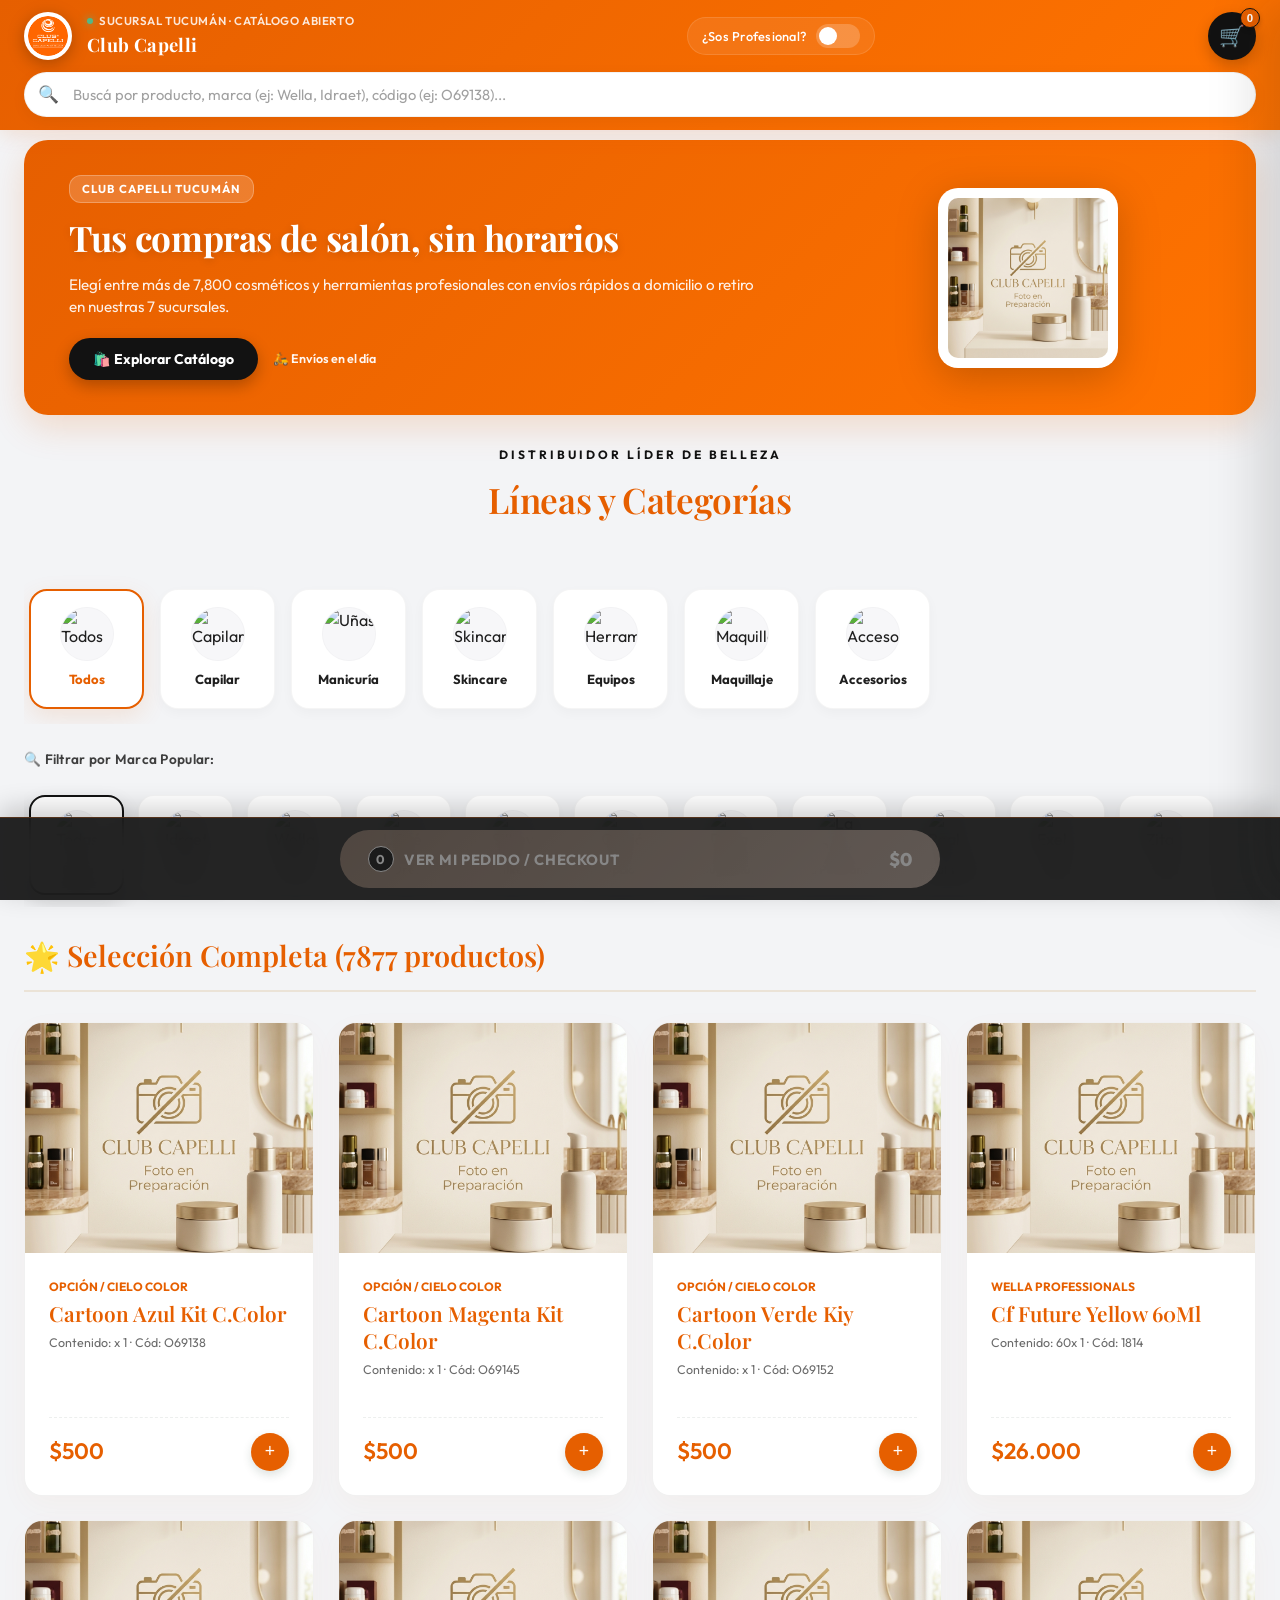
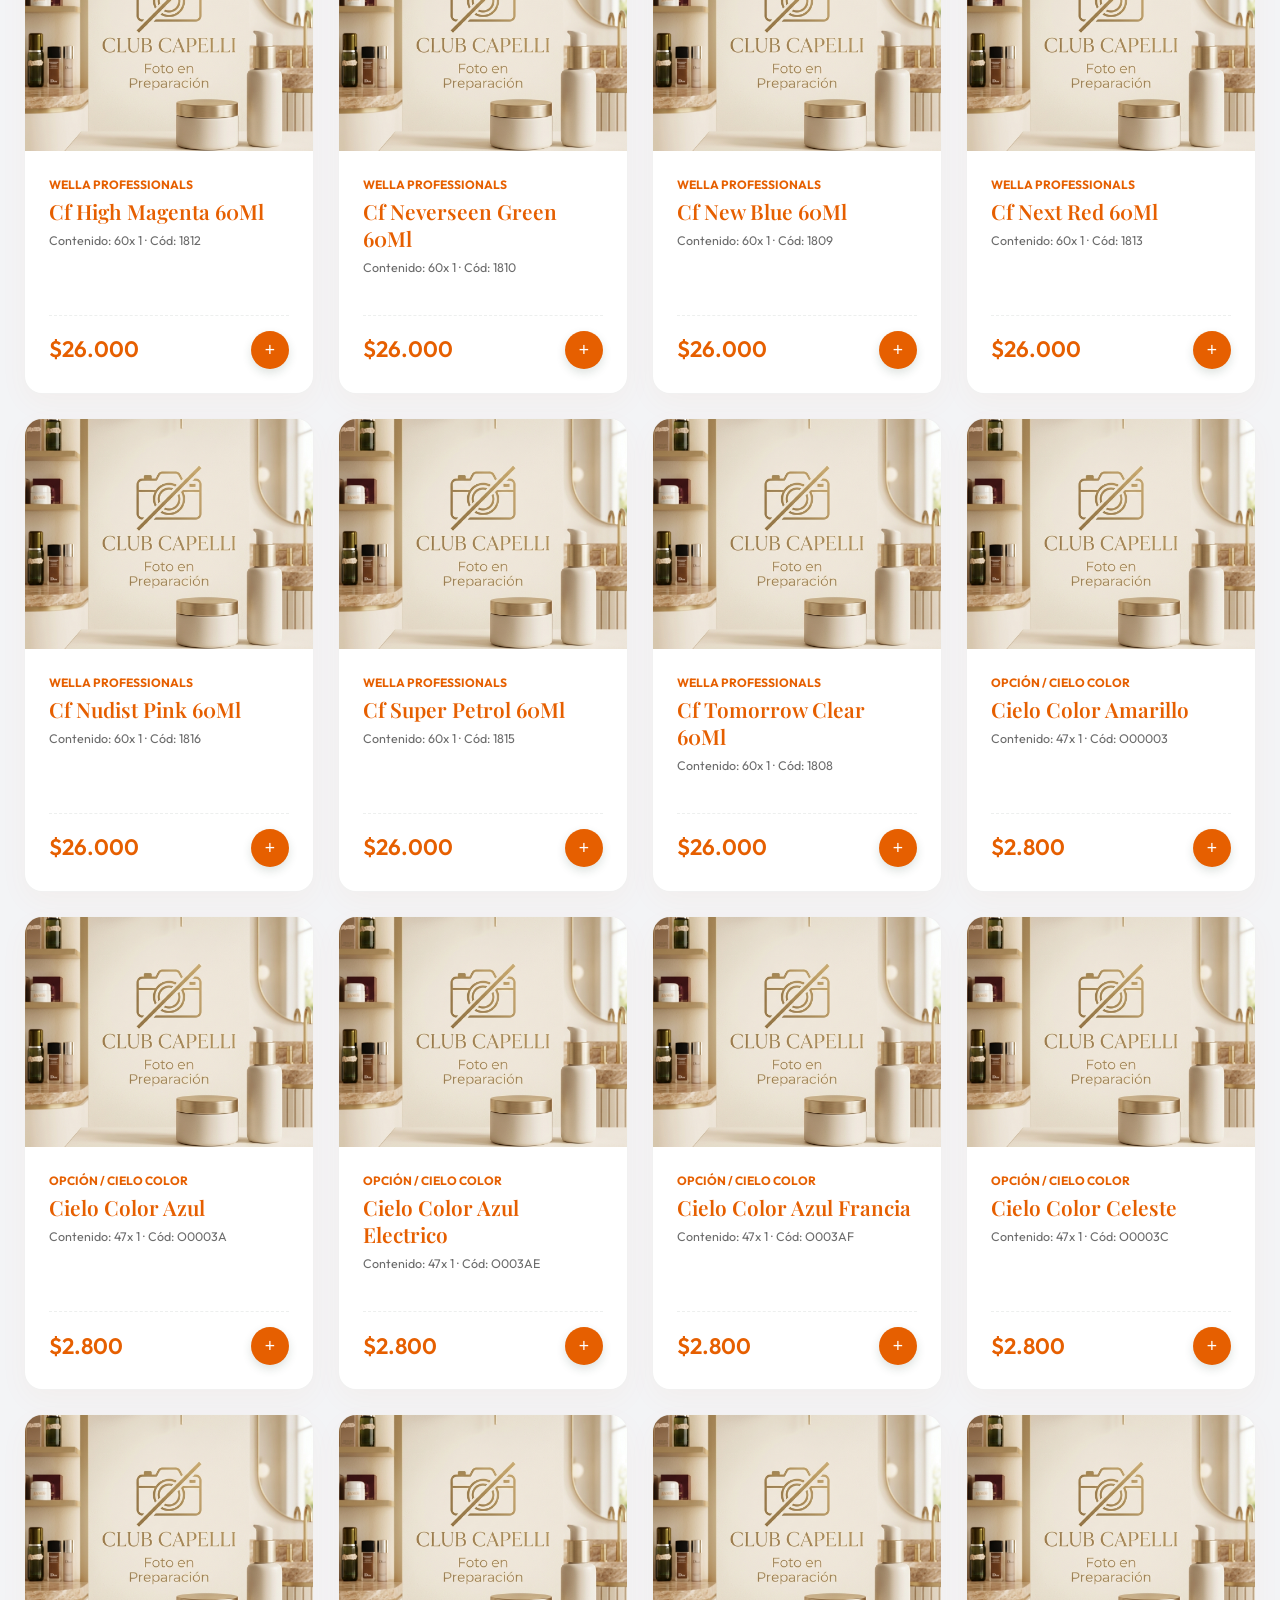
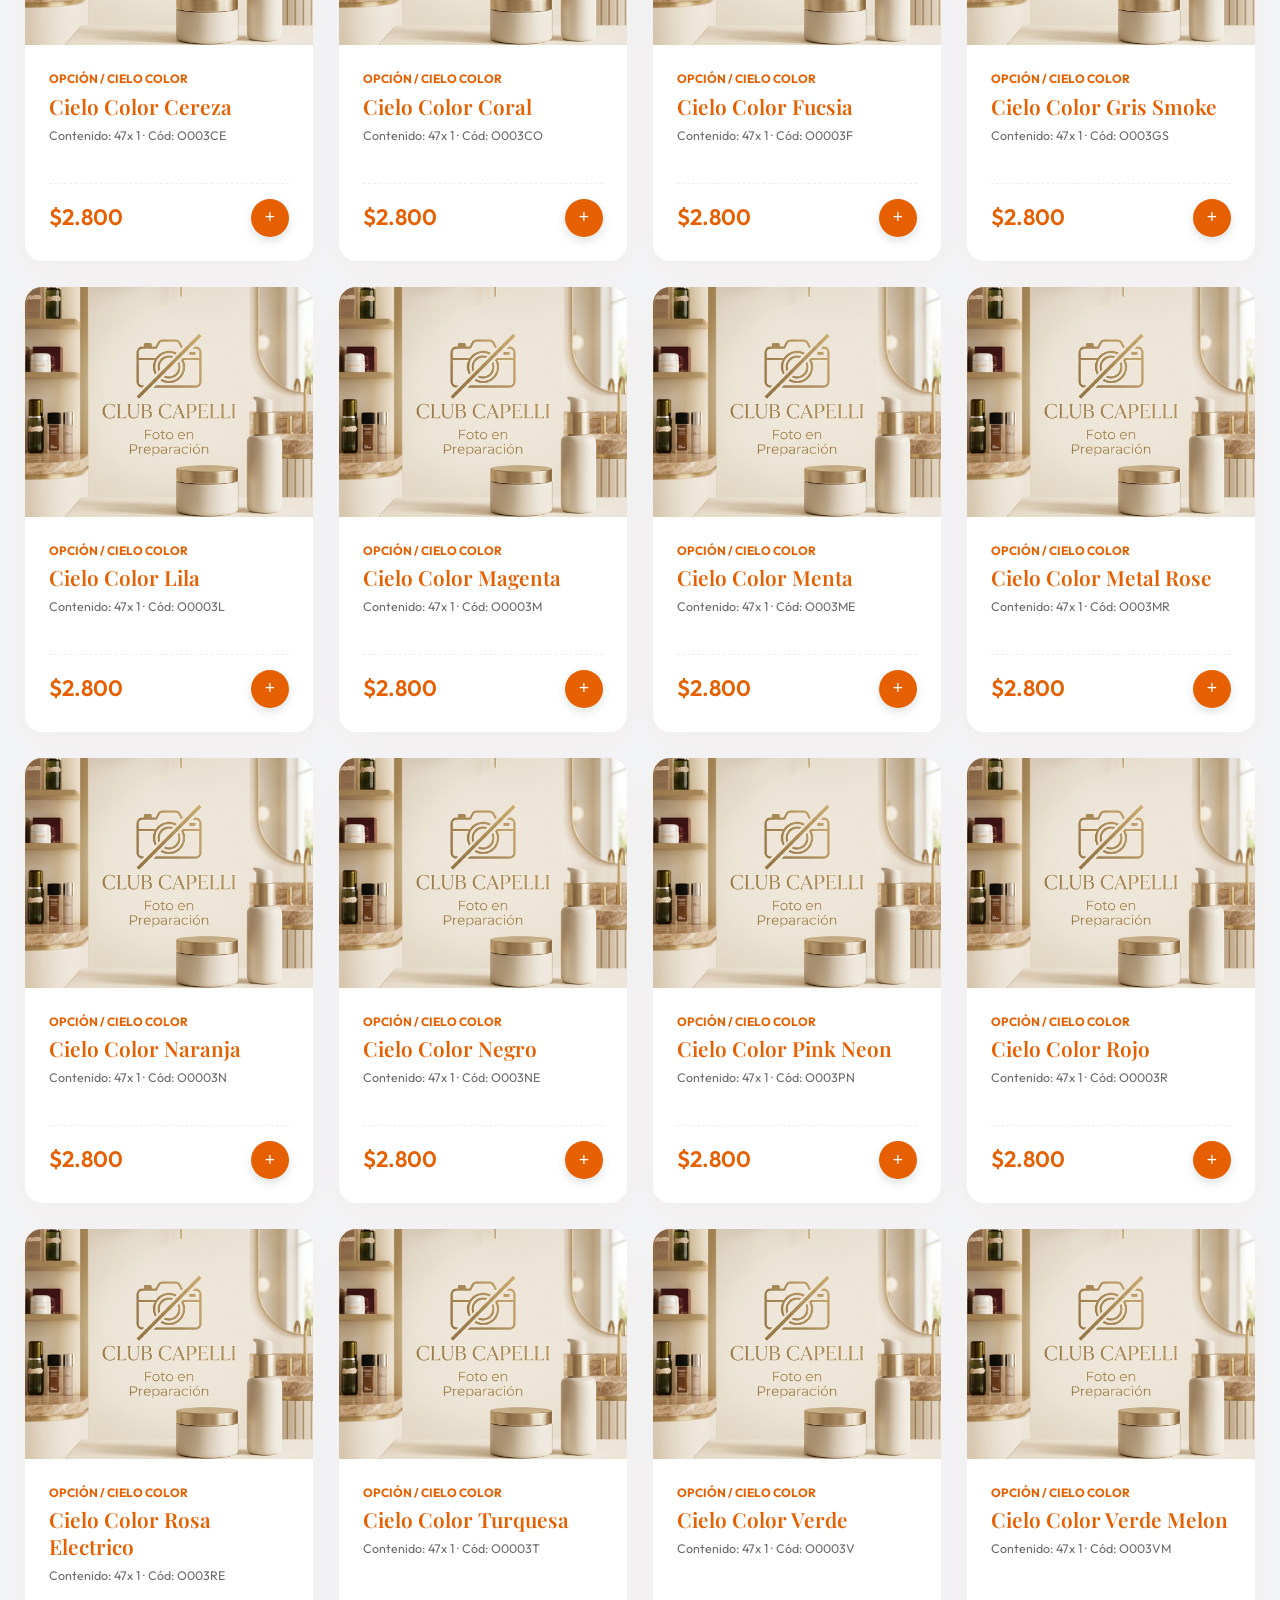
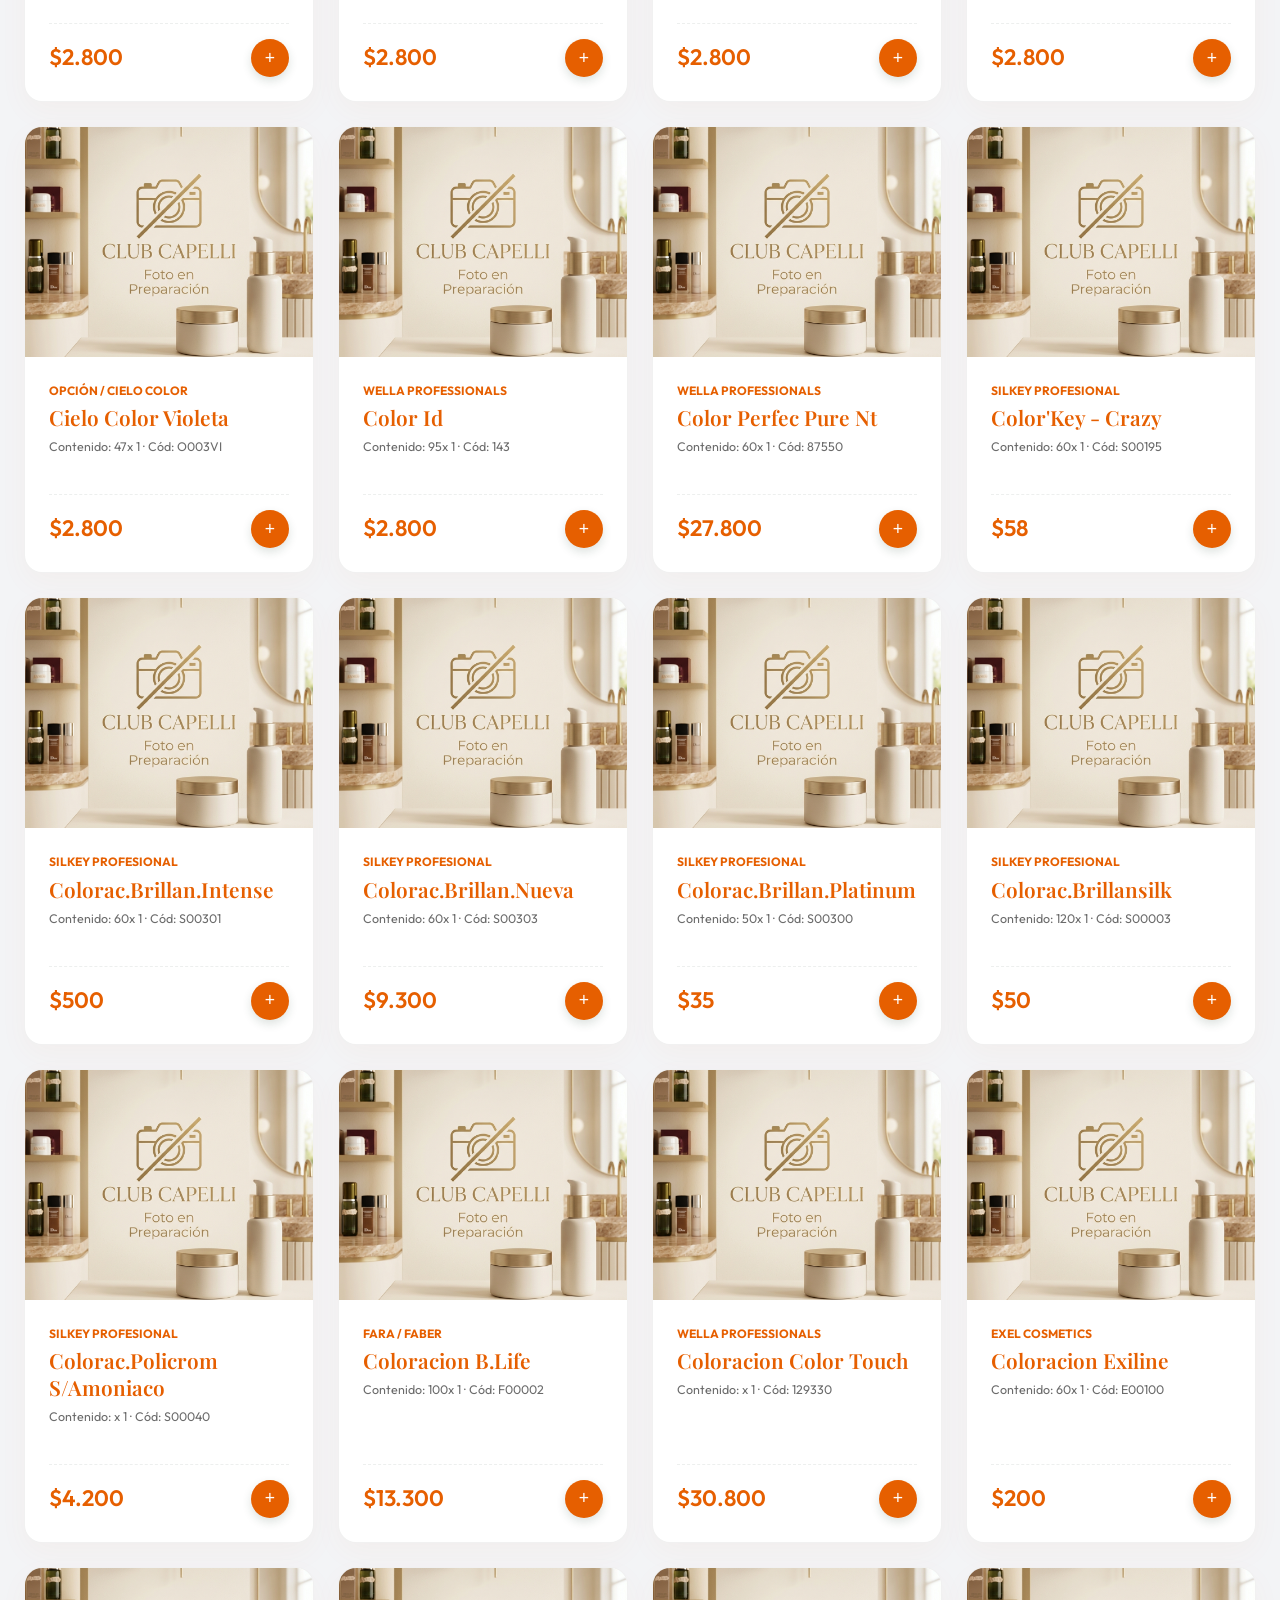
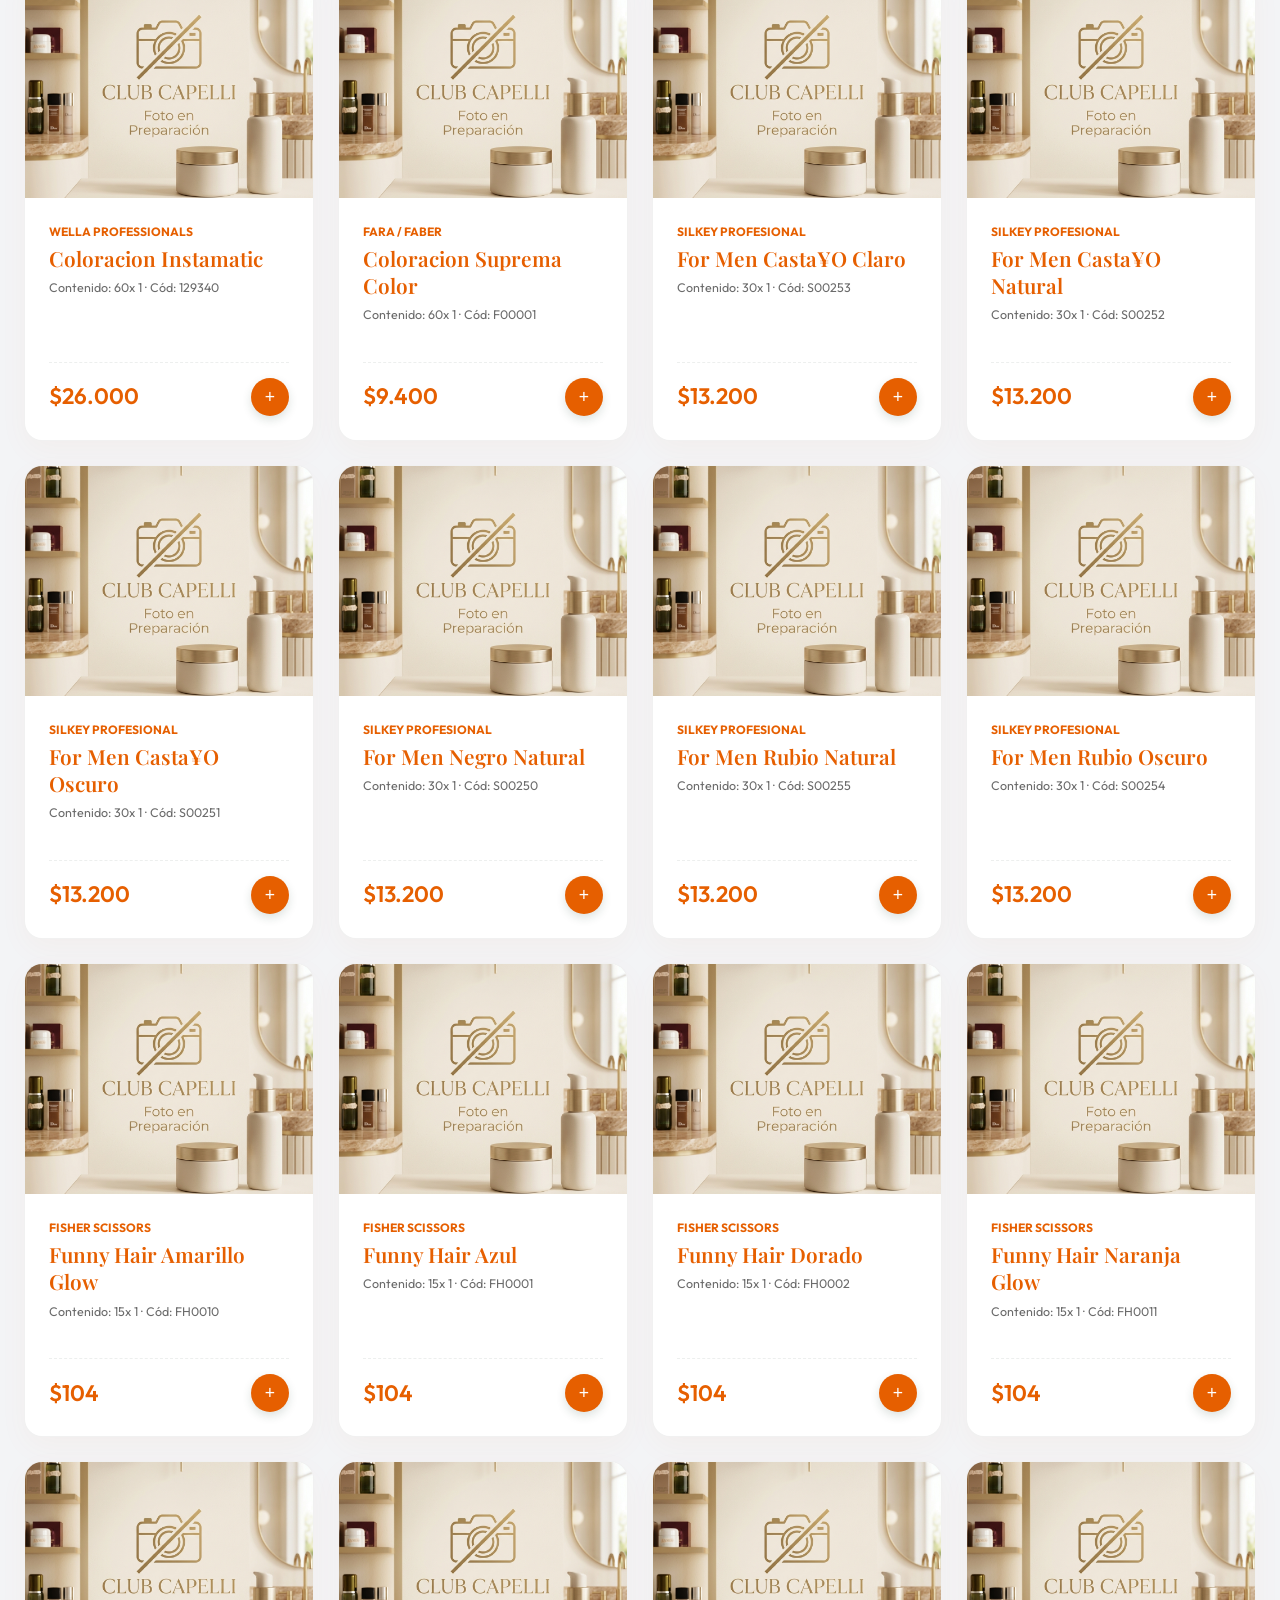
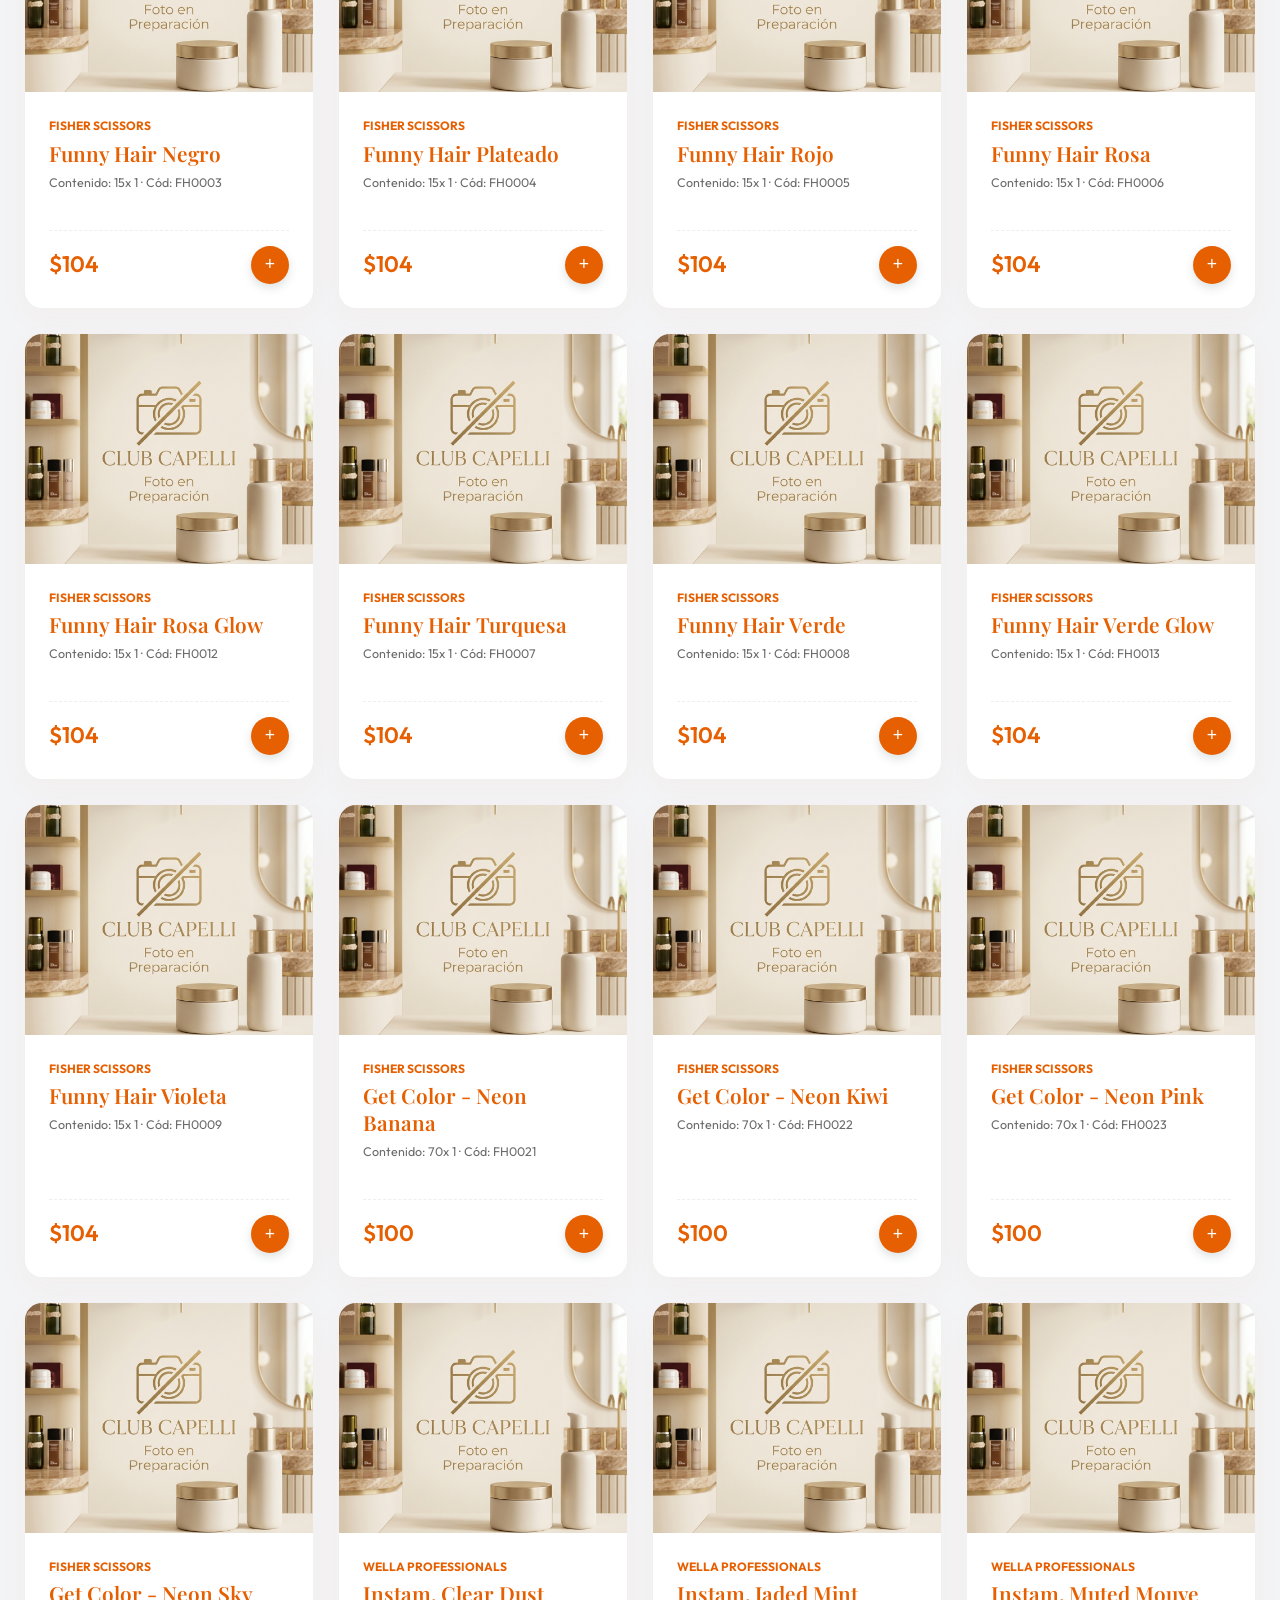
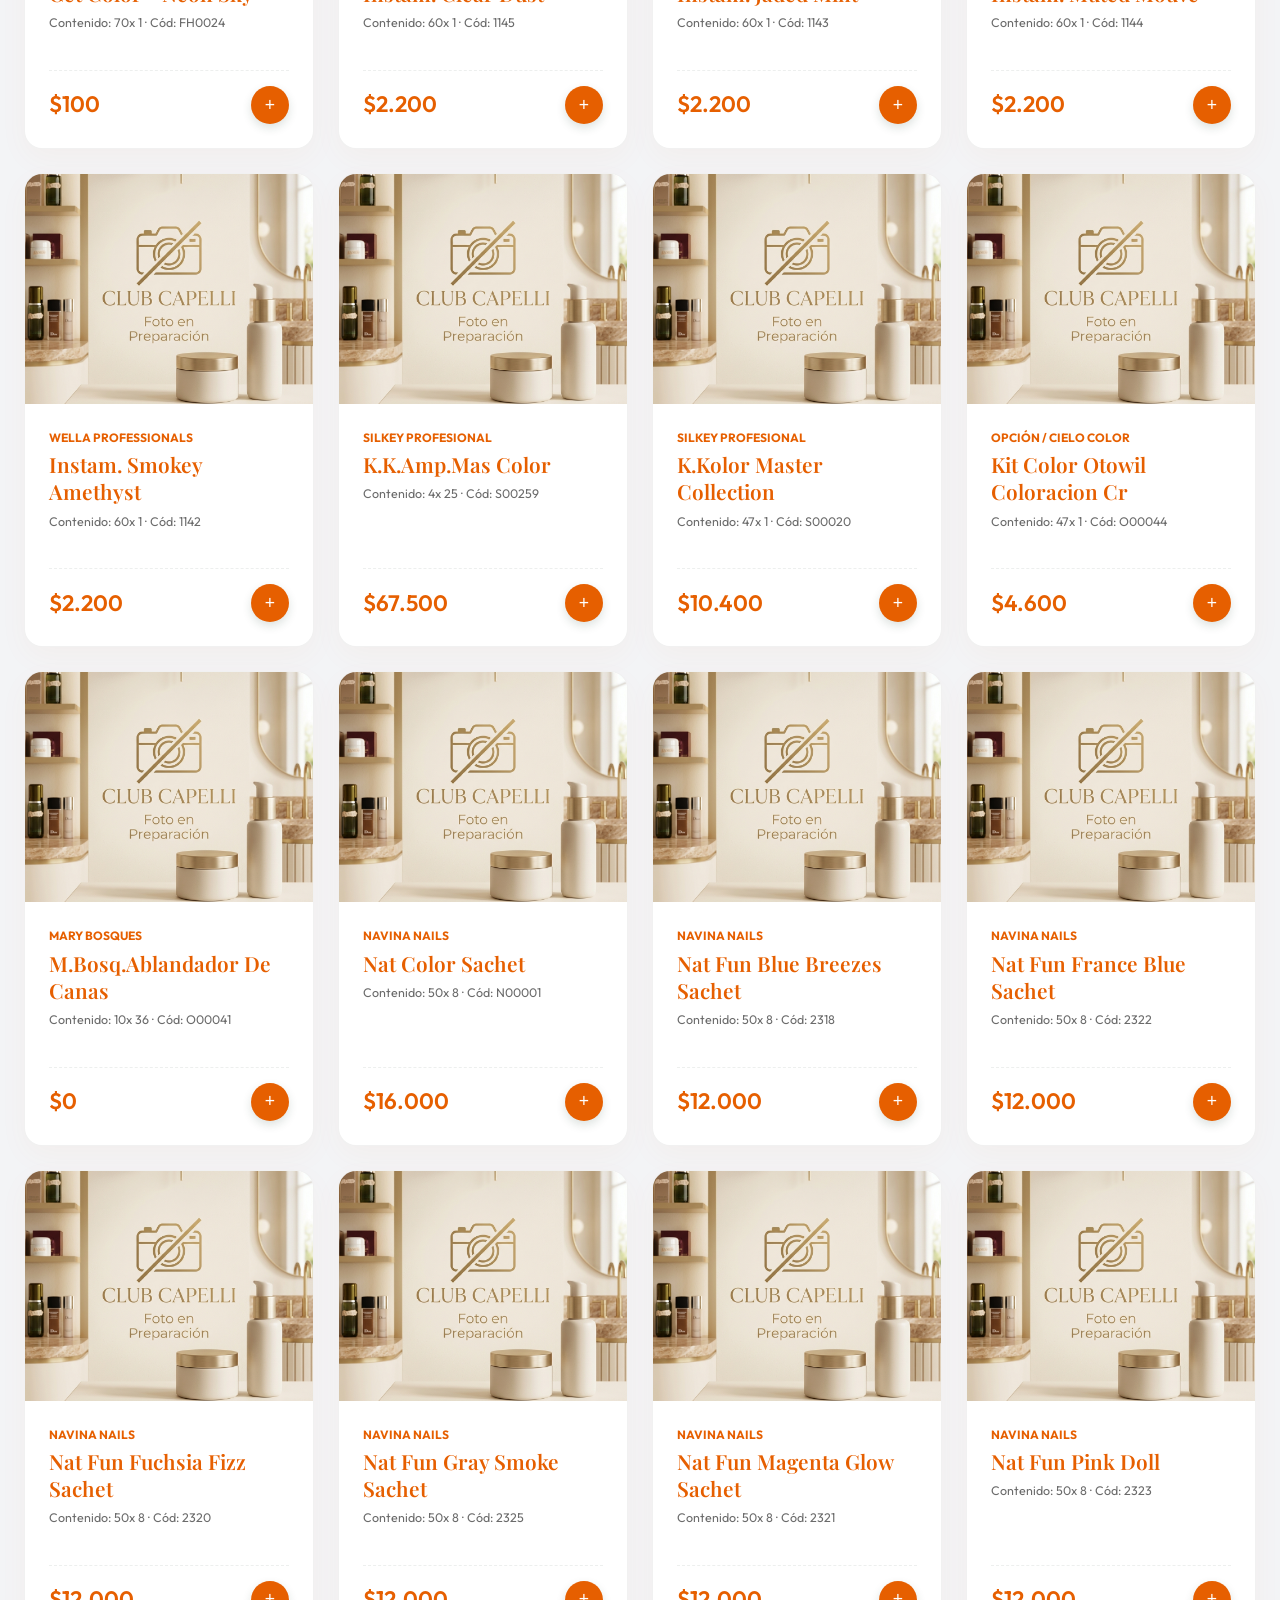
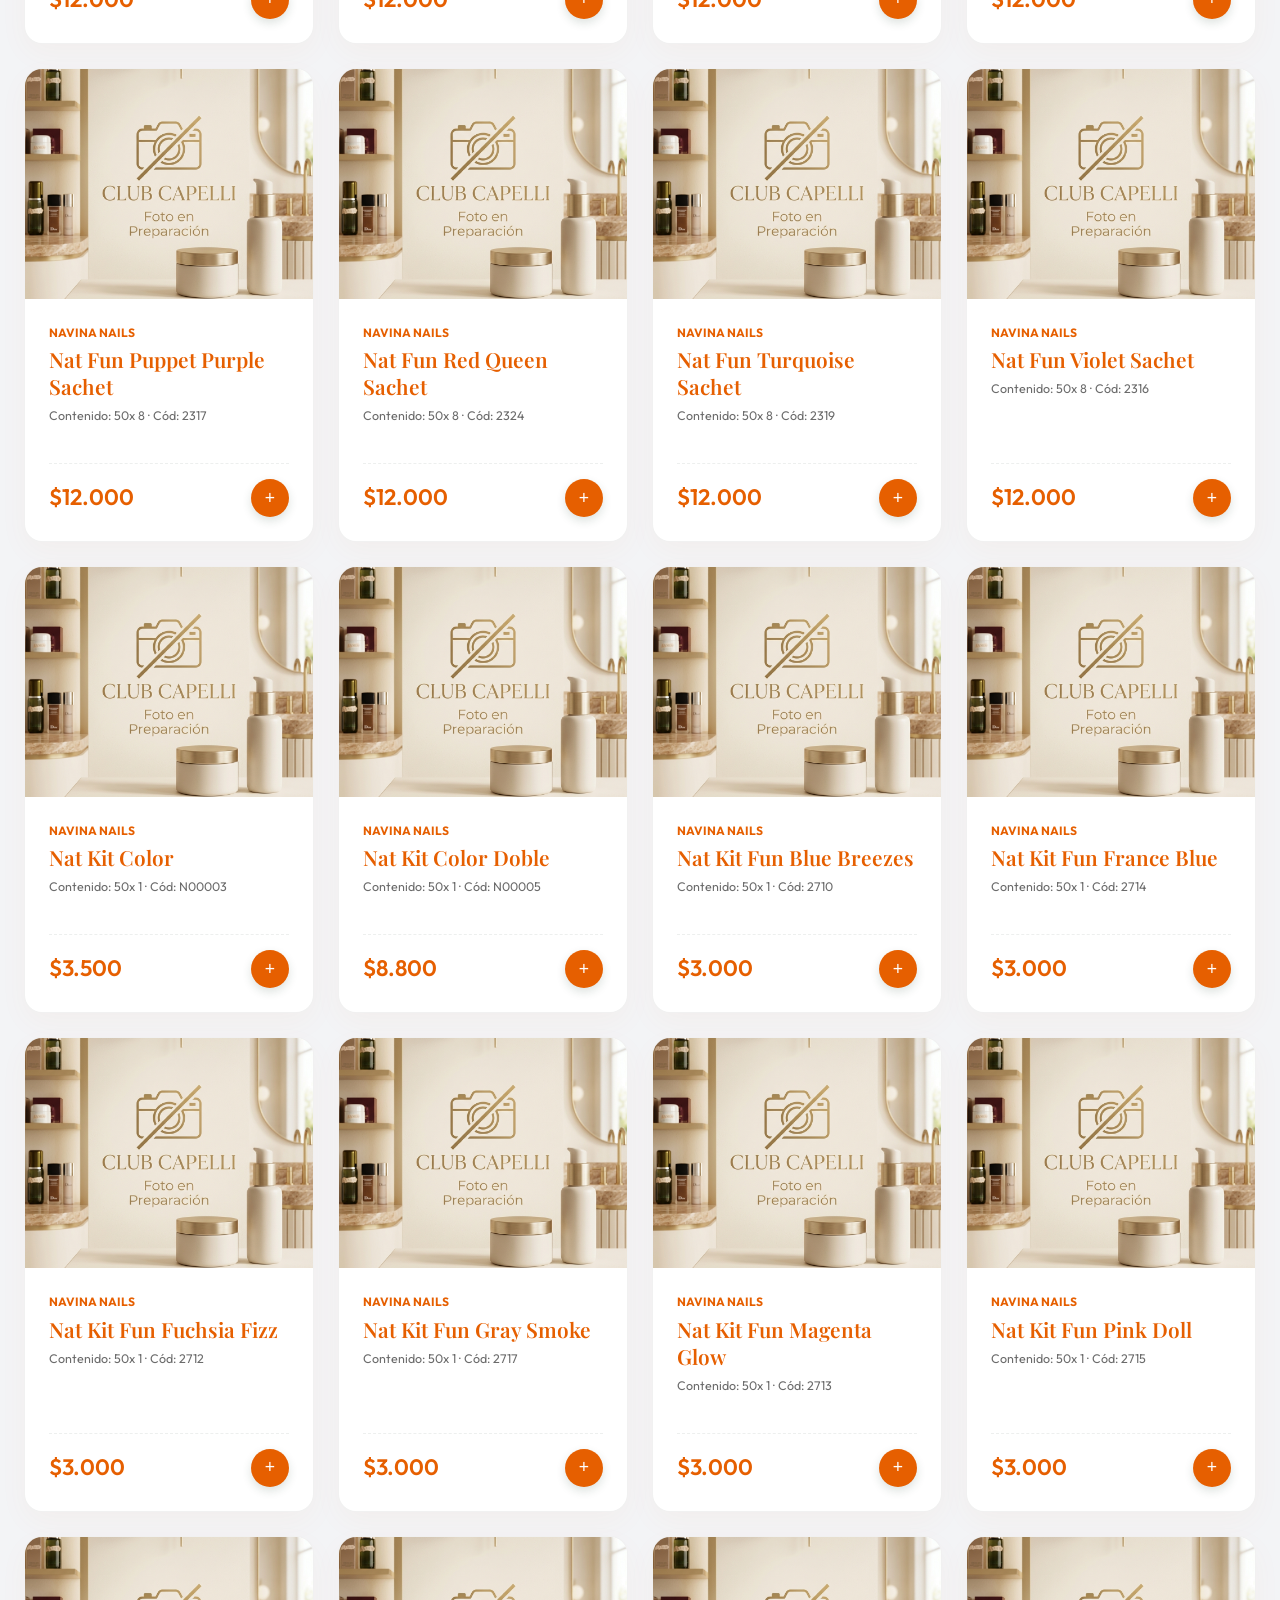
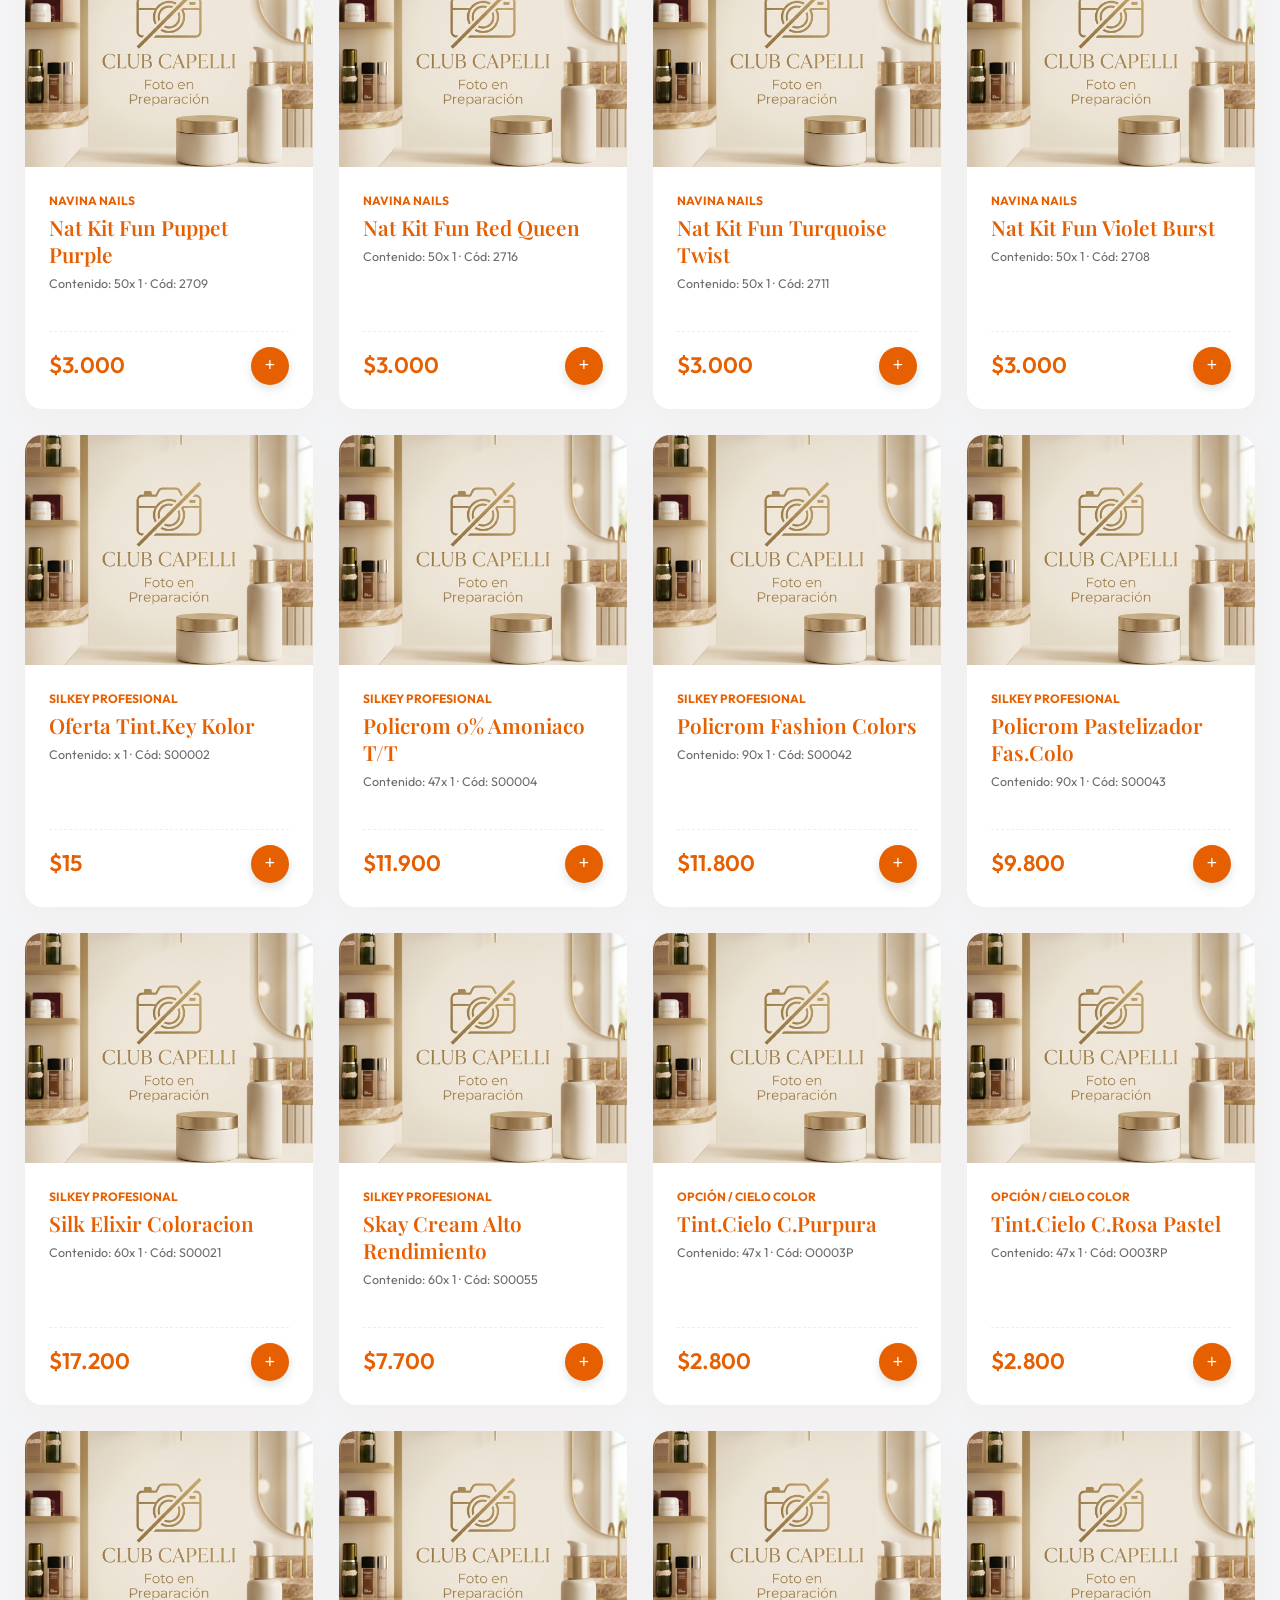
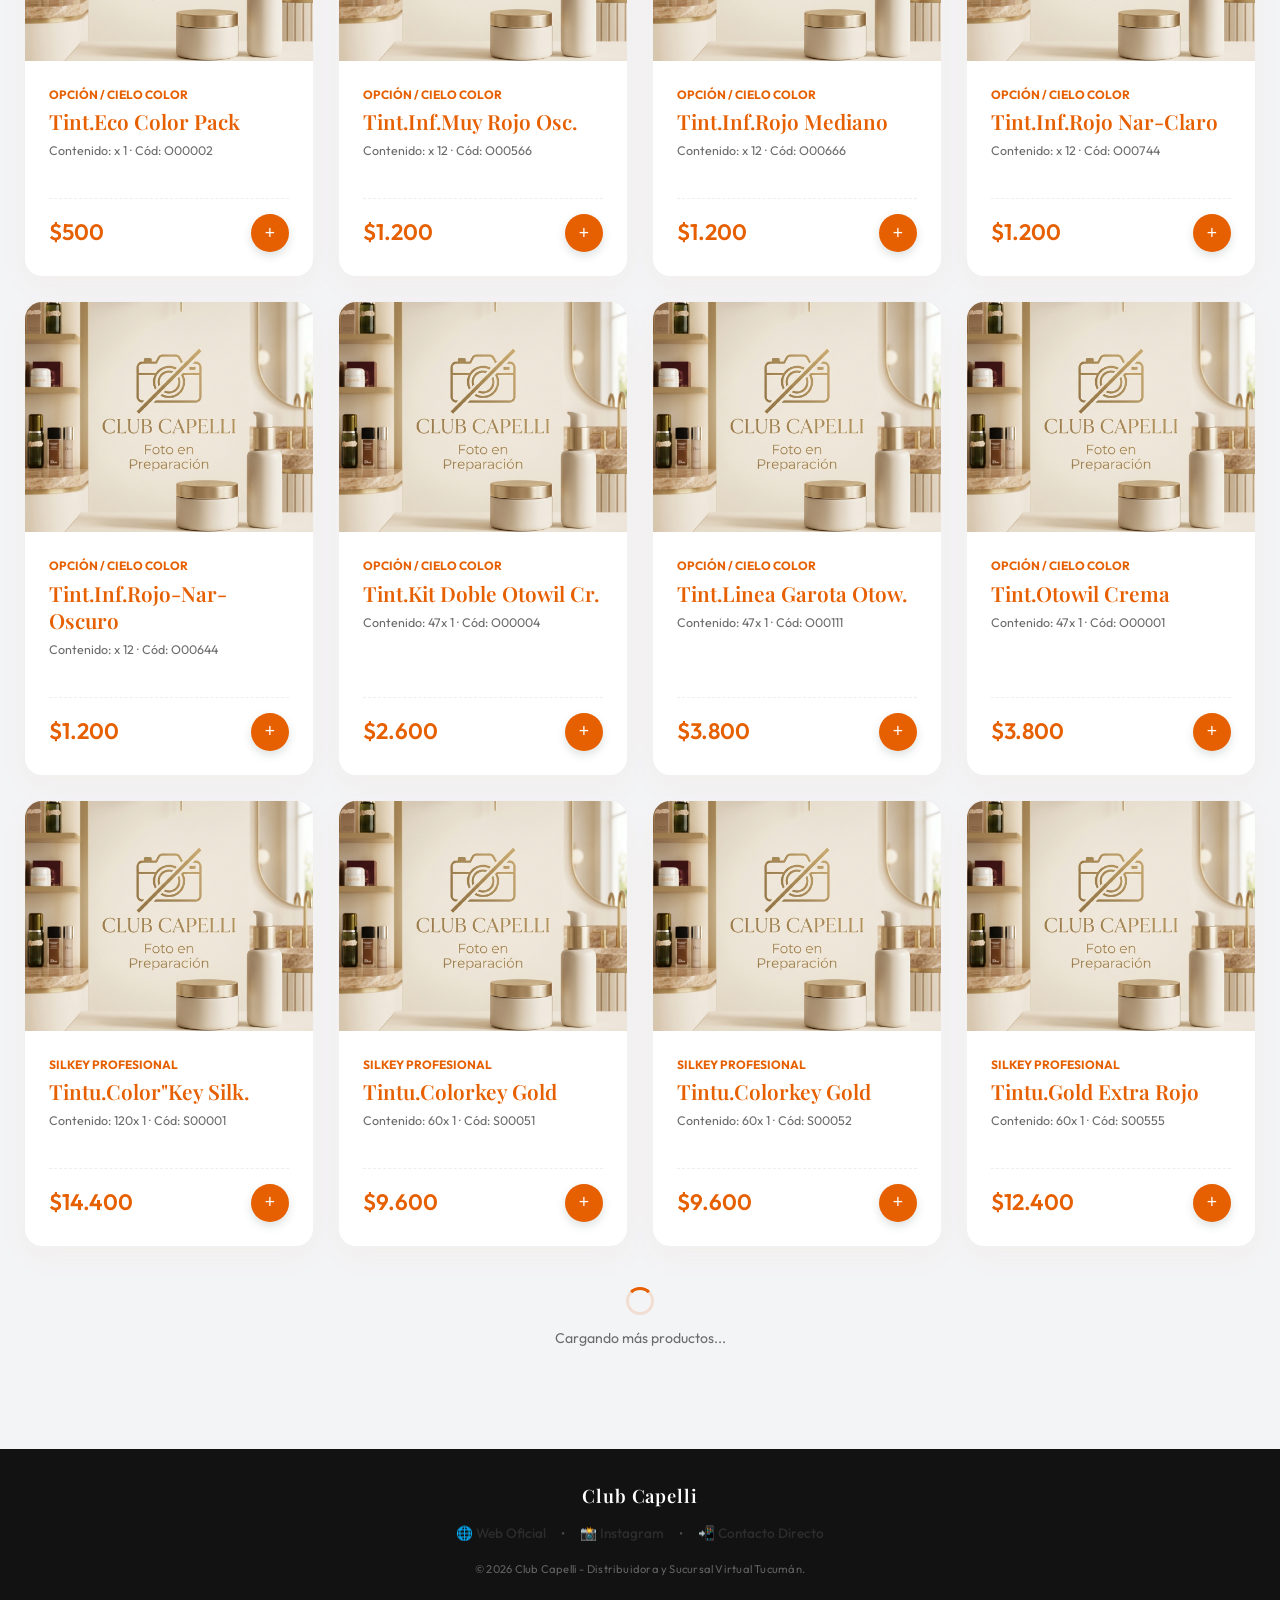
==== index.html @ 7036b73b "Redisenar estetica estilo PedidosYa: categorias y marcas en tarjetas cuadradas redondeadas, fondo gr" ====
<!DOCTYPE html>
<html lang="es">

<head>
  <meta charset="UTF-8">
  <meta name="viewport" content="width=device-width, initial-scale=1.0, maximum-scale=1.0">
  <title>Club Capelli - Sucursal Virtual Premium</title>

  <!-- FUENTES DE LUXE: Playfair Display para títulos, Outfit para cuerpo -->
  <link
    href="https://fonts.googleapis.com/css2?family=Playfair+Display:ital,wght@0,400..900;1,400..900&family=Outfit:wght@300;400;500;600;700;800&display=swap"
    rel="stylesheet">
  <link rel="stylesheet" href="styles.css">
</head>

<body>

  <!-- PANTALLA DE CARGA / SPLASH SCREEN CINEMATOGRÁFICO MEJORADO -->
  <div id="splash">
    <div class="sp-content">
      <div class="sp-logo-container">
        <img src="img/logo/capellilogo.png" alt="Club Capelli" class="sp-logo">
        <div class="sp-light-flare"></div>
      </div>
      
      <!-- Secuencia de textos coreografiados -->
      <div class="sp-text-sequence">
        <div class="sp-seq-line1">BIENVENIDO A TU ESPACIO DE BELLEZA</div>
        <h1 class="sp-seq-line2">Club Capelli</h1>
        <div class="sp-seq-line3">Elegí tus productos en nuestra tienda virtual y hacé tu pedido por WhatsApp</div>
      </div>

      <div class="sp-loader">
        <div class="sp-loader-inner"></div>
      </div>
    </div>
  </div>

  <!-- CONTENEDOR PRINCIPAL DE LA APLICACIÓN -->
  <div id="app">

    <!-- NAVBAR SUPERIOR GLASSMORPHIC -->
    <header class="header">
      <div class="header-inner">
        <div class="brand-block">
          <img src="img/logo/capellilogo.png" alt="Club Capelli" class="header-mini-logo">
          <div class="brand-info">
            <div class="brand-greeting">
              <span class="status-indicator-dot open"></span>
              <span id="storeStatusText">Sucursal Tucumán · Catálogo Abierto</span>
            </div>
            <div class="brand-title">Club Capelli</div>
          </div>
        </div>

        <!-- TOGGLE PROFESIONAL EXCLUSIVO -->
        <div class="toggle-prof-wrap">
          <span class="toggle-prof-label">¿Sos Profesional?</span>
          <label class="switch-premium">
            <input type="checkbox" id="profToggle" onchange="toggleProfessionalMode(this.checked)">
            <span class="slider-premium"></span>
          </label>
        </div>

        <button class="cart-fab" onclick="openCart()" id="cartFab">
          <span class="cart-fab-icon">🛒</span>
          <div class="cart-count" id="cartCount">0</div>
        </button>
      </div>

      <!-- BARRA DE BÚSQUEDA EXCLUSIVA -->
      <div class="search-bar">
        <span class="search-icon">🔍</span>
        <input type="text" placeholder="Buscá por producto, marca (ej: Wella, Idraet), código (ej: O69138)..." id="searchInput"
          oninput="handleSearch()">
      </div>
    </header>

    <!-- BANNER PROMO HERO ESTILO PEDIDOSYA -->
    <div class="hero-banner-wrap fade-section" id="fsHeroBanner">
      <div class="hero-banner-card">
        <div class="hbc-content-left">
          <span class="hbc-badge">Club Capelli Tucumán</span>
          <h1 class="hbc-title">Tus compras de salón, sin horarios</h1>
          <p class="hbc-desc">
            Elegí entre más de 7,800 cosméticos y herramientas profesionales con envíos rápidos a domicilio o retiro en nuestras 7 sucursales.
          </p>
          <div class="hbc-actions">
            <button class="hbc-btn" onclick="document.getElementById('fsMenu').scrollIntoView({behavior: 'smooth'})">🛍️ Explorar Catálogo</button>
            <span class="hbc-badge-delivery">🛵 Envíos en el día</span>
          </div>
        </div>
        <div class="hbc-content-right">
          <img src="img/productos/en_preparacion.png" alt="Capelli Promo Banner" class="hbc-promo-img">
        </div>
      </div>
    </div>

    <!-- SELECTOR DE CATEGORÍAS ESTILO PEDIDOSYA -->
    <div class="cats-wrap fade-section" id="fsCats">
      <div class="section-label-center">
        <span class="gold-subtitle">DISTRIBUIDOR LÍDER DE BELLEZA</span>
        <h2>Líneas y Categorías</h2>
      </div>
      <div class="cats-scroll" id="catScroll">
        <!-- Tarjeta: Todos -->
        <div class="cat-card cat-pill active" onclick="filterCat('todos')" data-cat="todos">
          <div class="cat-card-img-wrap">
            <img src="https://images.unsplash.com/photo-1522337360788-8b13dee7a37e?w=200&q=80" alt="Todos" class="cat-card-img">
          </div>
          <div class="cat-card-title">Todos</div>
        </div>
        <!-- Tarjeta: Capilar -->
        <div class="cat-card cat-pill" onclick="filterCat('capilar')" data-cat="capilar">
          <div class="cat-card-img-wrap">
            <img src="https://images.unsplash.com/photo-1562322140-8baeececf3df?w=200&q=80" alt="Capilar" class="cat-card-img">
          </div>
          <div class="cat-card-title">Capilar</div>
        </div>
        <!-- Tarjeta: Uñas -->
        <div class="cat-card cat-pill" onclick="filterCat('unas')" data-cat="unas">
          <div class="cat-card-img-wrap">
            <img src="https://images.unsplash.com/photo-1604654894610-df63bc536371?w=200&q=80" alt="Uñas" class="cat-card-img">
          </div>
          <div class="cat-card-title">Manicuría</div>
        </div>
        <!-- Tarjeta: Skincare -->
        <div class="cat-card cat-pill" onclick="filterCat('skincare')" data-cat="skincare">
          <div class="cat-card-img-wrap">
            <img src="https://images.unsplash.com/photo-1556228720-195a672e8a03?w=200&q=80" alt="Skincare" class="cat-card-img">
          </div>
          <div class="cat-card-title">Skincare</div>
        </div>
        <!-- Tarjeta: Herramientas -->
        <div class="cat-card cat-pill" onclick="filterCat('herramientas')" data-cat="herramientas">
          <div class="cat-card-img-wrap">
            <img src="https://images.unsplash.com/photo-1522338242992-e1a54906a8da?w=200&q=80" alt="Herramientas" class="cat-card-img">
          </div>
          <div class="cat-card-title">Equipos</div>
        </div>
        <!-- Tarjeta: Maquillaje -->
        <div class="cat-card cat-pill" onclick="filterCat('maquillaje')" data-cat="maquillaje">
          <div class="cat-card-img-wrap">
            <img src="https://images.unsplash.com/photo-1512496015851-a90fb38ba796?w=200&q=80" alt="Maquillaje" class="cat-card-img">
          </div>
          <div class="cat-card-title">Maquillaje</div>
        </div>
        <!-- Tarjeta: Accesorios -->
        <div class="cat-card cat-pill" onclick="filterCat('accesorios')" data-cat="accesorios">
          <div class="cat-card-img-wrap">
            <img src="https://images.unsplash.com/photo-1598440947619-2c35fc9aa908?w=200&q=80" alt="Accesorios" class="cat-card-img">
          </div>
          <div class="cat-card-title">Accesorios</div>
        </div>
      </div>
    </div>

    <!-- SECTOR DE FILTRADO POR MARCAS POPULARES -->
    <div class="brands-wrap fade-section" id="fsBrands">
      <div class="section-label-brands">🔍 Filtrar por Marca Popular:</div>
      <div class="brands-scroll" id="brandScroll">
        <!-- Se genera dinámicamente en app.js -->
      </div>
    </div>

    <!-- LISTA DE PRODUCTOS / CARTA GOURMET -->
    <div class="menu-wrap fade-section" id="fsMenu">
      <div class="section-label" id="menuTitle">🍽️ Selección Completa</div>
      <div class="menu-list" id="menuList"></div>
      
      <!-- SENTINEL LOADER PARA INFINITE SCROLL -->
      <div id="sentinelLoader" class="sentinel-loader" style="display: none;">
        <div class="loader-spinner"></div>
        <span>Cargando más productos...</span>
      </div>
    </div>

    <!-- FOOTER INSTITUCIONAL ELEGANTE Y MINIMALISTA -->
    <footer class="app-footer fade-section" id="fsFooter">
      <div class="footer-minimal-content">
        <span class="footer-mini-title">Club Capelli</span>
        <div class="footer-mini-links">
          <a href="https://clubcapelli.com.ar/" target="_blank">🌐 Web Oficial</a>
          <span>•</span>
          <a href="https://instagram.com/clubcapelli" target="_blank">📸 Instagram</a>
          <span>•</span>
          <a href="tel:3814484845">📲 Contacto Directo</a>
        </div>
        <div class="footer-copyright">
          &copy; 2026 Club Capelli - Distribuidora y Sucursal Virtual Tucumán.
        </div>
      </div>
    </footer>

    <div style="height:100px"></div>
  </div>

  <!-- BARRA FIJA INFERIOR (RESUMEN DEL PEDIDO) -->
  <div class="bottom-bar">
    <button class="order-btn disabled" id="orderBtn" onclick="openCart()">
      <div class="order-btn-left">
        <div class="order-btn-count" id="btnCount">0</div>
        <span>Ver Mi Pedido / Checkout</span>
      </div>
      <div class="order-btn-total" id="btnTotal">$0</div>
    </button>
  </div>

  <!-- PANEL DEL CARRITO Y CHECKOUT PREMIUM -->
  <div class="panel-overlay" id="panelOverlay" onclick="closeCart()"></div>
  <div class="panel" id="cartPanel">
    <div class="panel-header-wrap">
      <div class="panel-handle"></div>
      <div class="panel-title">
        <span>Resumen de Compra</span>
        <button class="panel-close" onclick="closeCart()">✕</button>
      </div>
    </div>

    <!-- Cart Content Area (dynamic) -->
    <div class="panel-scroll-area">
      <div class="room-service-exclusive-banner">
        <span class="rse-icon">🛍️</span>
        <div class="rse-text-box">
          <div class="rse-title">Club Capelli Tucumán</div>
          <div class="rse-sub">Insumos profesionales para el salón y el hogar</div>
        </div>
      </div>

      <!-- Alerta de Tipo de Precio aplicado -->
      <div id="priceTierAlert" class="price-tier-alert-box">
        <span class="price-tier-icon">🏷️</span>
        <span id="priceTierAlertText">Precios Públicos Aplicados</span>
      </div>

      <div id="cartContent"></div>

      <div id="cartForm" style="display:none" class="cart-form-container">
        <div class="form-divider">📝 DATOS PARA SU PEDIDO</div>

        <div class="form-grid">
          <!-- Tipo de Entrega -->
          <div class="form-section full-width">
            <label class="form-label highlighted">Método de Entrega *</label>
            <div class="delivery-toggle-wrap">
              <button type="button" class="delivery-btn active" id="btnRetiro" onclick="setDeliveryMethod('retiro')">🏢 Retiro en Sucursal</button>
              <button type="button" class="delivery-btn" id="btnEnvio" onclick="setDeliveryMethod('envio')">🚚 Envío a Domicilio</button>
            </div>
            <input type="hidden" id="fDeliveryMethod" value="retiro">
          </div>

          <!-- Selector de Sucursales (Retiro) -->
          <div class="form-section full-width" id="secRetiro">
            <label class="form-label">Seleccionar Sucursal de Retiro *</label>
            <select class="form-input" id="fSucursal">
              <!-- Se cargará desde data.js en init -->
            </select>
          </div>

          <!-- Campos de Dirección (Envío) -->
          <div class="form-section full-width" id="secEnvio" style="display:none;">
            <div class="form-grid-inner">
              <div style="flex:1;">
                <label class="form-label">Dirección (Calle y Altura) *</label>
                <input class="form-input" type="text" id="fDireccion" placeholder="Ej: Av. Sarmiento 123">
              </div>
              <div style="flex:1;">
                <label class="form-label">Ciudad / Localidad *</label>
                <input class="form-input" type="text" id="fLocalidad" placeholder="Ej: Yerba Buena">
              </div>
            </div>
          </div>

          <div class="form-section">
            <label class="form-label">Nombre *</label>
            <input class="form-input" type="text" id="fNombre" placeholder="Nombre" required>
          </div>

          <div class="form-section">
            <label class="form-label">Apellido *</label>
            <input class="form-input" type="text" id="fApellido" placeholder="Apellido" required>
          </div>

          <div class="form-section">
            <label class="form-label">Correo Electrónico *</label>
            <input class="form-input" type="email" id="fEmail" placeholder="ejemplo@correo.com" required>
          </div>

          <div class="form-section">
            <label class="form-label">Teléfono Celular *</label>
            <input class="form-input" type="tel" id="fTel" placeholder="Ej: 3815000774" required>
          </div>

          <!-- Campo Profesional Adicional -->
          <div class="form-section full-width" id="secProfesion" style="display:none;">
            <label class="form-label highlighted">Nombre del Salón / Profesión *</label>
            <input class="form-input" type="text" id="fProfesion" placeholder="Ej: Salón Estilo / Colorista Independiente">
          </div>

          <!-- Medio de Pago -->
          <div class="form-section full-width">
            <label class="form-label highlighted">Medio de Pago *</label>
            <div class="payment-toggle-wrap">
              <button type="button" class="payment-btn active" id="btnPagoEfectivo" onclick="setPaymentMethod('efectivo')">💵 Efectivo</button>
              <button type="button" class="payment-btn" id="btnPagoTransferencia" onclick="setPaymentMethod('transferencia')">🏦 Transferencia Bancaria</button>
            </div>
            <input type="hidden" id="fPaymentMethod" value="efectivo">
          </div>

          <!-- Detalles Pago Efectivo -->
          <div class="form-section full-width" id="secEfectivo">
            <label class="form-label">¿Con cuánto vas a pagar? (Para calcular tu vuelto) *</label>
            <div class="cash-input-wrap">
              <span class="cash-currency-symbol">$</span>
              <input class="form-input cash-input" type="number" id="fEfectivoConCuanto" placeholder="Ej: 50000 o deja vacío si pagas justo" oninput="calculateChange()">
            </div>
            <div class="cash-change-result" id="cashChangeResult" style="display:none;"></div>
          </div>

          <!-- Detalles Pago Transferencia -->
          <div class="form-section full-width" id="secTransferencia" style="display:none;">
            <div class="transfer-info-card">
              <div class="tic-header">ℹ️ Datos para la Transferencia</div>
              <div class="tic-body">
                <p><strong>Alias:</strong> <span id="transferAliasText" style="user-select: all; font-weight:700; background:rgba(230,95,0,0.1); padding:2px 6px; border-radius:4px; color:var(--primary);">CAPELLI.TUC.MP</span></p>
                <p><strong>Titular:</strong> Club Capelli S.A.S.</p>
                <p><strong>CVU:</strong> 0000003100023456789012</p>
                <p><strong>Banco:</strong> Mercado Pago</p>
              </div>
              <button type="button" class="copy-alias-btn" onclick="copyAlias()">📋 Copiar Alias</button>
            </div>
          </div>
        </div>

        <div class="form-section">
          <label class="form-label">Observaciones o Notas Especiales (opcional)</label>
          <textarea class="notes-input" id="fNota"
            placeholder="Ej: prefiero tintura Wella número 5.3, envolver para regalo, etc."></textarea>
        </div>

        <button class="wa-btn" onclick="sendWhatsApp()">
          <span class="wa-icon">🛒</span>
          Enviar Pedido por WhatsApp
        </button>
        <p class="form-secure-note">
          🔒 Los precios y stock serán confirmados de forma definitiva por un asesor de Club Capelli al recibir tu WhatsApp.
        </p>
      </div>
    </div>
  </div>

  <!-- MODAL INFORMATIVO DE DETALLE DE PLATO (GOURMET DETAIL MODAL) -->
  <div class="product-modal-overlay" id="productModalOverlay" onclick="closeProductModal()"></div>
  <div class="product-modal" id="productModal">
    <button class="pm-close-btn" onclick="closeProductModal()">✕</button>
    <div class="pm-image-wrap" id="pmImageWrap"></div>
    <div class="pm-content-wrap">
      <div class="pm-header">
        <span class="pm-category" id="pmCategory">CATEGORÍA</span>
        <h2 class="pm-title" id="pmTitle">Nombre del Producto</h2>
      </div>
      <div class="pm-rating-row">
        <span class="pm-stars">★★★★★</span>
        <span class="pm-rating-value">Código: ---</span>
      </div>
      <p class="pm-desc" id="pmDesc">Contenido del producto...</p>
      
      <div class="pm-info-section" id="pmIngredientsSection">
        <span class="pm-section-title">🏭 Marca / Distribución</span>
        <p class="pm-ingredients" id="pmIngredients">Marca...</p>
      </div>
      
      <div class="pm-price-row">
        <span class="pm-price-label">Precio Sugerido</span>
        <span class="pm-price-value" id="pmPrice">$--</span>
      </div>
      
      <button class="pm-back-btn" onclick="closeProductModal()">Volver al Catálogo 🛒</button>
    </div>
  </div>

  <!-- NOTIFICACIÓN TIPO TOAST PREMIUM -->
  <div class="toast" id="toast"></div>

  <!-- SCRIPTS DE CARGA -->
  <script src="data.js"></script>
  <script src="app.js"></script>

</body>

</html>
---- styles.css ----
/* ─── HOSTERÍA ATAHUALPA YUPANQUI - PREMIUM ROOM SERVICE CSS ─── */

/* ── variables de diseño ── */
:root {
  --primary: #e65f00;        /* Naranja Capelli Vibrante */
  --primary-light: #ff873d;  /* Naranja Brillante Soft */
  --accent: #121212;         /* Carbón Lujoso / Negro */
  --accent-light: #2c2c2c;   /* Gris Oscuro */
  --accent-glow: rgba(230, 95, 0, 0.4);
  --bg-cream: #f3f4f6;       /* Gris Suave Premium (Estilo PedidosYa) */
  --bg-card: #ffffff;
  --text-dark: #1f1f1f;      /* Negro Suave */
  --text-muted: #6b6b6b;     /* Gris Desvaído */
  --text-light: #ffffff;     /* Blanco Puro */
  --shadow-light: 0 10px 30px rgba(230, 95, 0, 0.04);
  --shadow-premium: 0 20px 40px rgba(18, 18, 18, 0.08);
  --shadow-inset: inset 0 2px 4px rgba(0, 0, 0, 0.03);
  --border-gold: 1px solid rgba(230, 95, 0, 0.15);
  --border-light: 1px solid rgba(18, 18, 18, 0.06);
  --font-serif: 'Playfair Display', Georgia, serif;
  --font-sans: 'Outfit', sans-serif;
  --transition-cinematic: all 0.6s cubic-bezier(0.16, 1, 0.3, 1);
  --transition-smooth: all 0.3s cubic-bezier(0.25, 0.46, 0.45, 0.94);
}

/* ── reseteos base ── */
* {
  box-sizing: border-box;
  margin: 0;
  padding: 0;
  -webkit-tap-highlight-color: transparent;
}

html {
  scroll-behavior: smooth;
  font-size: 16px;
  background-color: var(--bg-cream);
  color: var(--text-dark);
}

body {
  font-family: var(--font-sans);
  background-color: var(--bg-cream);
  color: var(--text-dark);
  line-height: 1.6;
  overflow-x: hidden;
}

h1, h2, h3, h4 {
  font-family: var(--font-serif);
  font-weight: 600;
  letter-spacing: -0.01em;
}

/* ── scrollbar personalizada ── */
::-webkit-scrollbar {
  width: 8px;
  height: 8px;
}
::-webkit-scrollbar-track {
  background: var(--bg-cream);
}
::-webkit-scrollbar-thumb {
  background: var(--accent-light);
  border-radius: 4px;
}
::-webkit-scrollbar-thumb:hover {
  background: var(--accent);
}

/* ── splash screen cinematográfico ── */
#splash {
  position: fixed;
  top: 0;
  left: 0;
  width: 100vw;
  height: 100vh;
  background: radial-gradient(circle, #ffffff 0%, #fffbf9 60%, #ffebe0 100%);
  display: flex;
  justify-content: center;
  align-items: center;
  z-index: 9999;
  transition: opacity 1.2s cubic-bezier(0.77, 0, 0.175, 1), visibility 1.2s;
  overflow: hidden;
}

#splash.fade-out {
  opacity: 0;
  visibility: hidden;
  pointer-events: none;
}

.sp-content {
  text-align: center;
  display: flex;
  flex-direction: column;
  align-items: center;
  justify-content: center;
  max-width: 90%;
  width: 600px;
}

.sp-logo-container {
  position: relative;
  width: 200px;
  height: 200px;
  margin-bottom: 30px;
  display: flex;
  align-items: center;
  justify-content: center;
  animation: logoZoomSlow 4s cubic-bezier(0.1, 0.8, 0.1, 1) forwards;
}

.sp-logo {
  max-width: 100%;
  max-height: 100%;
  object-fit: contain;
  filter: drop-shadow(0 8px 20px rgba(230, 95, 0, 0.12));
}

.sp-light-flare {
  position: absolute;
  top: 0;
  left: -150%;
  width: 60%;
  height: 100%;
  background: linear-gradient(to right, rgba(255,255,255,0) 0%, rgba(255,255,255,0.45) 50%, rgba(255,255,255,0) 100%);
  transform: skewX(-25deg);
  animation: shineFlare 3s ease-in-out infinite;
  animation-delay: 1.2s;
}

/* Secuencia de textos coreografiados */
.sp-text-sequence {
  margin: 15px 0 35px 0;
  display: flex;
  flex-direction: column;
  align-items: center;
  gap: 12px;
  width: 100%;
}

.sp-seq-line1 {
  font-size: 0.78rem;
  color: var(--primary);
  font-weight: 700;
  letter-spacing: 0.28em;
  text-transform: uppercase;
  opacity: 0;
  transform: translateX(-60px);
  animation: slideFromLeft 1.4s cubic-bezier(0.16, 1, 0.3, 1) forwards;
  animation-delay: 0.4s;
  font-family: var(--font-sans);
}

.sp-seq-line2 {
  font-family: var(--font-serif);
  font-size: 3.2rem;
  color: var(--accent);
  font-weight: 800;
  margin: 5px 0;
  opacity: 0;
  transform: scale(0.92);
  animation: softScaleUp 1.6s cubic-bezier(0.16, 1, 0.3, 1) forwards;
  animation-delay: 0.9s;
  text-shadow: 0 4px 15px rgba(230, 95, 0, 0.08);
}

.sp-seq-line3 {
  font-size: 0.95rem;
  color: var(--text-muted);
  font-weight: 500;
  max-width: 480px;
  line-height: 1.6;
  text-align: center;
  opacity: 0;
  transform: translateX(60px);
  animation: slideFromRight 1.4s cubic-bezier(0.16, 1, 0.3, 1) forwards;
  animation-delay: 1.4s;
  font-family: var(--font-sans);
}

.sp-loader {
  width: 180px;
  height: 3px;
  background: rgba(230, 95, 0, 0.1);
  border-radius: 2px;
  overflow: hidden;
  opacity: 0;
  animation: fadeIn 0.8s ease forwards 1.2s;
}

.sp-loader-inner {
  height: 100%;
  background: var(--primary);
  width: 0%;
  animation: fillLoader 4.2s cubic-bezier(0.1, 0.8, 0.1, 1) forwards;
}

/* ── animaciones splash cinematográficas ── */
@keyframes logoZoomSlow {
  0% {
    transform: scale(0.85);
    opacity: 0;
  }
  30% {
    opacity: 1;
  }
  100% {
    transform: scale(1.05);
    opacity: 1;
  }
}

@keyframes slideFromLeft {
  to {
    opacity: 1;
    transform: translateX(0);
  }
}

@keyframes softScaleUp {
  to {
    opacity: 1;
    transform: scale(1);
  }
}

@keyframes slideFromRight {
  to {
    opacity: 1;
    transform: translateX(0);
  }
}

@keyframes fadeIn {
  to {
    opacity: 1;
  }
}

@keyframes fillLoader {
  to {
    width: 100%;
  }
}

@keyframes shineFlare {
  0% { left: -150%; }
  50% { left: 150%; }
  100% { left: 150%; }
}

/* ── navbar superior glassmorphic ── */
.header {
  position: fixed;
  top: 0;
  left: 0;
  width: 100%;
  z-index: 1000;
  background: linear-gradient(135deg, var(--primary) 0%, #ff7300 100%); /* Naranja Vibrante Capelli */
  box-shadow: 0 4px 20px rgba(230, 95, 0, 0.15);
  transition: var(--transition-smooth);
  padding-bottom: 8px;
}

.header-inner {
  display: flex;
  justify-content: space-between;
  align-items: center;
  padding: 12px 24px;
  max-width: 1400px;
  margin: 0 auto;
}

.brand-block {
  display: flex;
  align-items: center;
  gap: 15px;
}

.header-mini-logo {
  height: 48px;
  width: auto;
  filter: drop-shadow(0 4px 8px rgba(0, 0, 0, 0.25));
  background: #ffffff;
  padding: 4px;
  border-radius: 50%;
}

.brand-info {
  display: flex;
  flex-direction: column;
}

.brand-greeting {
  display: flex;
  align-items: center;
  gap: 6px;
  font-size: 0.72rem;
  color: rgba(255, 255, 255, 0.85);
  font-weight: 600;
  letter-spacing: 0.05em;
  text-transform: uppercase;
}

.status-indicator-dot {
  width: 6px;
  height: 6px;
  border-radius: 50%;
  display: inline-block;
  box-shadow: 0 0 8px currentColor;
}

.status-indicator-dot.open {
  background-color: #52b788;
  color: #52b788;
}

.status-indicator-dot.closed {
  background-color: #d90429;
  color: #d90429;
}

.brand-title {
  font-family: var(--font-serif);
  font-size: 1.15rem;
  color: var(--text-light);
  letter-spacing: 0.02em;
  font-weight: 700;
}

/* buscador navbar */
.search-bar {
  max-width: 1400px;
  margin: 0 auto 5px auto;
  padding: 0 24px;
  position: relative;
  display: flex;
  align-items: center;
}

.search-icon {
  position: absolute;
  left: 38px;
  color: var(--primary);
  font-size: 1.05rem;
  z-index: 5;
}

.search-bar input {
  width: 100%;
  background: #ffffff; /* Fondo blanco sólido */
  border: 1px solid rgba(0, 0, 0, 0.05);
  border-radius: 30px;
  padding: 12px 20px 12px 48px;
  color: var(--text-dark);
  font-family: var(--font-sans);
  font-size: 0.92rem;
  outline: none;
  box-shadow: 0 4px 15px rgba(0, 0, 0, 0.05);
  transition: var(--transition-smooth);
}

.search-bar input::placeholder {
  color: rgba(18, 18, 18, 0.4);
}

.search-bar input:focus {
  background: #ffffff;
  border-color: var(--primary);
  box-shadow: 0 0 15px rgba(230, 95, 0, 0.2);
}

/* botón flotante del carrito en header */
.cart-fab {
  background: var(--accent); /* Carbón Lujoso */
  border: none;
  outline: none;
  width: 48px;
  height: 48px;
  border-radius: 50%;
  display: flex;
  align-items: center;
  justify-content: center;
  position: relative;
  cursor: pointer;
  box-shadow: 0 6px 15px rgba(0, 0, 0, 0.2);
  transition: var(--transition-smooth);
}

.cart-fab:hover {
  transform: scale(1.05) translateY(-2px);
  box-shadow: 0 8px 18px rgba(0, 0, 0, 0.3);
}

.cart-fab-icon {
  font-size: 1.3rem;
  color: #ffffff;
}

.cart-count {
  position: absolute;
  top: -4px;
  right: -4px;
  background-color: var(--primary);
  color: var(--text-light);
  font-size: 0.72rem;
  font-weight: 700;
  width: 20px;
  height: 20px;
  border-radius: 50%;
  display: flex;
  align-items: center;
  justify-content: center;
  border: 1.5px solid var(--accent);
  box-shadow: 0 2px 5px rgba(0, 0, 0, 0.2);
}

.cart-count.bump {
  animation: bumpAnim 0.3s ease;
}

@keyframes bumpAnim {
  0% { transform: scale(1); }
  50% { transform: scale(1.3); }
  100% { transform: scale(1); }
}

/* ── hero section fullscreen ── */
.hero-carousel {
  position: relative;
  width: 100%;
  height: 48vh;
  min-height: 380px;
  overflow: hidden;
  display: flex;
  align-items: center;
  justify-content: center;
  padding: 110px 24px 40px 24px;
}

.hero-slide {
  position: absolute;
  top: 0;
  left: 0;
  width: 100%;
  height: 100%;
  background-size: cover;
  background-position: center;
  opacity: 0;
  transition: opacity 1.8s ease-in-out;
  z-index: 1;
}

.hero-slide.active {
  opacity: 1;
}

.hero-overlay-decor {
  position: absolute;
  bottom: 0;
  left: 0;
  width: 100%;
  height: 150px;
  background: linear-gradient(to top, var(--bg-cream), transparent);
  z-index: 2;
}

.hero-content {
  position: relative;
  z-index: 3;
  text-align: center;
  max-width: 850px;
  display: flex;
  flex-direction: column;
  align-items: center;
}

.hero-logo-box {
  width: 140px;
  height: 140px;
  margin-bottom: 20px;
  animation: smoothFloat 6s ease-in-out infinite;
}

.hero-logo {
  max-width: 100%;
  max-height: 100%;
  object-fit: contain;
}

.hero-subtitle {
  font-size: 0.8rem;
  color: var(--accent);
  letter-spacing: 0.3em;
  font-weight: 700;
  text-transform: uppercase;
  margin-bottom: 12px;
  text-shadow: 0 2px 4px rgba(0, 0, 0, 0.4);
}

.hero-title {
  font-size: 3.5rem;
  color: var(--text-light);
  line-height: 1.15;
  margin-bottom: 24px;
  text-shadow: 0 4px 15px rgba(0, 0, 0, 0.5);
  font-weight: 700;
}

.hero-phrase {
  font-size: 1.1rem;
  color: rgba(248, 249, 250, 0.9);
  line-height: 1.8;
  max-width: 700px;
  margin: 0 auto 35px auto;
  font-style: italic;
  font-weight: 300;
  text-shadow: 0 2px 8px rgba(0, 0, 0, 0.4);
}

.hero-actions {
  display: flex;
  gap: 20px;
  justify-content: center;
  flex-wrap: wrap;
}

.hero-btn-primary {
  display: inline-block;
  background: linear-gradient(135deg, var(--accent) 0%, #a47f3b 100%);
  color: var(--text-light);
  padding: 16px 36px;
  font-family: var(--font-sans);
  font-size: 0.92rem;
  font-weight: 600;
  text-transform: uppercase;
  letter-spacing: 0.1em;
  text-decoration: none;
  border-radius: 30px;
  box-shadow: 0 10px 25px rgba(197, 160, 89, 0.35);
  transition: var(--transition-smooth);
  border: 1px solid transparent;
}

.hero-btn-primary:hover {
  transform: translateY(-3px);
  box-shadow: 0 15px 30px rgba(197, 160, 89, 0.45);
  background: linear-gradient(135deg, #a47f3b 0%, var(--accent) 100%);
}

.hero-btn-secondary {
  display: inline-block;
  background: rgba(255, 255, 255, 0.1);
  color: var(--text-light);
  padding: 16px 36px;
  font-family: var(--font-sans);
  font-size: 0.92rem;
  font-weight: 600;
  text-transform: uppercase;
  letter-spacing: 0.1em;
  text-decoration: none;
  border-radius: 30px;
  border: 1.5px solid rgba(255, 255, 255, 0.25);
  backdrop-filter: blur(5px);
  -webkit-backdrop-filter: blur(5px);
  transition: var(--transition-smooth);
}

.hero-btn-secondary:hover {
  transform: translateY(-3px);
  background: rgba(255, 255, 255, 0.2);
  border-color: var(--text-light);
}

.hero-scroll-indicator {
  display: none;
}

.mouse-icon {
  width: 24px;
  height: 38px;
  border: 2px solid rgba(248, 249, 250, 0.5);
  border-radius: 12px;
  position: relative;
}

.mouse-wheel {
  width: 4px;
  height: 8px;
  background: var(--accent);
  border-radius: 2px;
  position: absolute;
  top: 6px;
  left: 50%;
  transform: translateX(-50%);
  animation: wheelAnim 1.6s ease-in-out infinite;
}

.scroll-text {
  font-size: 0.68rem;
  letter-spacing: 0.15em;
  text-transform: uppercase;
}

@keyframes wheelAnim {
  0% { top: 6px; opacity: 1; }
  100% { top: 22px; opacity: 0; }
}

@keyframes smoothFloat {
  0%, 100% { transform: translateY(0); }
  50% { transform: translateY(-10px); }
}

/* responsividad hero */
@media (max-width: 768px) {
  .hero-title {
    font-size: 2.2rem;
  }
  .hero-phrase {
    font-size: 0.95rem;
    line-height: 1.6;
  }
  .hero-logo-box {
    width: 100px;
    height: 100px;
  }
  .hero-btn-primary, .hero-btn-secondary {
    padding: 12px 28px;
    font-size: 0.82rem;
  }
}

/* ── sección experiencias premium ── */
.experiences-wrap {
  max-width: 1400px;
  margin: 60px auto;
  padding: 0 24px;
}

.section-label-center {
  text-align: center;
  margin-bottom: 45px;
}

.gold-subtitle {
  font-size: 0.75rem;
  color: var(--accent);
  font-weight: 700;
  letter-spacing: 0.25em;
  text-transform: uppercase;
  display: block;
  margin-bottom: 8px;
}

.section-label-center h2 {
  font-size: 2.2rem;
  color: var(--primary);
  font-weight: 600;
}

.experiences-grid {
  display: grid;
  grid-template-columns: repeat(auto-fit, minmax(320px, 1fr));
  gap: 30px;
}

.exp-card {
  position: relative;
  height: 380px;
  border-radius: 20px;
  overflow: hidden;
  display: flex;
  align-items: flex-end;
  text-decoration: none;
  box-shadow: var(--shadow-light);
  border: var(--border-gold);
  transition: var(--transition-cinematic);
}

.exp-bg {
  position: absolute;
  top: 0;
  left: 0;
  width: 100%;
  height: 100%;
  background-size: cover;
  background-position: center;
  transition: var(--transition-cinematic);
  z-index: 1;
}

.exp-overlay {
  position: absolute;
  top: 0;
  left: 0;
  width: 100%;
  height: 100%;
  background: linear-gradient(to top, rgba(18, 18, 18, 0.9) 0%, rgba(18, 18, 18, 0.2) 70%);
  z-index: 2;
  transition: var(--transition-smooth);
}

.exp-content {
  position: relative;
  z-index: 3;
  padding: 30px;
  color: var(--text-light);
  transform: translateY(15px);
  transition: var(--transition-cinematic);
}

.exp-category {
  font-size: 0.7rem;
  color: var(--accent);
  letter-spacing: 0.2em;
  font-weight: 700;
  text-transform: uppercase;
  margin-bottom: 8px;
  display: block;
}

.exp-title {
  font-size: 1.5rem;
  color: var(--text-light);
  margin-bottom: 12px;
  font-family: var(--font-serif);
}

.exp-desc {
  font-size: 0.88rem;
  color: rgba(248, 249, 250, 0.8);
  line-height: 1.6;
  opacity: 0;
  height: 0;
  overflow: hidden;
  transition: var(--transition-cinematic);
}

.exp-link-arrow {
  display: inline-block;
  margin-top: 15px;
  font-size: 0.8rem;
  font-weight: 600;
  color: var(--accent);
  text-transform: uppercase;
  letter-spacing: 0.1em;
}

.exp-card:hover {
  transform: translateY(-8px);
  box-shadow: var(--shadow-premium);
  border-color: var(--accent);
}

.exp-card:hover .exp-bg {
  transform: scale(1.1);
}

.exp-card:hover .exp-overlay {
  background: linear-gradient(to top, rgba(18, 18, 18, 0.95) 0%, rgba(18, 18, 18, 0.4) 100%);
}

.exp-card:hover .exp-content {
  transform: translateY(0);
}

.exp-card:hover .exp-desc {
  opacity: 1;
  height: auto;
  margin-top: 5px;
}

/* ── banner historial ── */
.history-banner {
  max-width: 1400px;
  margin: 40px auto;
  padding: 24px;
  background: rgba(197, 160, 89, 0.06);
  border: var(--border-gold);
  border-radius: 16px;
  display: flex;
  justify-content: space-between;
  align-items: center;
  gap: 20px;
  backdrop-filter: blur(10px);
  -webkit-backdrop-filter: blur(10px);
  box-shadow: var(--shadow-light);
  animation: fadeIn 1s ease forwards;
}

.hb-content {
  display: flex;
  align-items: center;
  gap: 15px;
}

.hb-icon {
  font-size: 1.8rem;
  color: var(--accent);
}

.hb-info {
  display: flex;
  flex-direction: column;
  gap: 4px;
}

.hb-title {
  font-size: 0.95rem;
  font-weight: 600;
  color: var(--primary);
  font-family: var(--font-sans);
}

.hb-desc {
  font-size: 0.82rem;
  color: var(--text-muted);
}

.hb-btn {
  background-color: var(--primary);
  color: var(--text-light);
  border: none;
  outline: none;
  font-family: var(--font-sans);
  font-size: 0.85rem;
  font-weight: 600;
  padding: 12px 24px;
  border-radius: 20px;
  cursor: pointer;
  transition: var(--transition-smooth);
  box-shadow: 0 4px 10px rgba(27, 59, 43, 0.15);
}

.hb-btn:hover {
  background-color: var(--accent);
  color: var(--text-light);
  transform: translateY(-2px);
  box-shadow: 0 6px 12px rgba(197, 160, 89, 0.25);
}

@media (max-width: 768px) {
  .history-banner {
    flex-direction: column;
    text-align: center;
    padding: 20px;
  }
  .hb-content {
    flex-direction: column;
  }
  .hb-btn {
    width: 100%;
  }
}

/* ── hero banner estilo pedidosya ── */
.hero-banner-wrap {
  max-width: 1400px;
  margin: 140px auto 20px auto; /* 140px de margen para librar la navbar fija */
  padding: 0 24px;
}
.hero-banner-card {
  background: linear-gradient(135deg, var(--primary) 0%, #ff7300 100%); /* Naranja Vibrante */
  border-radius: 24px;
  padding: 35px 45px;
  display: flex;
  justify-content: space-between;
  align-items: center;
  color: var(--text-light);
  box-shadow: 0 12px 35px rgba(230, 95, 0, 0.18);
  position: relative;
  overflow: hidden;
}
.hbc-content-left {
  max-width: 60%;
  display: flex;
  flex-direction: column;
  align-items: flex-start;
  gap: 14px;
  z-index: 2;
}
.hbc-badge {
  background: rgba(255, 255, 255, 0.18);
  border: 1px solid rgba(255, 255, 255, 0.25);
  color: #ffffff;
  font-size: 0.72rem;
  font-weight: 700;
  text-transform: uppercase;
  letter-spacing: 0.1em;
  padding: 4px 12px;
  border-radius: 12px;
}
.hbc-title {
  font-family: var(--font-serif);
  font-size: 2.2rem;
  font-weight: 700;
  line-height: 1.2;
  color: #ffffff;
  text-shadow: 0 2px 8px rgba(0, 0, 0, 0.15);
}
.hbc-desc {
  font-family: var(--font-sans);
  font-size: 0.95rem;
  line-height: 1.5;
  color: rgba(255, 255, 255, 0.9);
}
.hbc-actions {
  display: flex;
  align-items: center;
  gap: 15px;
  margin-top: 5px;
  flex-wrap: wrap;
}
.hbc-btn {
  background: #121212; /* Carbón Lujoso */
  color: #ffffff;
  border: none;
  outline: none;
  font-family: var(--font-sans);
  font-size: 0.88rem;
  font-weight: 700;
  padding: 12px 24px;
  border-radius: 30px;
  cursor: pointer;
  box-shadow: 0 6px 15px rgba(0, 0, 0, 0.25);
  transition: var(--transition-smooth);
}
.hbc-btn:hover {
  transform: translateY(-2px);
  background: #222222;
  box-shadow: 0 8px 20px rgba(0, 0, 0, 0.35);
}
.hbc-badge-delivery {
  font-size: 0.78rem;
  font-weight: 600;
  color: rgba(255, 255, 255, 0.95);
  display: flex;
  align-items: center;
  gap: 4px;
}
.hbc-content-right {
  width: 32%;
  height: 100%;
  display: flex;
  align-items: center;
  justify-content: center;
  z-index: 2;
}
.hbc-promo-img {
  max-height: 180px;
  max-width: 100%;
  object-fit: contain;
  filter: drop-shadow(0 10px 20px rgba(0, 0, 0, 0.2));
  background: #ffffff;
  padding: 10px;
  border-radius: 20px;
  animation: floatPromo 4s ease-in-out infinite;
}
@keyframes floatPromo {
  0%, 100% { transform: translateY(0); }
  50% { transform: translateY(-8px); }
}

/* ── categorías estilo pedidosya ── */
.cats-wrap {
  max-width: 1400px;
  margin: 30px auto 25px auto;
  padding: 0 24px;
}

.cats-scroll {
  display: flex;
  gap: 16px;
  overflow-x: auto;
  padding: 15px 5px;
  scrollbar-width: none; /* Firefox */
}

.cats-scroll::-webkit-scrollbar {
  display: none; /* Safari & Chrome */
}

.cat-card {
  flex: 0 0 auto;
  width: 115px;
  height: 120px;
  background-color: var(--bg-card);
  border: 1px solid rgba(0, 0, 0, 0.04);
  border-radius: 18px;
  padding: 12px 8px;
  cursor: pointer;
  display: flex;
  flex-direction: column;
  align-items: center;
  justify-content: center;
  gap: 8px;
  box-shadow: 0 4px 12px rgba(0, 0, 0, 0.03);
  transition: var(--transition-smooth);
}

.cat-card:hover {
  transform: translateY(-4px);
  box-shadow: 0 8px 20px rgba(230, 95, 0, 0.08);
  border-color: rgba(230, 95, 0, 0.2);
}

.cat-card.active {
  background-color: #ffffff;
  border: 2px solid var(--primary);
  box-shadow: 0 8px 24px rgba(230, 95, 0, 0.12);
}

.cat-card-img-wrap {
  width: 54px;
  height: 54px;
  border-radius: 50%;
  overflow: hidden;
  background-color: #f7f7f9;
  border: 1px solid rgba(0, 0, 0, 0.02);
}

.cat-card-img {
  width: 100%;
  height: 100%;
  object-fit: cover;
  transition: var(--transition-smooth);
}

.cat-card:hover .cat-card-img {
  transform: scale(1.08);
}

.cat-card-title {
  font-family: var(--font-sans);
  font-size: 0.82rem;
  font-weight: 700;
  color: #1f1f1f;
  text-align: center;
}

.cat-card.active .cat-card-title {
  color: var(--primary);
}

/* ── menú de platos ── */
.menu-wrap {
  max-width: 1400px;
  margin: 0 auto 60px auto;
  padding: 0 24px;
}

.section-label {
  font-family: var(--font-serif);
  font-size: 1.8rem;
  color: var(--primary);
  margin-bottom: 30px;
  border-bottom: 2px solid rgba(197, 160, 89, 0.2);
  padding-bottom: 12px;
  font-weight: 600;
}

.menu-list {
  display: grid;
  grid-template-columns: repeat(auto-fill, minmax(280px, 1fr));
  gap: 24px;
}

@media (max-width: 1024px) {
  .menu-list {
    grid-template-columns: repeat(3, 1fr);
    gap: 16px;
  }
}

@media (max-width: 768px) {
  .menu-list {
    grid-template-columns: repeat(2, 1fr);
    gap: 12px;
  }
  .menu-wrap {
    padding: 0 12px;
  }
  .cats-wrap {
    padding: 0 12px;
  }
  .brands-wrap {
    padding: 0 12px;
  }
  
  /* Make item card compact for 2-column mobile layout */
  .item-photo {
    height: 150px !important;
  }
  .item-info {
    padding: 14px !important;
    gap: 10px !important;
  }
  .item-brand-label {
    font-size: 0.68rem !important;
    margin-bottom: 2px !important;
  }
  .item-name {
    font-size: 0.95rem !important;
    line-height: 1.3 !important;
    height: 2.6em;
    overflow: hidden;
    display: -webkit-box;
    -webkit-line-clamp: 2;
    -webkit-box-orient: vertical;
  }
  .item-desc {
    font-size: 0.72rem !important;
    margin-top: 2px !important;
    white-space: nowrap;
    overflow: hidden;
    text-overflow: ellipsis;
  }
  .item-price {
    font-size: 0.95rem !important;
  }
  .qty-add-btn {
    width: 32px !important;
    height: 32px !important;
    font-size: 1.1rem !important;
  }
  .qty-btn {
    width: 28px !important;
    height: 28px !important;
    font-size: 0.9rem !important;
  }
  .qty-num {
    font-size: 0.85rem !important;
    width: 20px !important;
  }
}

/* tarjetas de platos premium */
.menu-item {
  background-color: var(--bg-card);
  border: var(--border-light);
  border-radius: 18px;
  overflow: hidden;
  display: flex;
  flex-direction: column;
  box-shadow: var(--shadow-light);
  transition: var(--transition-cinematic);
  position: relative;
}

.menu-item::before {
  content: '';
  position: absolute;
  top: 0;
  left: 0;
  width: 100%;
  height: 3px;
  background: var(--accent);
  transform: scaleX(0);
  transform-origin: left;
  transition: var(--transition-smooth);
  z-index: 5;
}

.menu-item:hover {
  transform: translateY(-8px) scale(1.01);
  box-shadow: var(--shadow-premium);
  border-color: var(--accent);
}

.menu-item:hover::before {
  transform: scaleX(1);
}

.menu-item.in-cart {
  border-color: var(--accent);
  box-shadow: 0 10px 25px rgba(197, 160, 89, 0.15);
  background-color: rgba(252, 250, 246, 0.3);
}

/* foto del plato */
.item-photo {
  position: relative;
  width: 100%;
  height: 230px;
  background-color: rgba(27, 59, 43, 0.05);
  overflow: hidden;
}

.item-photo img {
  width: 100%;
  height: 100%;
  object-fit: cover;
  transition: var(--transition-cinematic);
}

.menu-item:hover .item-photo img {
  transform: scale(1.08);
}

.img-skeleton {
  position: absolute;
  top: 0;
  left: 0;
  width: 100%;
  height: 100%;
  background: linear-gradient(90deg, #f0f2f1 25%, #e1e5e3 50%, #f0f2f1 75%);
  background-size: 200% 100%;
  animation: loadingSkeleton 1.5s infinite;
}

@keyframes loadingSkeleton {
  0% { background-position: 200% 0; }
  100% { background-position: -200% 0; }
}

.item-photo-fallback {
  position: absolute;
  top: 0;
  left: 0;
  width: 100%;
  height: 100%;
  display: flex;
  align-items: center;
  justify-content: center;
  font-size: 4rem;
  background-color: rgba(27, 59, 43, 0.05);
  color: var(--accent);
  opacity: 0.5;
}

/* información del plato */
.item-info {
  padding: 24px;
  display: flex;
  flex-direction: column;
  justify-content: space-between;
  flex-grow: 1;
  gap: 15px;
}

.item-name {
  font-family: var(--font-serif);
  font-size: 1.3rem;
  color: var(--primary);
  font-weight: 600;
  margin-bottom: 6px;
  line-height: 1.3;
}

.item-desc {
  font-size: 0.85rem;
  color: var(--text-muted);
  line-height: 1.6;
  margin-bottom: 12px;
}

.item-tags {
  display: flex;
  gap: 6px;
  flex-wrap: wrap;
  margin-top: 5px;
}

.item-tag {
  background-color: rgba(197, 160, 89, 0.1);
  border: 1px solid rgba(197, 160, 89, 0.2);
  color: #a47f3b;
  font-size: 0.65rem;
  font-weight: 700;
  text-transform: uppercase;
  letter-spacing: 0.05em;
  padding: 4px 10px;
  border-radius: 12px;
}

/* pie de tarjeta: precios y controles */
.item-footer {
  display: flex;
  justify-content: space-between;
  align-items: center;
  margin-top: 10px;
  border-top: 1px dashed rgba(27, 59, 43, 0.08);
  padding-top: 15px;
}

.item-price {
  font-size: 1.4rem;
  font-weight: 600;
  color: var(--primary);
  font-family: var(--font-sans);
}

.price-unit {
  font-size: 0.8rem;
  color: var(--text-muted);
  font-weight: 400;
}

/* controles de cantidad */
.item-controls {
  display: flex;
  align-items: center;
}

.qty-add-btn {
  background-color: var(--primary);
  color: var(--text-light);
  border: none;
  outline: none;
  font-size: 1.1rem;
  width: 38px;
  height: 38px;
  border-radius: 50%;
  cursor: pointer;
  display: flex;
  align-items: center;
  justify-content: center;
  box-shadow: 0 4px 10px rgba(27, 59, 43, 0.15);
  transition: var(--transition-smooth);
}

.qty-add-btn:hover {
  background-color: var(--accent);
  box-shadow: 0 6px 12px rgba(197, 160, 89, 0.3);
  transform: scale(1.05);
}

.qty-btn {
  background-color: var(--bg-cream);
  border: var(--border-gold);
  color: var(--primary);
  font-size: 1.1rem;
  width: 34px;
  height: 34px;
  border-radius: 50%;
  cursor: pointer;
  display: flex;
  align-items: center;
  justify-content: center;
  transition: var(--transition-smooth);
}

.qty-btn:hover {
  background-color: var(--primary);
  color: var(--text-light);
  border-color: var(--primary);
}

.qty-num {
  font-family: var(--font-sans);
  font-size: 0.95rem;
  font-weight: 700;
  width: 32px;
  text-align: center;
  color: var(--primary);
}

/* ── footer premium ── */
/* ── footer premium minimalista ── */
.app-footer {
  background-color: #121212; /* Fondo de lujo extremo */
  border-top: 2px solid var(--accent);
  padding: 30px 24px;
  color: rgba(248, 249, 250, 0.85);
  text-align: center;
}

.footer-minimal-content {
  max-width: 600px;
  margin: 0 auto;
  display: flex;
  flex-direction: column;
  align-items: center;
  gap: 12px;
}

.footer-mini-title {
  font-family: var(--font-serif);
  font-size: 1.15rem;
  color: var(--text-light);
  font-weight: 600;
  letter-spacing: 0.05em;
}

.footer-mini-links {
  display: flex;
  justify-content: center;
  align-items: center;
  gap: 15px;
  flex-wrap: wrap;
}

.footer-mini-links a {
  color: var(--accent-light);
  text-decoration: none;
  font-size: 0.85rem;
  font-weight: 500;
  transition: var(--transition-smooth);
}

.footer-mini-links a:hover {
  color: var(--text-light);
  text-shadow: 0 0 8px rgba(255,255,255,0.4);
}

.footer-mini-links span {
  color: rgba(255, 255, 255, 0.25);
  font-size: 0.8rem;
}

.footer-copyright {
  font-size: 0.7rem;
  color: rgba(248, 249, 250, 0.35);
  letter-spacing: 0.02em;
  margin-top: 5px;
}

/* ── barra inferior fija minimalista ── */
.bottom-bar {
  position: fixed;
  bottom: 0;
  left: 0;
  width: 100%;
  background: rgba(18, 18, 18, 0.92);
  backdrop-filter: blur(15px);
  -webkit-backdrop-filter: blur(15px);
  border-top: 1px solid rgba(230, 95, 0, 0.25);
  padding: 12px 20px;
  box-shadow: 0 -8px 25px rgba(0, 0, 0, 0.2);
  z-index: 900;
  display: flex;
  justify-content: center;
  transition: var(--transition-smooth);
}

.order-btn {
  background: linear-gradient(135deg, var(--primary) 0%, var(--primary-light) 100%);
  border: none;
  outline: none;
  width: 100%;
  max-width: 600px;
  padding: 16px 28px;
  border-radius: 30px;
  color: var(--text-light);
  font-family: var(--font-sans);
  cursor: pointer;
  display: flex;
  justify-content: space-between;
  align-items: center;
  box-shadow: 0 8px 24px rgba(230, 95, 0, 0.25);
  transition: var(--transition-smooth);
}

.order-btn.disabled {
  opacity: 0.45;
  filter: grayscale(0.85);
  pointer-events: none;
  box-shadow: none;
  cursor: not-allowed;
}

.order-btn:hover {
  transform: translateY(-3px) scale(1.01);
  box-shadow: 0 12px 30px rgba(230, 95, 0, 0.4);
}

.order-btn-left {
  display: flex;
  align-items: center;
  gap: 10px;
  font-size: 0.92rem;
  font-weight: 700;
  letter-spacing: 0.04em;
  text-transform: uppercase;
}

.order-btn-count {
  background-color: var(--accent);
  color: var(--text-light);
  border-radius: 50%;
  width: 26px;
  height: 26px;
  display: flex;
  align-items: center;
  justify-content: center;
  font-size: 0.8rem;
  font-weight: 700;
  border: 1.5px solid var(--text-light);
}

.order-btn-total {
  font-size: 1.15rem;
  font-weight: 800;
}

/* ── panel de carrito y checkout premium ── */
.panel-overlay {
  position: fixed;
  top: 0;
  left: 0;
  width: 100%;
  height: 100%;
  background-color: rgba(18, 18, 18, 0.65);
  backdrop-filter: blur(8px);
  -webkit-backdrop-filter: blur(8px);
  z-index: 1005;
  opacity: 0;
  visibility: hidden;
  transition: var(--transition-smooth);
}

.panel-overlay.open {
  opacity: 1;
  visibility: visible;
}

.panel {
  position: fixed;
  bottom: 0;
  right: 0;
  width: 100%;
  max-width: 520px;
  height: 100%;
  background-color: var(--bg-cream);
  z-index: 1010;
  box-shadow: -20px 0 50px rgba(18, 18, 18, 0.15);
  transform: translateX(100%);
  transition: transform 0.5s cubic-bezier(0.16, 1, 0.3, 1);
  display: flex;
  flex-direction: column;
}

.panel.open {
  transform: translateX(0);
}

.panel-header-wrap {
  padding: 24px;
  background: rgba(18, 18, 18, 0.02);
  border-bottom: var(--border-light);
}

.panel-handle {
  width: 40px;
  height: 4px;
  background-color: var(--accent-light);
  border-radius: 2px;
  margin: -10px auto 15px auto;
  display: none; /* Solo visible en mobile, ajustado abajo */
}

.panel-title {
  display: flex;
  justify-content: space-between;
  align-items: center;
  font-family: var(--font-serif);
  font-size: 1.4rem;
  font-weight: 600;
  color: var(--primary);
}

.panel-close {
  background: transparent;
  border: none;
  outline: none;
  font-size: 1.1rem;
  color: var(--text-muted);
  cursor: pointer;
  width: 32px;
  height: 32px;
  border-radius: 50%;
  display: flex;
  align-items: center;
  justify-content: center;
  transition: var(--transition-smooth);
  border: var(--border-light);
}

.panel-close:hover {
  background-color: rgba(27, 59, 43, 0.05);
  color: var(--primary);
}

/* area scrolleable de contenidos */
.panel-scroll-area {
  flex-grow: 1;
  overflow-y: auto;
  padding: 24px;
  display: flex;
  flex-direction: column;
  gap: 20px;
}

/* banner exclusivo de servicio de habitacion */
.room-service-exclusive-banner {
  background: linear-gradient(135deg, var(--primary) 0%, var(--primary-light) 100%);
  border-radius: 14px;
  padding: 20px;
  display: flex;
  align-items: center;
  gap: 15px;
  color: var(--text-light);
  box-shadow: var(--shadow-light);
  border: var(--border-gold);
}

.rse-icon {
  font-size: 2.2rem;
  color: var(--accent);
  animation: swingRing 2.5s ease infinite alternate;
}

.rse-title {
  font-size: 1rem;
  font-weight: 600;
  letter-spacing: 0.02em;
}

.rse-sub {
  font-size: 0.78rem;
  color: var(--accent-light);
}

@keyframes swingRing {
  0% { transform: rotate(-8deg); }
  100% { transform: rotate(8deg); }
}

/* listado de carrito */
.cart-list {
  display: flex;
  flex-direction: column;
  gap: 15px;
}

.cart-row {
  background-color: var(--bg-card);
  border: var(--border-light);
  border-radius: 14px;
  padding: 15px;
  display: flex;
  align-items: center;
  gap: 12px;
  box-shadow: 0 4px 10px rgba(0, 0, 0, 0.02);
  transition: var(--transition-smooth);
}

.cart-row:hover {
  border-color: var(--accent);
}

.cart-row-photo {
  width: 60px;
  height: 60px;
  border-radius: 10px;
  overflow: hidden;
  background-color: rgba(27, 59, 43, 0.05);
  flex-shrink: 0;
}

.cart-row-photo img {
  width: 100%;
  height: 100%;
  object-fit: cover;
}

.cart-row-info {
  flex-grow: 1;
  display: flex;
  flex-direction: column;
  gap: 4px;
}

.cart-row-name {
  font-family: var(--font-serif);
  font-size: 0.98rem;
  font-weight: 600;
  color: var(--primary);
  line-height: 1.25;
}

.cart-row-price {
  font-size: 0.85rem;
  font-weight: 600;
  color: var(--accent);
}

.cart-row-controls {
  display: flex;
  align-items: center;
  gap: 4px;
}

/* totales y subtotales */
.cart-subtotal {
  display: flex;
  justify-content: space-between;
  font-size: 0.88rem;
  color: var(--text-muted);
  margin-top: 5px;
}

.cart-total {
  display: flex;
  justify-content: space-between;
  align-items: center;
  font-family: var(--font-serif);
  font-size: 1.4rem;
  font-weight: 600;
  color: var(--primary);
  border-top: 1px solid rgba(27, 59, 43, 0.1);
  margin-top: 15px;
  padding-top: 15px;
}

.cart-empty {
  text-align: center;
  padding: 60px 0;
  display: flex;
  flex-direction: column;
  align-items: center;
  gap: 15px;
}

.cart-empty-emoji {
  font-size: 4rem;
  color: var(--accent);
  opacity: 0.5;
  animation: bounceSlow 2s infinite ease-in-out;
}

@keyframes bounceSlow {
  0%, 100% { transform: translateY(0); }
  50% { transform: translateY(-8px); }
}

.cart-empty-text {
  font-size: 0.95rem;
  color: var(--text-muted);
  line-height: 1.6;
}

/* formulario de reserva de room service */
.cart-form-container {
  display: flex;
  flex-direction: column;
  gap: 20px;
}

.form-divider {
  font-size: 0.72rem;
  font-weight: 700;
  color: var(--accent);
  letter-spacing: 0.15em;
  border-bottom: 1.5px solid var(--accent);
  padding-bottom: 8px;
  margin-top: 15px;
}

.form-grid {
  display: grid;
  grid-template-columns: 1fr 1fr;
  gap: 15px;
}

@media (max-width: 480px) {
  .form-grid {
    grid-template-columns: 1fr;
  }
}

.form-section {
  display: flex;
  flex-direction: column;
  gap: 6px;
}

.form-section.full-width {
  grid-column: 1 / -1;
}

.form-label {
  font-size: 0.78rem;
  font-weight: 600;
  color: var(--primary);
  text-transform: uppercase;
  letter-spacing: 0.05em;
}

.form-label.highlighted {
  color: var(--accent);
}

.form-input {
  width: 100%;
  background-color: var(--bg-card);
  border: var(--border-light);
  padding: 12px 16px;
  border-radius: 12px;
  font-family: var(--font-sans);
  font-size: 0.88rem;
  color: var(--text-dark);
  outline: none;
  transition: var(--transition-smooth);
}

.form-input:focus {
  border-color: var(--accent);
  box-shadow: 0 0 10px rgba(197, 160, 89, 0.15);
}

.room-number-input {
  font-size: 1.2rem;
  font-weight: 700;
  text-align: center;
  border: 1.5px solid var(--accent-light);
  background-color: rgba(197, 160, 89, 0.03);
  letter-spacing: 0.05em;
  color: var(--primary);
}

.room-number-input:focus {
  border-color: var(--accent);
  background-color: rgba(197, 160, 89, 0.06);
}

.notes-input {
  width: 100%;
  background-color: var(--bg-card);
  border: var(--border-light);
  padding: 12px 16px;
  border-radius: 12px;
  font-family: var(--font-sans);
  font-size: 0.88rem;
  color: var(--text-dark);
  min-height: 80px;
  resize: vertical;
  outline: none;
  transition: var(--transition-smooth);
}

.notes-input:focus {
  border-color: var(--accent);
}

/* botón de confirmación whatsapp */
.wa-btn {
  background: linear-gradient(135deg, var(--primary) 0%, var(--primary-light) 100%);
  color: var(--text-light);
  border: 1px solid var(--accent);
  outline: none;
  font-family: var(--font-sans);
  font-size: 0.95rem;
  font-weight: 600;
  padding: 16px 24px;
  border-radius: 30px;
  cursor: pointer;
  display: flex;
  align-items: center;
  justify-content: center;
  gap: 12px;
  box-shadow: 0 6px 15px rgba(27, 59, 43, 0.2);
  transition: var(--transition-smooth);
  margin-top: 10px;
}

.wa-btn:hover {
  transform: translateY(-2px);
  box-shadow: 0 10px 20px rgba(27, 59, 43, 0.3);
  background: linear-gradient(135deg, var(--primary-light) 0%, var(--primary) 100%);
}

.wa-icon {
  font-size: 1.25rem;
}

.form-secure-note {
  font-size: 0.68rem;
  color: var(--text-muted);
  text-align: center;
  margin-top: 5px;
}

/* responsividad panel */
@media (max-width: 520px) {
  .panel {
    max-width: 100%;
    height: 94%;
    border-radius: 24px 24px 0 0;
    transform: translateY(100%);
  }
  .panel.open {
    transform: translateY(0);
  }
  .panel-handle {
    display: block;
  }
  .panel-header-wrap {
    padding: 15px 24px 20px 24px;
  }
}

/* ── micro-animaciones y partículas ── */
.particle {
  position: absolute;
  font-size: 1.5rem;
  pointer-events: none;
  z-index: 1000;
  animation: particleFly 0.8s cubic-bezier(0.25, 0.46, 0.45, 0.94) forwards;
}

@keyframes particleFly {
  0% {
    transform: scale(0.5) translateY(0) rotate(0deg);
    opacity: 1;
  }
  50% {
    opacity: 0.8;
  }
  100% {
    transform: scale(1.3) translateY(-60px) rotate(45deg);
    opacity: 0;
  }
}

/* ── toast premium notification ── */
.toast {
  position: fixed;
  bottom: 100px;
  left: 50%;
  transform: translateX(-50%) translateY(20px);
  background-color: #121212;
  color: var(--text-light);
  border: 1px solid var(--accent);
  border-radius: 30px;
  padding: 12px 30px;
  font-size: 0.88rem;
  font-weight: 500;
  box-shadow: var(--shadow-premium);
  opacity: 0;
  visibility: hidden;
  z-index: 2000;
  transition: all 0.4s cubic-bezier(0.175, 0.885, 0.32, 1.275);
}

.toast.show {
  transform: translateX(-50%) translateY(0);
  opacity: 1;
  visibility: visible;
}

/* ── skeleton loader general ── */
.fade-section {
  opacity: 1;
  transform: translateY(0);
  transition: all 0.8s cubic-bezier(0.16, 1, 0.3, 1);
}

.fade-section.visible {
  opacity: 1;
  transform: translateY(0);
}

/* ── BARRA DE ESTADO DE SUITE (INTEGRACIÓN MINIMALISTA DE LUJO) ── */
.suite-status-bar {
  max-width: 600px;
  margin: 30px auto 15px auto;
  padding: 12px 24px;
  background: rgba(255, 255, 255, 0.7);
  border: 1px solid rgba(197, 160, 89, 0.35);
  border-radius: 16px;
  display: flex;
  justify-content: space-between;
  align-items: center;
  gap: 15px;
  backdrop-filter: blur(10px);
  -webkit-backdrop-filter: blur(10px);
  box-shadow: var(--shadow-light);
  transition: var(--transition-smooth);
}

.suite-status-bar:hover {
  border-color: var(--accent);
  box-shadow: 0 8px 24px rgba(197, 160, 89, 0.08);
}

.ss-left {
  display: flex;
  align-items: center;
  gap: 10px;
}

.ss-icon {
  font-size: 1.3rem;
  color: var(--accent);
  animation: ssPulse 2s infinite alternate;
}

@keyframes ssPulse {
  0% { transform: scale(1); opacity: 0.8; }
  100% { transform: scale(1.1); opacity: 1; }
}

.ss-title {
  font-family: var(--font-sans);
  font-size: 0.88rem;
  font-weight: 700;
  color: var(--primary);
  letter-spacing: 0.02em;
}

.ss-divider {
  width: 1px;
  height: 20px;
  background-color: rgba(197, 160, 89, 0.25);
}

.ss-right {
  display: flex;
  align-items: center;
  gap: 12px;
}

.ss-guest {
  font-size: 0.85rem;
  font-weight: 500;
  color: var(--text-dark);
}

.ss-badge {
  background-color: rgba(82, 183, 136, 0.12);
  border: 1px solid #52b788;
  color: #52b788;
  font-size: 0.65rem;
  font-weight: 700;
  text-transform: uppercase;
  padding: 3px 10px;
  border-radius: 12px;
  letter-spacing: 0.02em;
}

/* ── PEDIDOS YA ERGONOMIC OVERRIDES (DISEÑO ALTA DENSIDAD MÓVIL) ── */
@media (max-width: 576px) {
  .suite-status-bar {
    margin: 20px 16px 10px 16px;
    padding: 10px 16px;
    gap: 8px;
    border-radius: 12px;
  }
  
  .ss-title {
    font-size: 0.8rem;
  }
  
  .ss-guest {
    font-size: 0.78rem;
  }
  
  .ss-badge {
    font-size: 0.58rem;
    padding: 2px 8px;
  }

  .menu-list {
    display: flex;
    flex-direction: column;
    gap: 12px;
  }

  .menu-item {
    flex-direction: row !important;
    height: auto !important; /* Altura auto adaptable */
    padding: 12px !important;
    gap: 15px !important;
    border-radius: 16px !important;
    align-items: stretch !important;
  }

  .item-photo {
    width: 90px !important;
    height: 90px !important;
    border-radius: 10px !important;
    flex-shrink: 0 !important;
    order: 2 !important; /* Imagen a la derecha */
    align-self: center !important;
  }

  .item-info {
    padding: 0 !important;
    order: 1 !important; /* Detalles a la izquierda */
    display: flex !important;
    flex-direction: column !important;
    justify-content: space-between !important;
    flex-grow: 1 !important;
    height: auto !important;
    min-height: 90px !important;
    gap: 4px !important;
  }

  .item-name {
    font-size: 0.95rem !important;
    font-weight: 700 !important;
    color: var(--primary) !important;
    line-height: 1.35 !important;
    margin-bottom: 2px !important;
    display: -webkit-box !important;
    -webkit-line-clamp: 2 !important; /* Soporta hasta 2 líneas */
    -webkit-box-orient: vertical !important;
    overflow: hidden !important;
  }

  .item-desc {
    font-size: 0.75rem !important;
    line-height: 1.3 !important;
    margin-bottom: 6px !important;
    display: -webkit-box !important;
    -webkit-line-clamp: 2 !important;
    -webkit-box-orient: vertical !important;
    overflow: hidden !important;
    color: var(--text-muted) !important;
  }

  .item-tags {
    display: none !important; /* Optimizar espacio móvil */
  }

  .item-footer {
    border-top: none !important;
    padding-top: 0 !important;
    margin-top: auto !important;
    display: flex !important;
    flex-direction: row !important; /* Precio y botón en una sola línea horizontal */
    justify-content: space-between !important;
    align-items: center !important;
    width: 100% !important;
  }

  .item-price {
    font-size: 1.15rem !important;
    font-weight: 700 !important;
    color: var(--primary) !important;
  }

  /* Botón más circular ultra moderno */
  .qty-add-btn {
    width: 32px !important;
    height: 32px !important;
    border-radius: 50% !important;
    font-size: 1.15rem !important;
    display: flex !important;
    align-items: center !important;
    justify-content: center !important;
    background-color: var(--primary) !important;
    color: var(--text-light) !important;
    box-shadow: 0 4px 10px rgba(230, 95, 0, 0.2) !important;
    transition: var(--transition-smooth) !important;
  }
  
  .qty-add-btn::after {
    content: "" !important; /* Mantiene circular en lista compacta */
  }

  .item-controls-pill {
    display: flex !important;
    align-items: center !important;
    justify-content: space-between !important;
    background: var(--bg-cream) !important;
    border: 1px solid rgba(0, 0, 0, 0.05) !important;
    border-radius: 20px !important;
    padding: 2px !important;
    width: 80px !important; /* Tamaño compacto píldora */
    box-shadow: var(--shadow-inset) !important;
  }

  .qty-btn {
    width: 24px !important;
    height: 24px !important;
    font-size: 0.85rem !important;
  }

  .qty-num {
    width: 16px !important;
    font-size: 0.85rem !important;
    text-align: center !important;
  }
}

/* ── GOURMET PRODUCT DETAIL MODAL ── */
.product-modal-overlay {
  position: fixed;
  top: 0;
  left: 0;
  width: 100%;
  height: 100%;
  background-color: rgba(18, 18, 18, 0.65);
  backdrop-filter: blur(10px);
  -webkit-backdrop-filter: blur(10px);
  z-index: 1500;
  opacity: 0;
  visibility: hidden;
  transition: var(--transition-smooth);
}

.product-modal-overlay.open {
  opacity: 1;
  visibility: visible;
}

.product-modal {
  position: fixed;
  top: 50%;
  left: 50%;
  transform: translate(-50%, -45%) scale(0.9);
  width: 90%;
  max-width: 520px;
  background-color: var(--bg-cream);
  border: 1px solid rgba(197, 160, 89, 0.35);
  border-radius: 24px;
  box-shadow: 0 25px 60px rgba(18, 18, 18, 0.25);
  z-index: 1510;
  opacity: 0;
  visibility: hidden;
  overflow: hidden;
  transition: all 0.5s cubic-bezier(0.16, 1, 0.3, 1);
  max-height: 90vh;
  display: flex;
  flex-direction: column;
}

.product-modal.open {
  transform: translate(-50%, -50%) scale(1);
  opacity: 1;
  visibility: visible;
}

.pm-close-btn {
  position: absolute;
  top: 15px;
  right: 15px;
  background: rgba(18, 18, 18, 0.5);
  border: none;
  outline: none;
  width: 34px;
  height: 34px;
  border-radius: 50%;
  color: var(--text-light);
  font-size: 0.95rem;
  cursor: pointer;
  display: flex;
  align-items: center;
  justify-content: center;
  z-index: 10;
  backdrop-filter: blur(5px);
  -webkit-backdrop-filter: blur(5px);
  border: 1px solid rgba(255, 255, 255, 0.15);
  transition: var(--transition-smooth);
}

.pm-close-btn:hover {
  background: rgba(18, 18, 18, 0.7);
  transform: scale(1.05);
}

.pm-image-wrap {
  width: 100%;
  height: 250px;
  background-color: rgba(27, 59, 43, 0.05);
  overflow: hidden;
  position: relative;
  flex-shrink: 0;
}

.pm-image-wrap img {
  width: 100%;
  height: 100%;
  object-fit: cover;
}

.pm-photo-fallback {
  width: 100%;
  height: 100%;
  display: flex;
  align-items: center;
  justify-content: center;
  font-size: 5rem;
  background: rgba(27, 59, 43, 0.05);
  color: var(--accent);
}

.pm-content-wrap {
  padding: 24px;
  overflow-y: auto;
  flex-grow: 1;
  display: flex;
  flex-direction: column;
  gap: 15px;
}

.pm-header {
  display: flex;
  flex-direction: column;
  gap: 4px;
}

.pm-category {
  font-size: 0.72rem;
  font-weight: 700;
  color: var(--accent);
  letter-spacing: 0.15em;
  text-transform: uppercase;
}

.pm-title {
  font-family: var(--font-serif);
  font-size: 1.6rem;
  color: var(--primary);
  font-weight: 600;
  line-height: 1.25;
}

.pm-rating-row {
  display: flex;
  align-items: center;
  gap: 6px;
}

.pm-stars {
  color: #ffb703;
  font-size: 0.95rem;
  letter-spacing: 2px;
}

.pm-rating-value {
  font-size: 0.82rem;
  font-weight: 700;
  color: var(--text-muted);
}

.pm-desc {
  font-size: 0.88rem;
  color: var(--text-muted);
  line-height: 1.6;
}

.pm-info-section {
  background-color: rgba(27, 59, 43, 0.02);
  border: 1px solid rgba(27, 59, 43, 0.06);
  border-radius: 12px;
  padding: 15px;
}

.pm-section-title {
  font-size: 0.75rem;
  font-weight: 700;
  color: var(--primary);
  text-transform: uppercase;
  letter-spacing: 0.05em;
  display: block;
  margin-bottom: 6px;
}

.pm-ingredients {
  font-size: 0.82rem;
  color: var(--text-muted);
  line-height: 1.5;
}

.pm-price-row {
  display: flex;
  justify-content: space-between;
  align-items: center;
  border-top: 1px dashed rgba(27, 59, 43, 0.12);
  border-bottom: 1px dashed rgba(27, 59, 43, 0.12);
  padding: 12px 0;
  margin: 5px 0;
}

.pm-price-label {
  font-size: 0.88rem;
  font-weight: 600;
  color: var(--text-muted);
}

.pm-price-value {
  font-size: 1.6rem;
  font-weight: 700;
  color: var(--primary);
}

.pm-back-btn {
  background: linear-gradient(135deg, var(--primary) 0%, var(--primary-light) 100%);
  border: 1px solid var(--accent);
  outline: none;
  width: 100%;
  padding: 14px 20px;
  border-radius: 30px;
  color: var(--text-light);
  font-family: var(--font-sans);
  font-size: 0.9rem;
  font-weight: 600;
  text-transform: uppercase;
  letter-spacing: 0.05em;
  cursor: pointer;
  box-shadow: 0 4px 12px rgba(27, 59, 43, 0.15);
  transition: var(--transition-smooth);
  margin-top: 5px;
  display: flex;
  align-items: center;
  justify-content: center;
  gap: 8px;
}

.pm-back-btn:hover {
  transform: translateY(-2px);
  box-shadow: 0 8px 16px rgba(27, 59, 43, 0.25);
  background: linear-gradient(135deg, var(--primary-light) 0%, var(--primary) 100%);
}

/* responsive modal */
@media (max-width: 576px) {
  .product-modal {
    position: fixed;
    top: auto;
    bottom: 0;
    left: 0;
    transform: translateY(100%);
    width: 100%;
    border-radius: 24px 24px 0 0;
    max-height: 85vh;
    border-left: none;
    border-right: none;
    border-bottom: none;
  }
  
  .product-modal.open {
    transform: translateY(0);
  }
  
  .pm-image-wrap {
    height: 200px;
  }
  
  .pm-content-wrap {
    padding: 20px;
    gap: 12px;
  }
  
  .pm-title {
    font-size: 1.35rem;
  }
}

/* ── NUEVOS COMPONENTES CLUB CAPELLI PREMIUM ── */

/* Switch Premium Toggle */
.toggle-prof-wrap {
  display: flex;
  align-items: center;
  gap: 10px;
  background: rgba(255, 255, 255, 0.08);
  padding: 6px 14px;
  border-radius: 20px;
  border: 1px solid rgba(255, 255, 255, 0.12);
  transition: var(--transition-smooth);
}
.toggle-prof-wrap:hover {
  background: rgba(255, 255, 255, 0.12);
  border-color: rgba(255, 255, 255, 0.2);
}
.toggle-prof-label {
  font-size: 0.8rem;
  color: var(--text-light);
  font-weight: 500;
  letter-spacing: 0.02em;
}
.switch-premium {
  position: relative;
  display: inline-block;
  width: 44px;
  height: 24px;
}
.switch-premium input {
  opacity: 0;
  width: 0;
  height: 0;
}
.slider-premium {
  position: absolute;
  cursor: pointer;
  top: 0;
  left: 0;
  right: 0;
  bottom: 0;
  background-color: rgba(255, 255, 255, 0.2);
  transition: .4s;
  border-radius: 24px;
}
.slider-premium:before {
  position: absolute;
  content: "";
  height: 18px;
  width: 18px;
  left: 3px;
  bottom: 3px;
  background-color: white;
  transition: .4s;
  border-radius: 50%;
}
input:checked + .slider-premium {
  background-color: var(--primary);
  box-shadow: 0 0 10px rgba(230, 95, 0, 0.5);
}
input:checked + .slider-premium:before {
  transform: translateX(20px);
}

/* Brands Filter horizontal list */
.brands-wrap {
  max-width: 1400px;
  margin: 15px auto 25px auto;
  padding: 0 24px;
}
.section-label-brands {
  font-size: 0.85rem;
  font-weight: 600;
  color: var(--text-dark);
  margin-bottom: 12px;
  opacity: 0.85;
  letter-spacing: 0.02em;
  font-family: var(--font-sans);
}
.brands-scroll {
  display: flex;
  gap: 14px;
  overflow-x: auto;
  padding: 12px 5px;
  scrollbar-width: none; /* Firefox */
}
.brands-scroll::-webkit-scrollbar {
  display: none; /* Safari and Chrome */
}
.brand-card {
  flex: 0 0 auto;
  width: 95px;
  height: 100px;
  background-color: var(--bg-card);
  border: 1px solid rgba(0, 0, 0, 0.04);
  border-radius: 16px;
  padding: 10px 6px;
  cursor: pointer;
  display: flex;
  flex-direction: column;
  align-items: center;
  justify-content: center;
  gap: 6px;
  box-shadow: 0 4px 10px rgba(0, 0, 0, 0.02);
  transition: var(--transition-smooth);
}
.brand-card:hover {
  transform: translateY(-3px);
  box-shadow: 0 8px 16px rgba(230, 95, 0, 0.06);
  border-color: rgba(230, 95, 0, 0.15);
}
.brand-card.active {
  background-color: #ffffff;
  border: 2px solid var(--accent);
  box-shadow: 0 8px 20px rgba(18, 18, 18, 0.12);
}
.brand-card-img-wrap {
  width: 44px;
  height: 44px;
  border-radius: 50%;
  overflow: hidden;
  background-color: #f7f7f9;
  border: 1px solid rgba(0, 0, 0, 0.02);
}
.brand-card-img {
  width: 100%;
  height: 100%;
  object-fit: cover;
  transition: var(--transition-smooth);
}
.brand-card:hover .brand-card-img {
  transform: scale(1.08);
}
.brand-card-title {
  font-family: var(--font-sans);
  font-size: 0.78rem;
  font-weight: 700;
  color: #4a4a4a;
  text-align: center;
  white-space: nowrap;
  overflow: hidden;
  text-overflow: ellipsis;
  width: 100%;
}
.brand-card.active .brand-card-title {
  color: var(--accent);
}

/* Alerta de Tipo de Precio en Carrito */
.price-tier-alert-box {
  background: rgba(230, 95, 0, 0.06);
  border: var(--border-gold);
  border-radius: 12px;
  padding: 12px 16px;
  margin: 15px 0;
  display: flex;
  align-items: center;
  gap: 10px;
  font-size: 0.88rem;
  font-weight: 500;
  color: var(--primary);
  animation: fadeIn 0.5s ease;
}
.price-tier-icon {
  font-size: 1.1rem;
}

/* Toggle Metodo de Entrega en Checkout */
.delivery-toggle-wrap {
  display: flex;
  gap: 12px;
  margin-top: 6px;
}
.delivery-btn {
  flex: 1;
  background: var(--bg-card);
  border: 1px solid rgba(0, 0, 0, 0.08);
  border-radius: 12px;
  padding: 12px;
  cursor: pointer;
  font-family: var(--font-sans);
  font-size: 0.88rem;
  font-weight: 600;
  color: var(--text-dark);
  transition: var(--transition-smooth);
}
.delivery-btn:hover {
  border-color: var(--primary-light);
}
.delivery-btn.active {
  background: var(--primary);
  border-color: var(--primary);
  color: var(--text-light);
  box-shadow: 0 6px 12px rgba(230, 95, 0, 0.2);
}

/* Sentinel Loader para Infinite Scroll */
.sentinel-loader {
  grid-column: 1 / -1;
  display: flex;
  flex-direction: column;
  align-items: center;
  justify-content: center;
  padding: 40px 20px;
  gap: 12px;
  color: var(--text-muted);
  font-size: 0.88rem;
  font-family: var(--font-sans);
}
.loader-spinner {
  width: 28px;
  height: 28px;
  border: 3px solid rgba(230, 95, 0, 0.15);
  border-top: 3px solid var(--primary);
  border-radius: 50%;
  animation: spin 1s linear infinite;
}
@keyframes spin {
  0% { transform: rotate(0deg); }
  100% { transform: rotate(360deg); }
}

/* Indicadores de precio profesional */
.price-badge-prof {
  font-size: 0.65rem;
  text-transform: uppercase;
  font-weight: 700;
  background: linear-gradient(135deg, #ffd700, #ffa500);
  color: #121212;
  padding: 2px 6px;
  border-radius: 4px;
  margin-left: 6px;
  display: inline-block;
  vertical-align: middle;
  box-shadow: 0 2px 4px rgba(0, 0, 0, 0.08);
}

/* Detalle de sub-cuadrícula en formulario */
.form-grid-inner {
  display: flex;
  gap: 15px;
  width: 100%;
}
@media (max-width: 600px) {
  .form-grid-inner {
    flex-direction: column;
  }
  .toggle-prof-wrap {
    padding: 4px 8px;
  }
  .toggle-prof-label {
    display: none; /* Ocultar texto en pantallas muy chicas para ahorrar espacio */
  }
}

/* ── ESTILOS ADICIONALES PAGO Y OVERLAPS CELULAR ── */

/* Contenedor de controles en forma de píldora */
.item-controls-pill {
  display: flex;
  align-items: center;
  justify-content: space-between;
  background: var(--bg-cream);
  border: 1px solid rgba(0, 0, 0, 0.05);
  border-radius: 24px;
  padding: 2px;
  box-shadow: var(--shadow-inset);
  gap: 4px;
}

/* Toggle del medio de pago en checkout */
.payment-toggle-wrap {
  display: flex;
  gap: 12px;
  margin-top: 6px;
  width: 100%;
}
.payment-btn {
  flex: 1;
  background: var(--bg-card);
  border: 1px solid rgba(0, 0, 0, 0.08);
  border-radius: 12px;
  padding: 12px;
  cursor: pointer;
  font-family: var(--font-sans);
  font-size: 0.88rem;
  font-weight: 600;
  color: var(--text-dark);
  transition: var(--transition-smooth);
}
.payment-btn:hover {
  border-color: var(--primary-light);
}
.payment-btn.active {
  background: var(--accent);
  border-color: var(--accent);
  color: var(--text-light);
  box-shadow: 0 6px 12px rgba(18, 18, 18, 0.2);
}

/* Input y vuelto en Efectivo */
.cash-input-wrap {
  position: relative;
  display: flex;
  align-items: center;
  width: 100%;
}
.cash-currency-symbol {
  position: absolute;
  left: 15px;
  font-family: var(--font-sans);
  font-weight: 600;
  color: var(--text-muted);
}
.cash-input {
  padding-left: 30px !important;
  width: 100%;
}
.cash-change-result {
  font-size: 0.85rem;
  font-weight: 600;
  color: #52b788;
  margin-top: 8px;
  padding: 8px 12px;
  background: rgba(82, 183, 136, 0.08);
  border-radius: 8px;
  border: 1px solid rgba(82, 183, 136, 0.2);
  width: 100%;
  box-sizing: border-box;
}

/* Datos de Transferencia */
.transfer-info-card {
  background: rgba(18, 18, 18, 0.03);
  border: 1px solid rgba(18, 18, 18, 0.08);
  border-radius: 14px;
  padding: 16px;
  display: flex;
  flex-direction: column;
  gap: 12px;
  width: 100%;
  box-sizing: border-box;
}
.tic-header {
  font-size: 0.9rem;
  font-weight: 700;
  color: var(--primary);
  border-bottom: 1px solid rgba(18, 18, 18, 0.08);
  padding-bottom: 6px;
}
.tic-body {
  font-size: 0.82rem;
  line-height: 1.5;
  color: var(--text-dark);
}
.copy-alias-btn {
  align-self: flex-start;
  background: var(--primary);
  color: var(--text-light);
  border: none;
  outline: none;
  font-family: var(--font-sans);
  font-size: 0.8rem;
  font-weight: 600;
  padding: 8px 14px;
  border-radius: 8px;
  cursor: pointer;
  transition: var(--transition-smooth);
  box-shadow: 0 4px 10px rgba(230, 95, 0, 0.15);
}
.copy-alias-btn:hover {
  background: var(--primary-light);
  transform: translateY(-1px);
}

/* Arreglos del footer de tarjeta en Celulares para evitar superposición */
@media (max-width: 768px) {
  .item-footer {
    flex-direction: column !important;
    align-items: stretch !important;
    gap: 10px !important;
    margin-top: auto !important; /* Mantiene el botón siempre abajo */
    border-top: 1px dashed rgba(18, 18, 18, 0.06) !important;
    padding-top: 10px !important;
  }
  
  .item-price {
    font-size: 1.05rem !important;
    text-align: center !important;
    font-weight: 700 !important;
  }
  
  .item-controls {
    width: 100% !important;
    display: flex !important;
    justify-content: center !important;
  }
  
  .qty-add-btn {
    width: 100% !important;
    height: 34px !important;
    border-radius: 8px !important;
    font-size: 0.78rem !important;
    font-weight: 700 !important;
    text-transform: uppercase !important;
    letter-spacing: 0.02em !important;
    display: flex !important;
    align-items: center !important;
    justify-content: center !important;
    box-shadow: 0 2px 6px rgba(230, 95, 0, 0.15) !important;
  }
  
  .qty-add-btn::after {
    content: " Agregar";
    margin-left: 4px;
  }
  
  .item-controls-pill {
    width: 100% !important;
    box-sizing: border-box !important;
    display: flex !important;
    justify-content: space-between !important;
    align-items: center !important;
  }
  
  .qty-btn {
    width: 28px !important;
    height: 28px !important;
    font-size: 0.9rem !important;
  }
  
  .qty-num {
  }
}

/* Responsividad adicional Hero y spacing estilo PedidosYa */
@media (max-width: 768px) {
  .hero-banner-wrap {
    margin-top: 170px !important; /* Más espacio por la navbar fija colapsada */
    padding: 0 12px !important;
  }
  .hero-banner-card {
    flex-direction: column !important;
    padding: 20px 24px !important;
    gap: 15px !important;
    text-align: center !important;
  }
  .hbc-content-left {
    max-width: 100% !important;
    align-items: center !important;
  }
  .hbc-title {
    font-size: 1.6rem !important;
    text-align: center !important;
  }
  .hbc-desc {
    font-size: 0.85rem !important;
    text-align: center !important;
  }
  .hbc-actions {
    justify-content: center !important;
    width: 100% !important;
  }
  .hbc-btn {
    width: 100% !important;
    padding: 14px 20px !important;
  }
  .hbc-content-right {
    width: 100% !important;
    margin-top: 10px !important;
  }
  .hbc-promo-img {
    max-height: 120px !important;
  }
  .cats-wrap {
    margin-top: 25px !important;
    padding: 0 12px !important;
  }
  .cat-card {
    width: 95px !important;
    height: 100px !important;
    padding: 10px 4px !important;
    border-radius: 14px !important;
  }
  .cat-card-img-wrap {
    width: 44px !important;
    height: 44px !important;
  }
  .cat-card-title {
    font-size: 0.72rem !important;
  }
  .brands-wrap {
    padding: 0 12px !important;
  }
  .brand-card {
    width: 80px !important;
    height: 85px !important;
    padding: 8px 4px !important;
    border-radius: 12px !important;
  }
  .brand-card-img-wrap {
    width: 36px !important;
    height: 36px !important;
  }
  .brand-card-title {
    font-size: 0.7rem !important;
  }
}
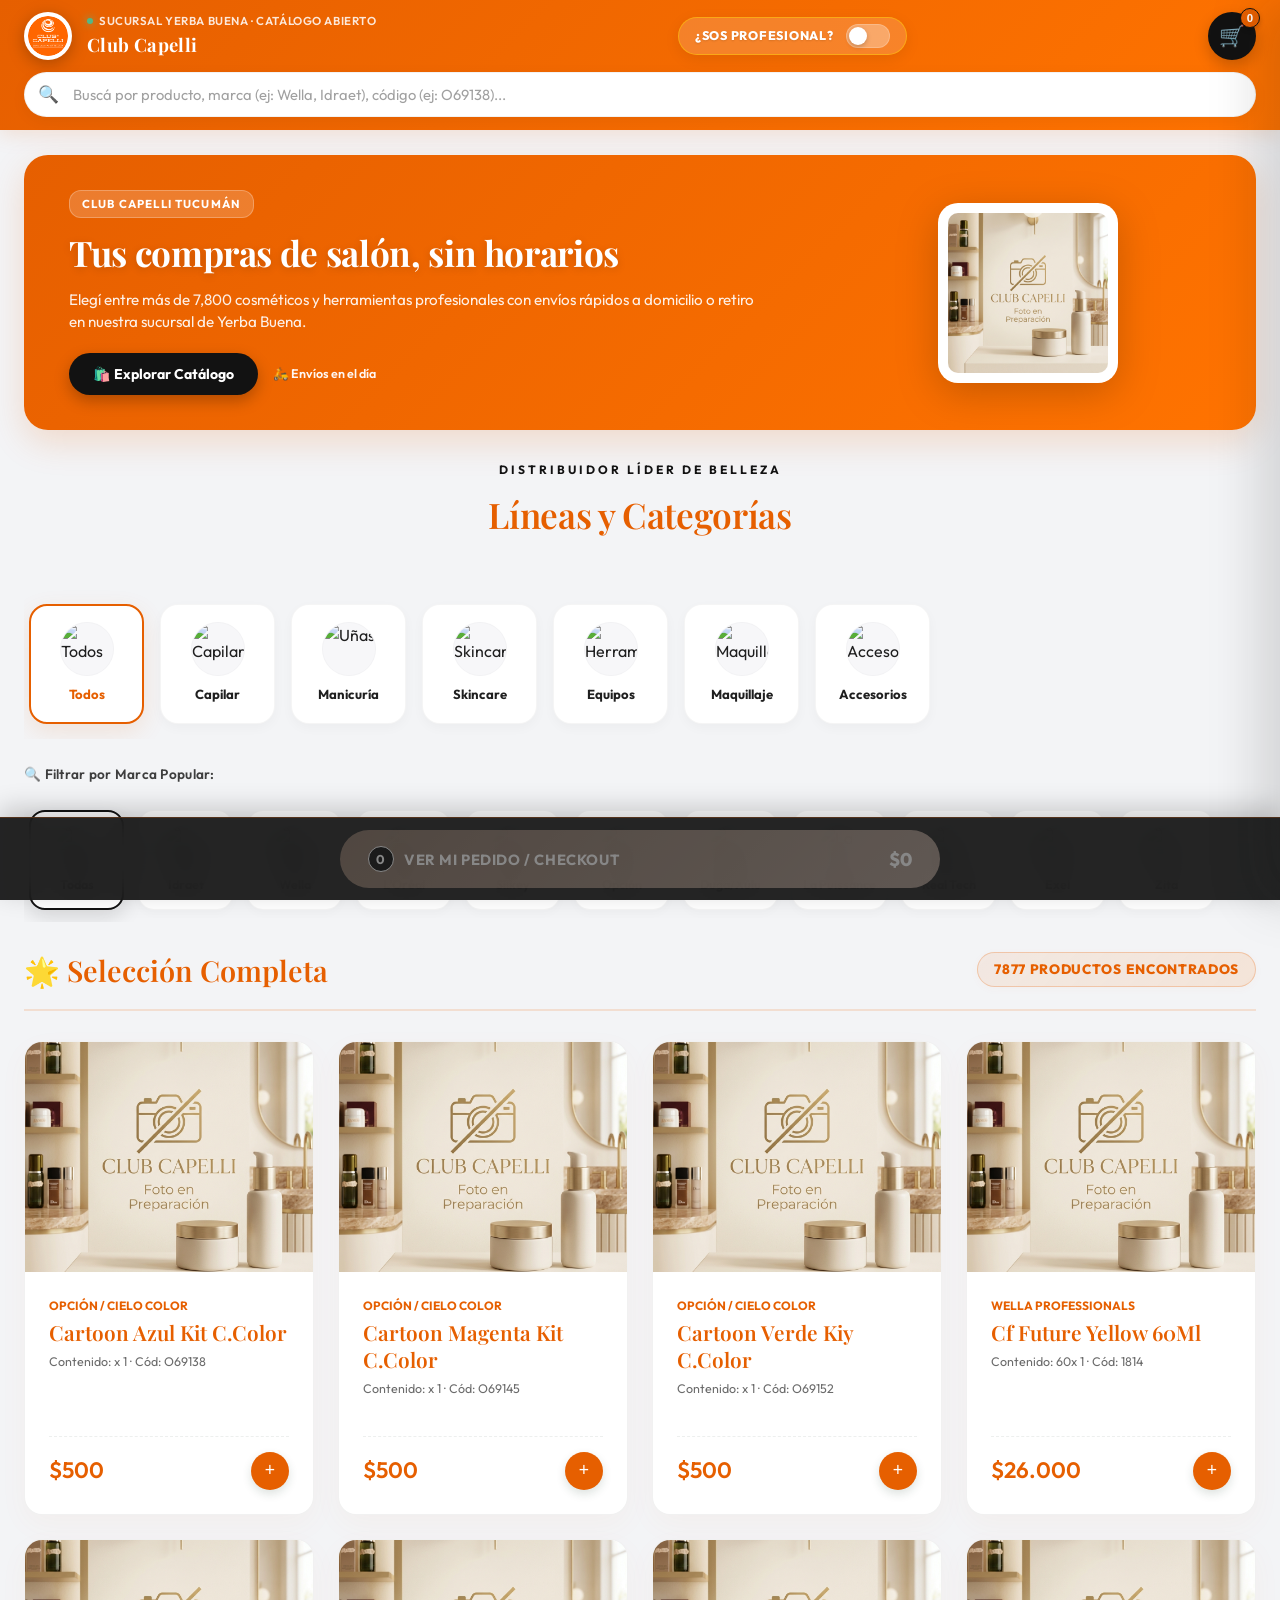
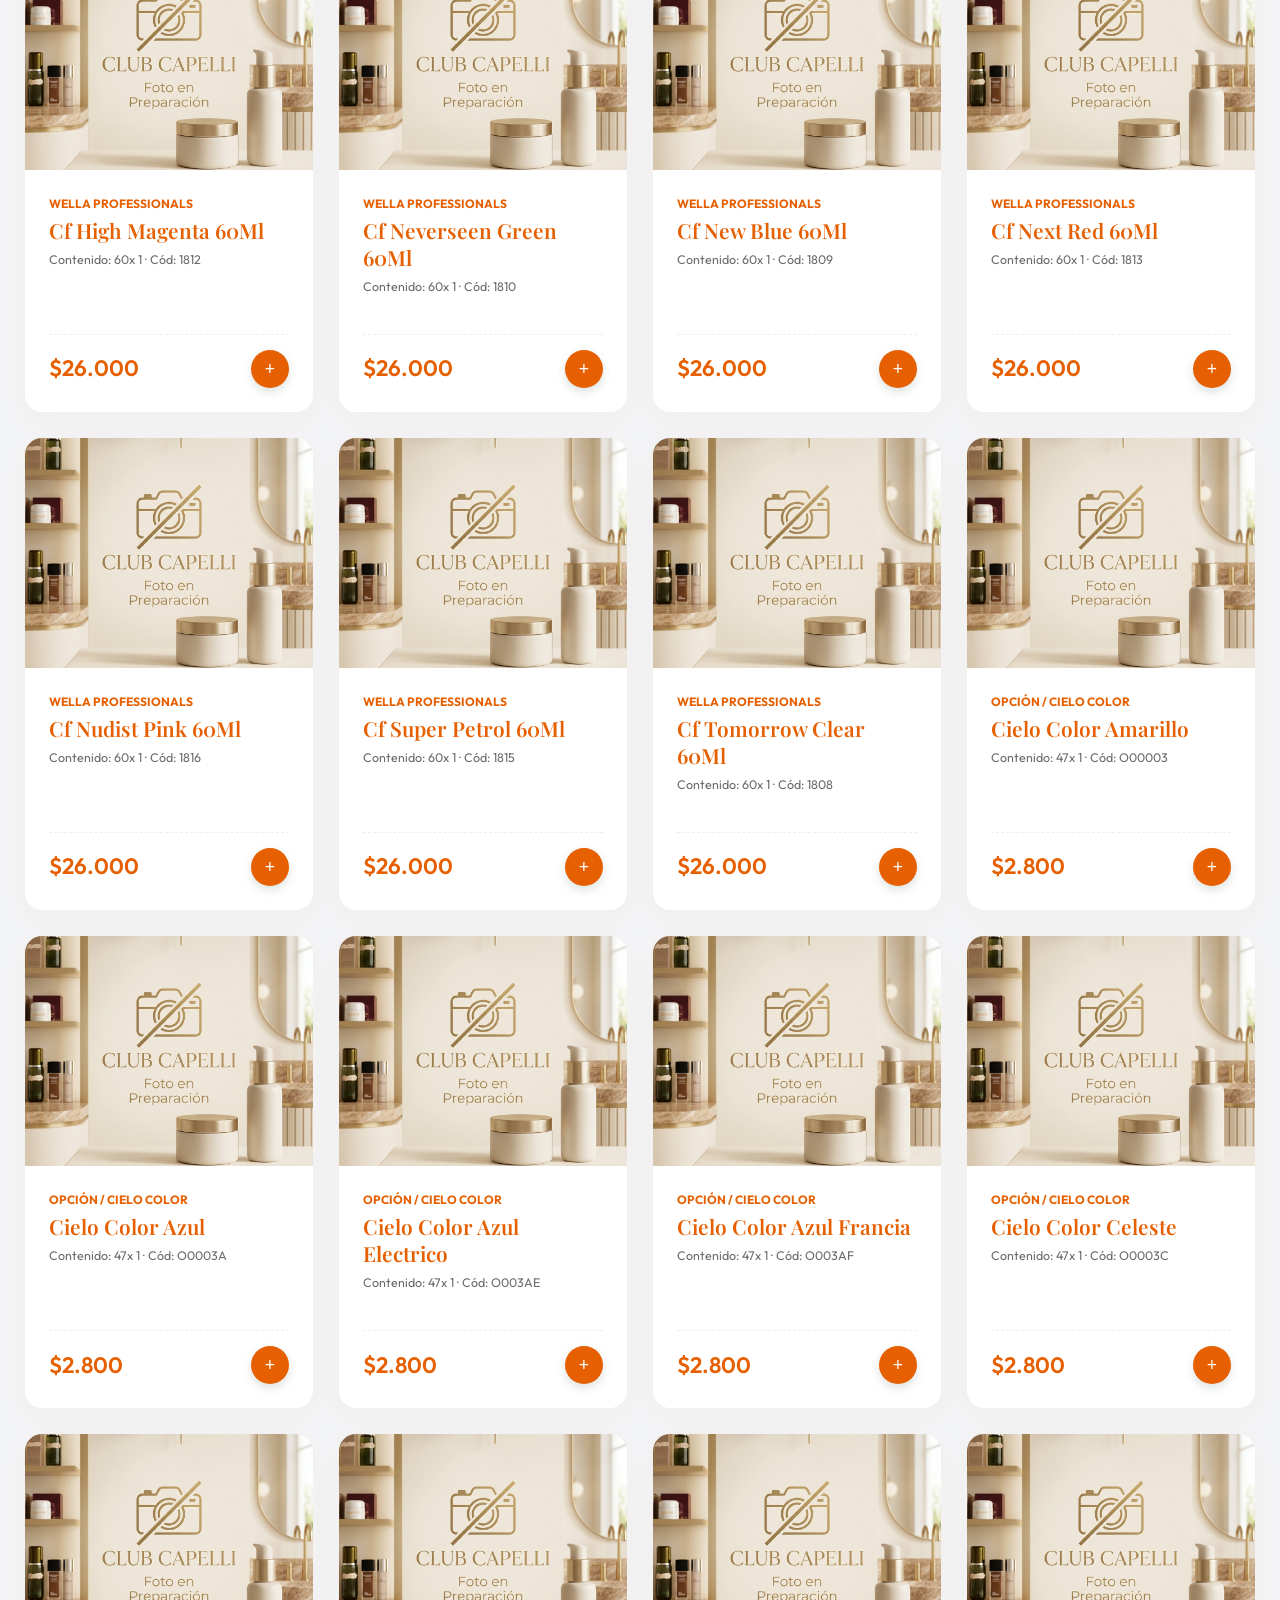
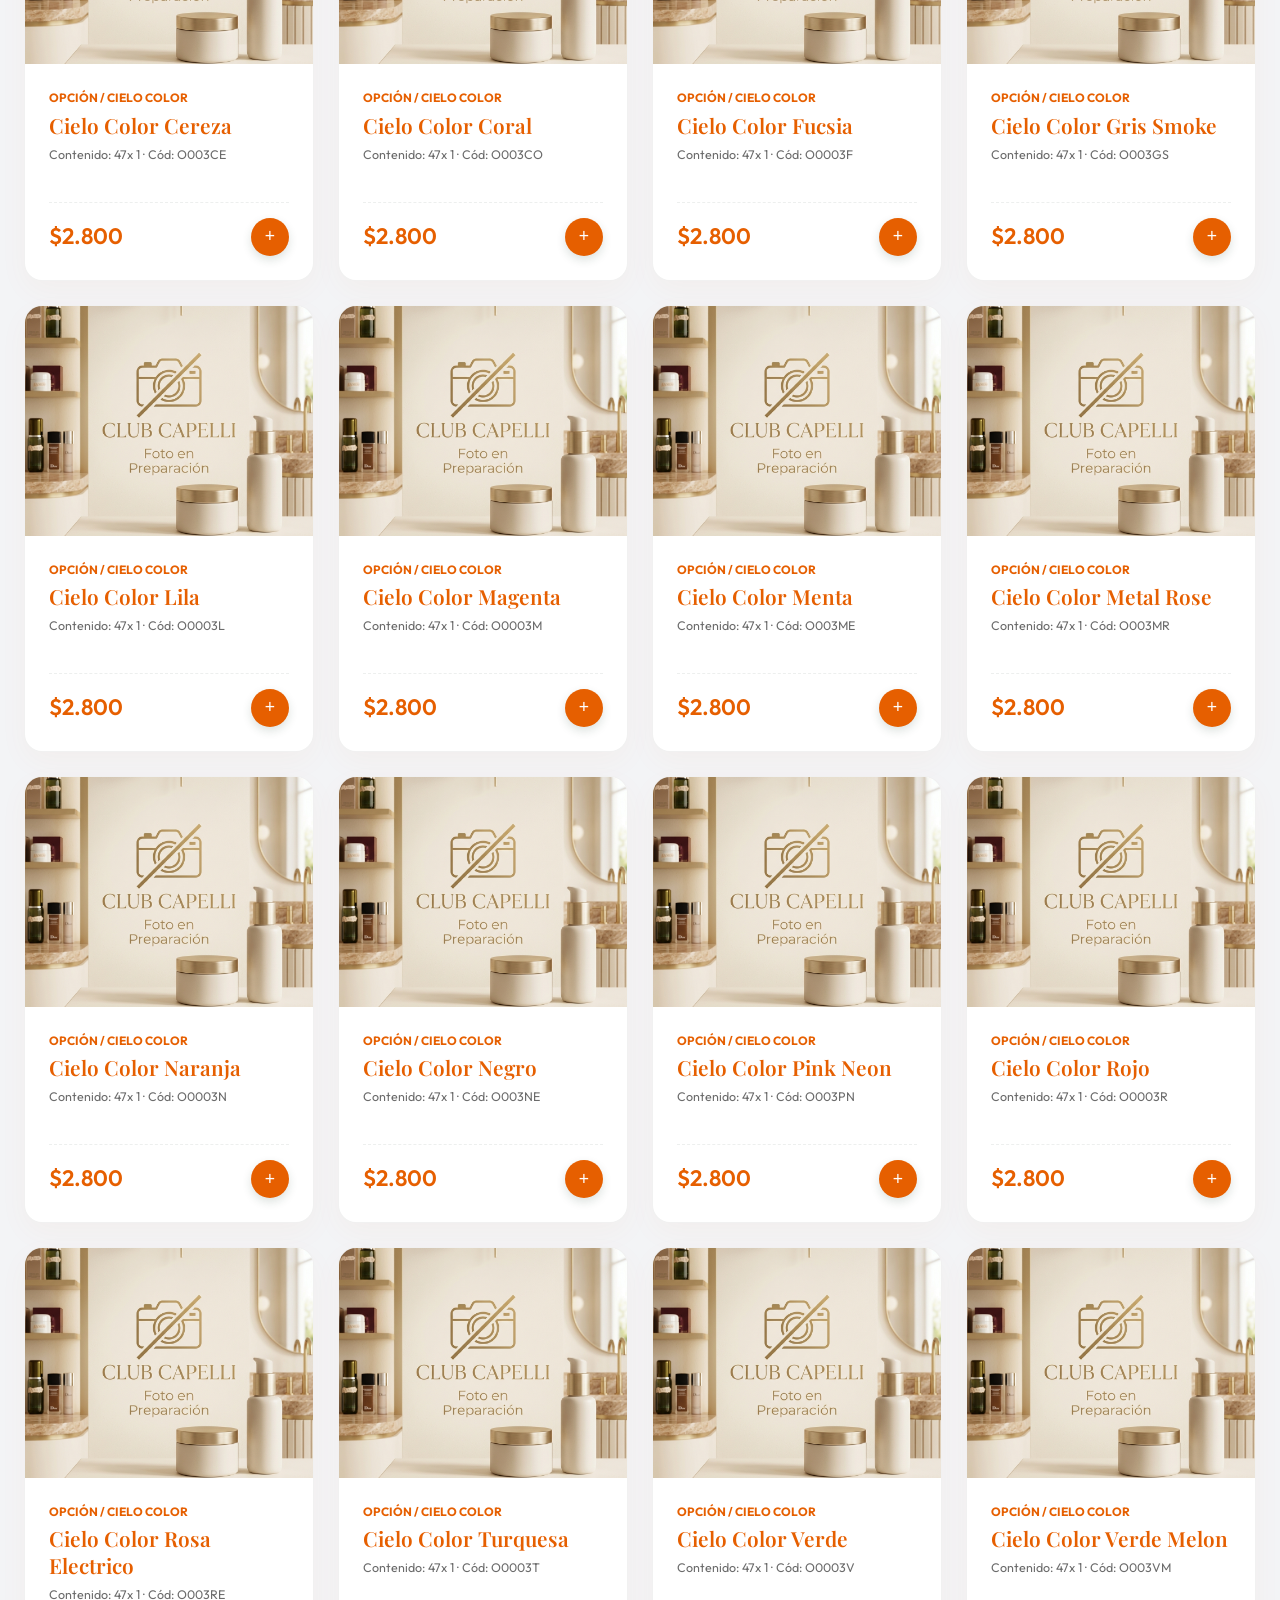
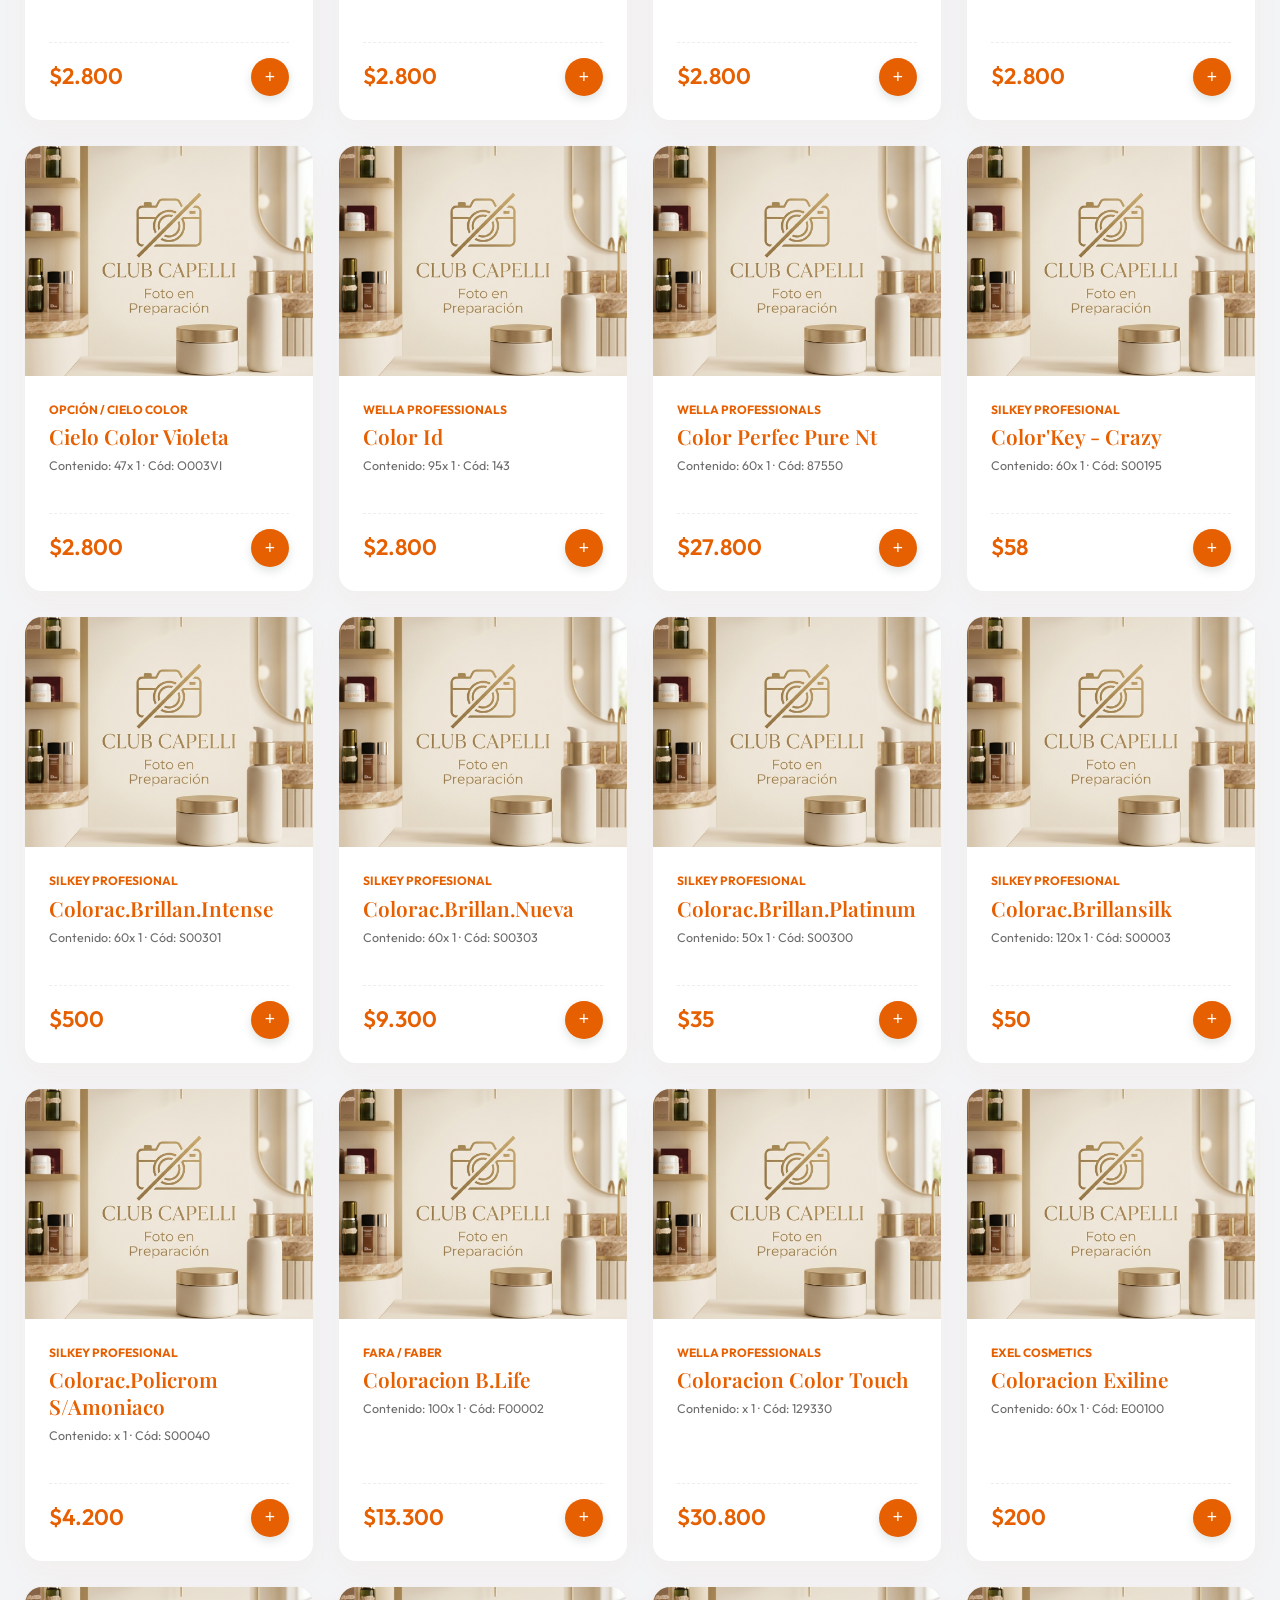
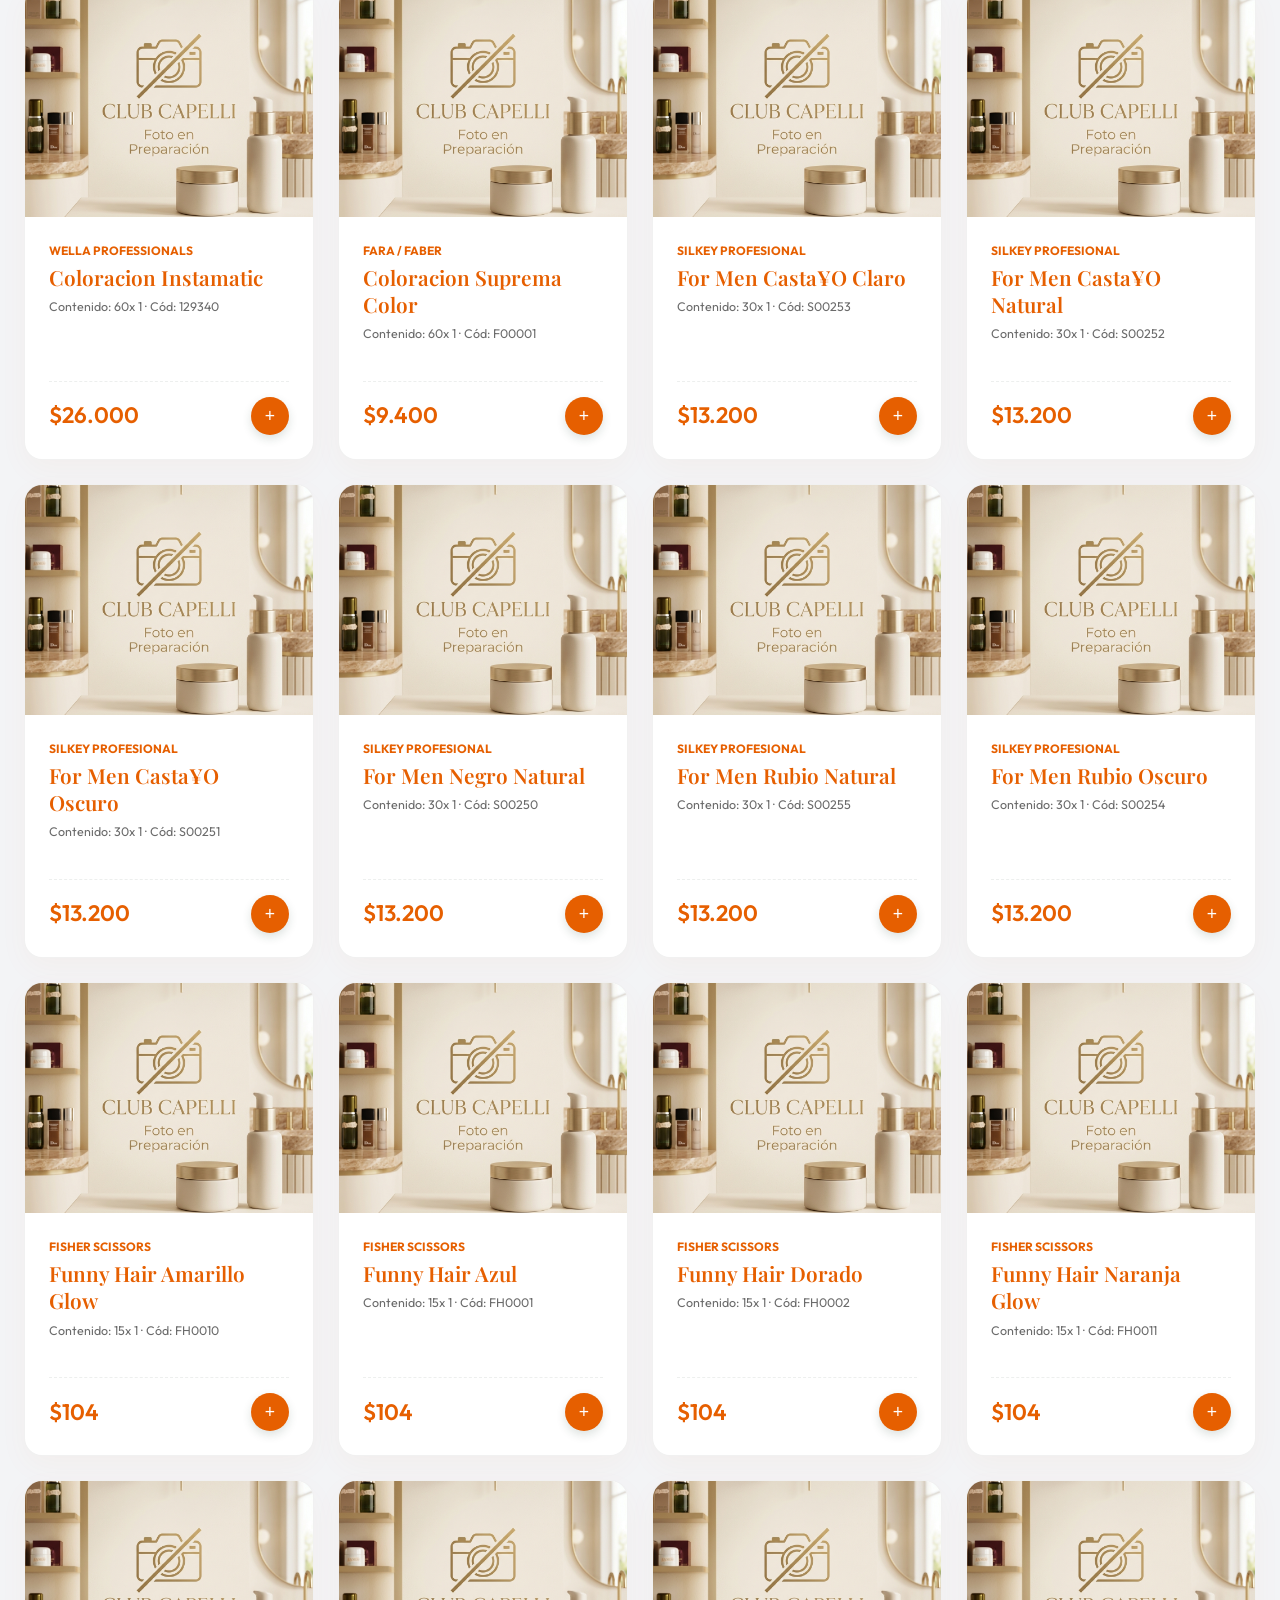
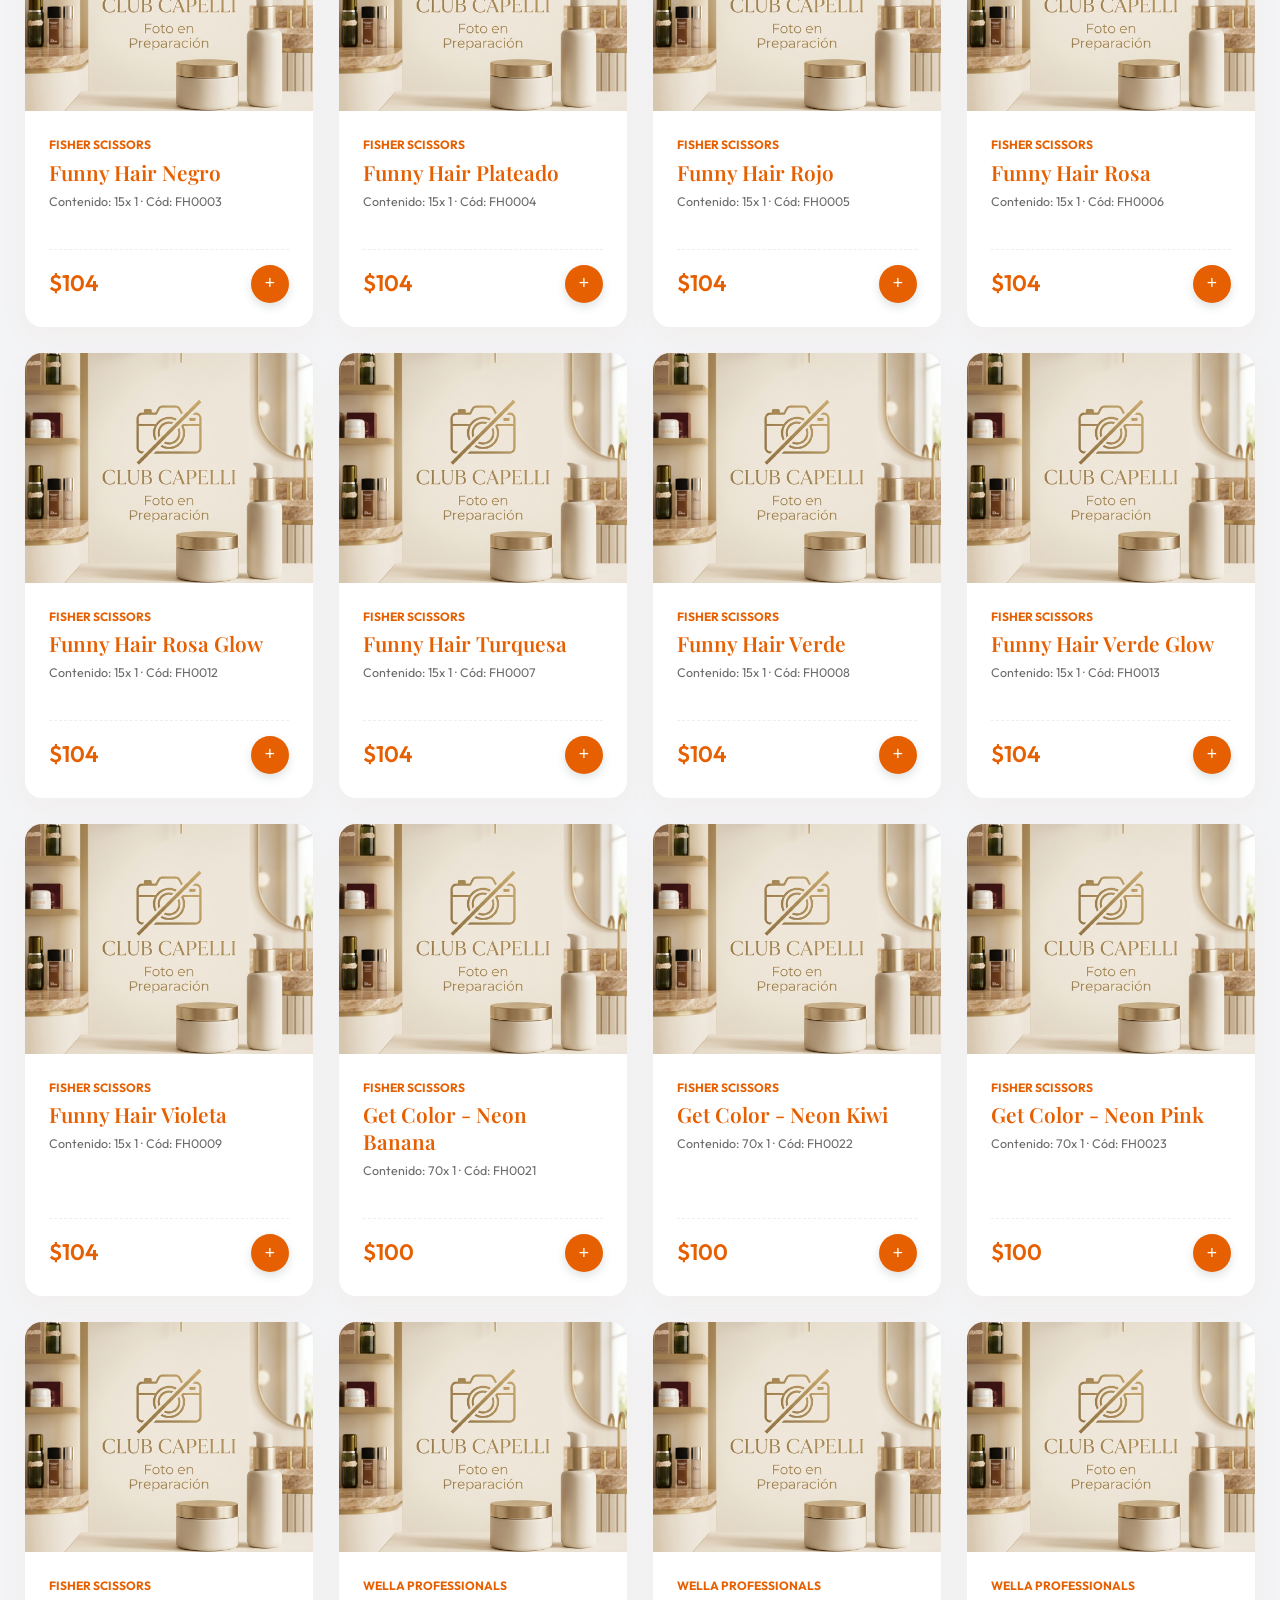
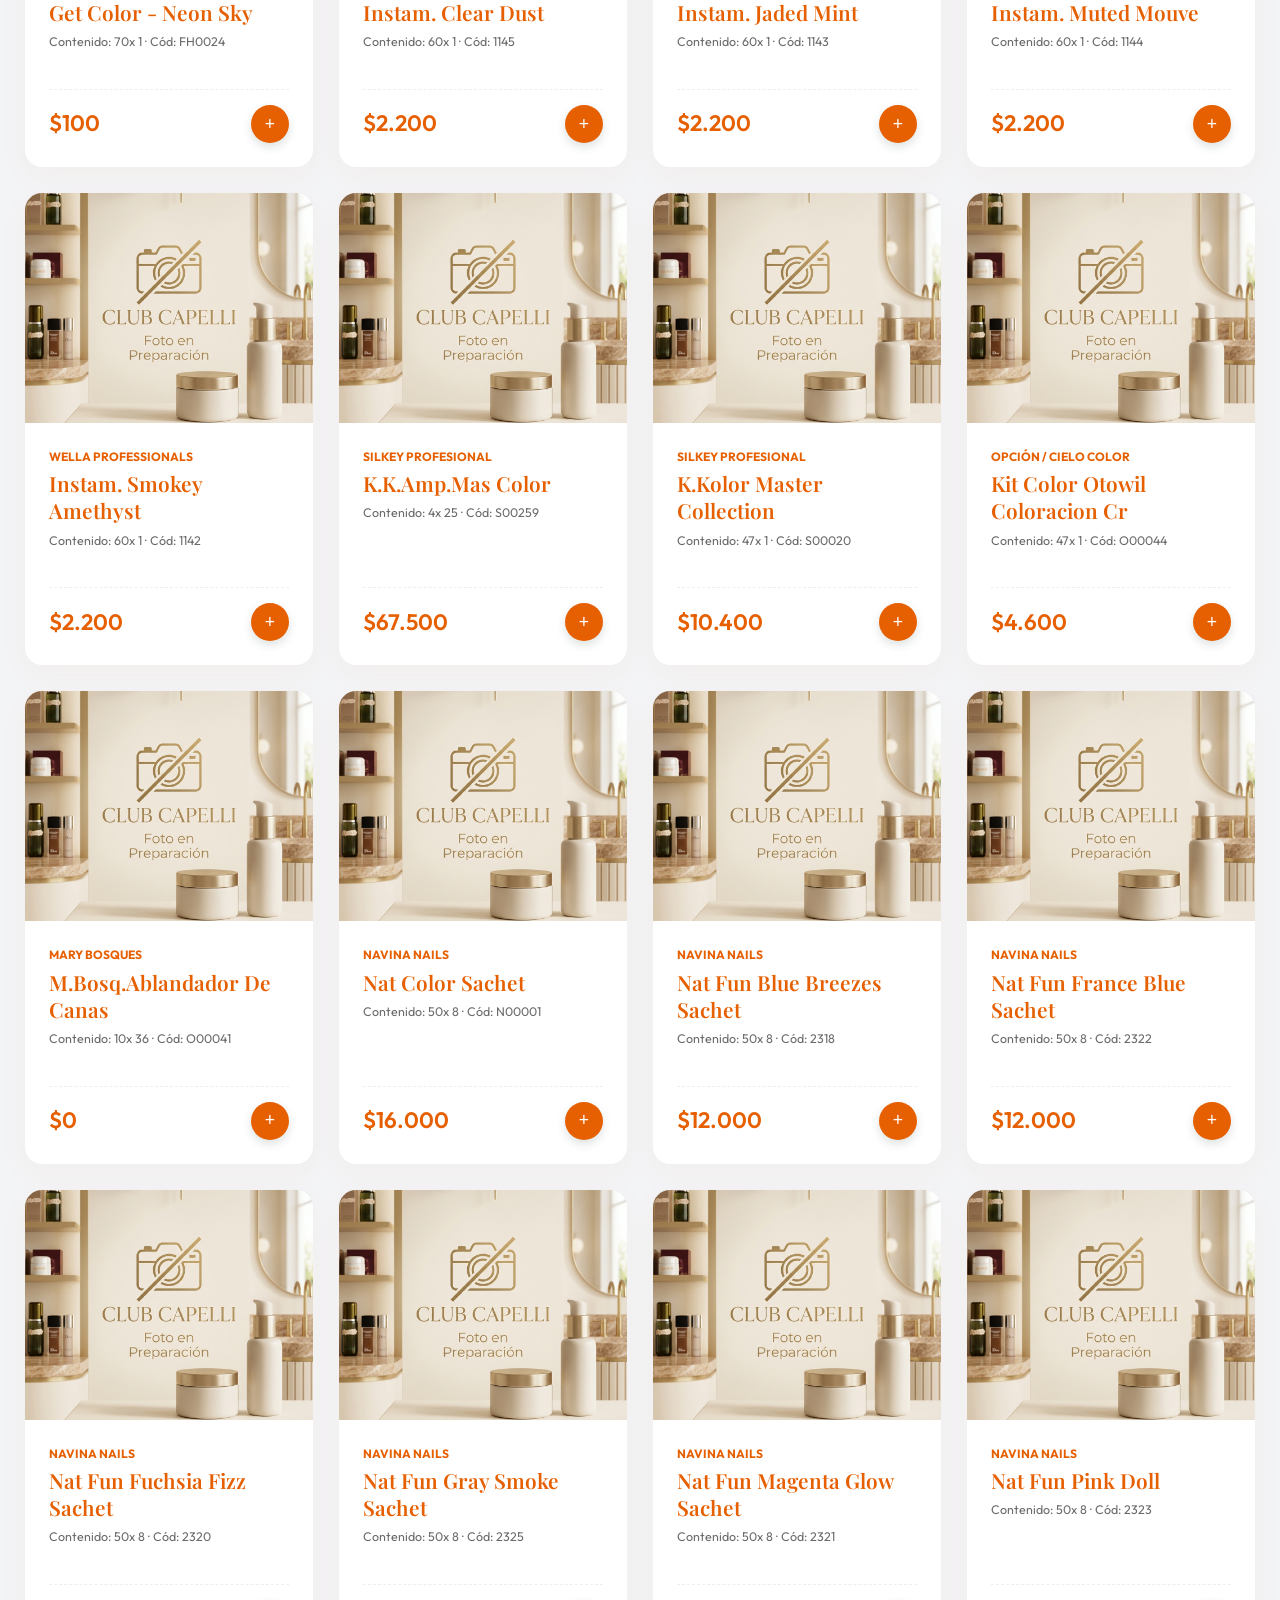
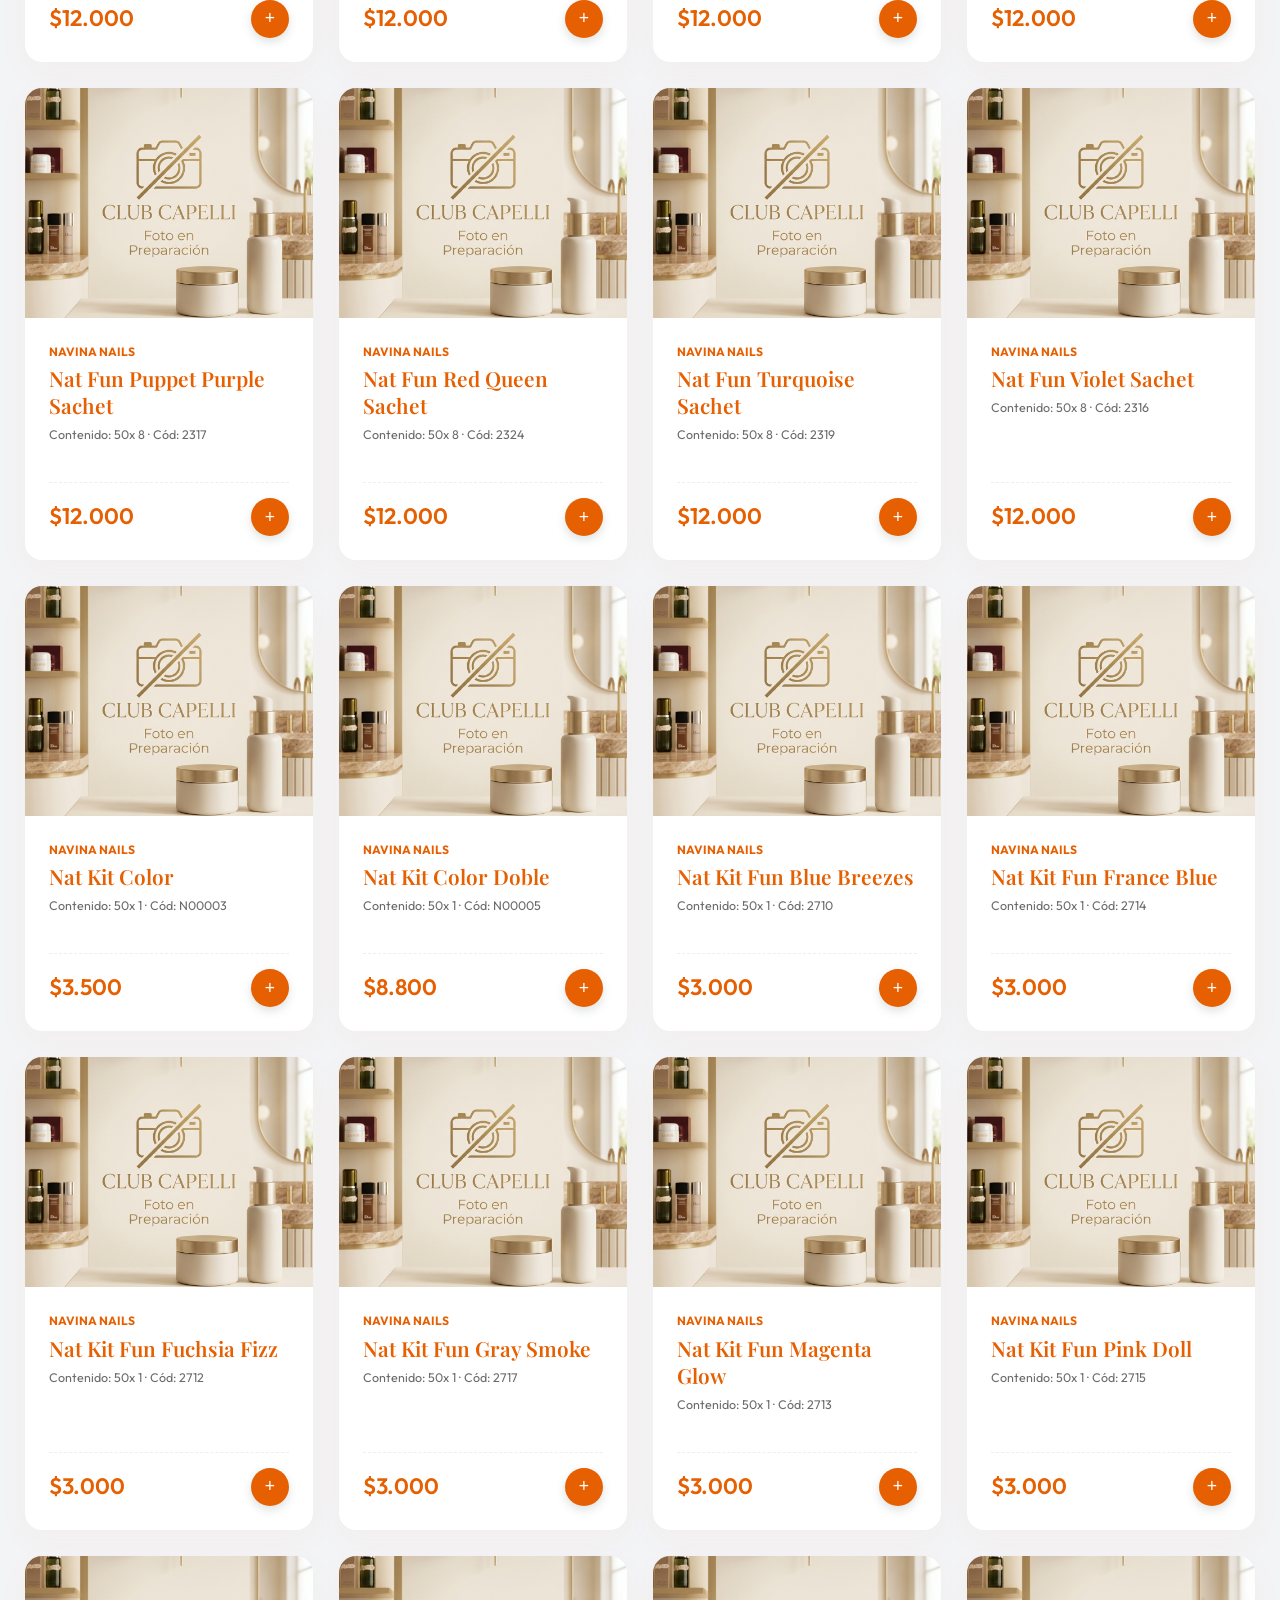
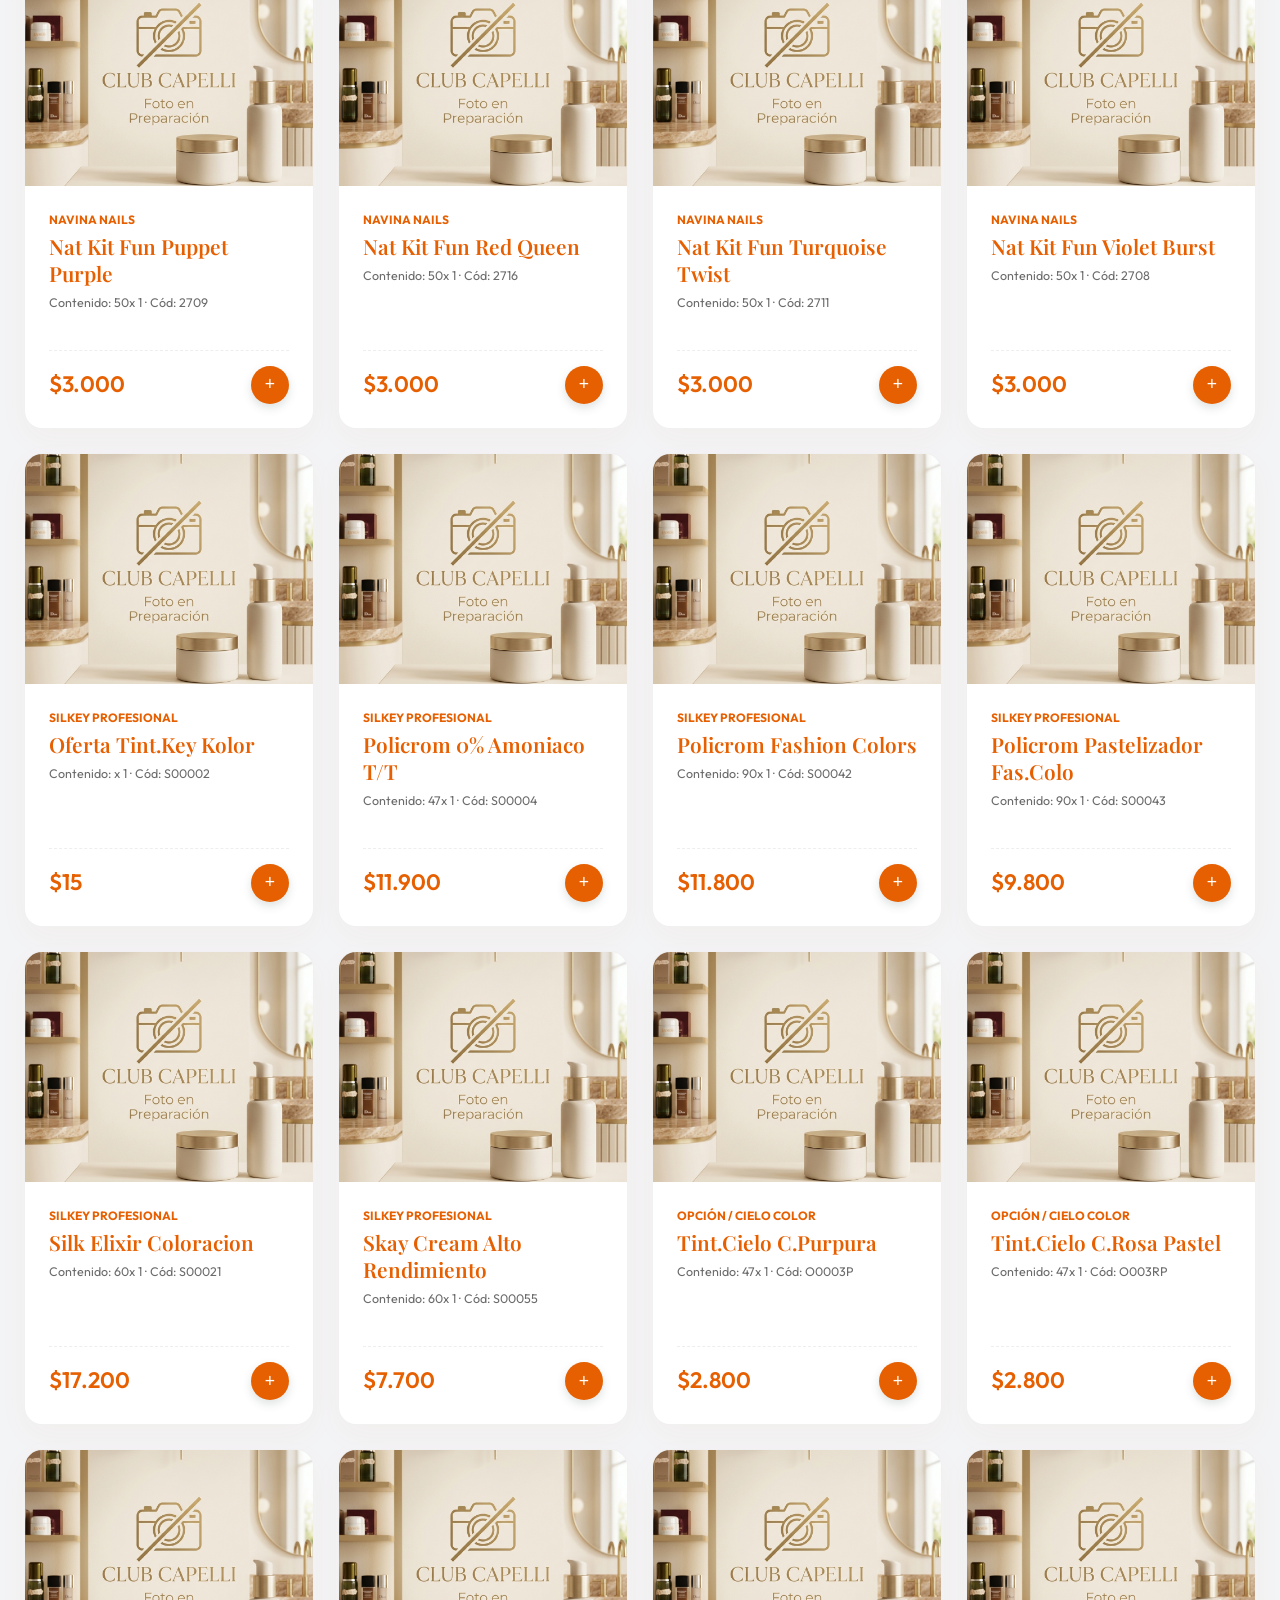
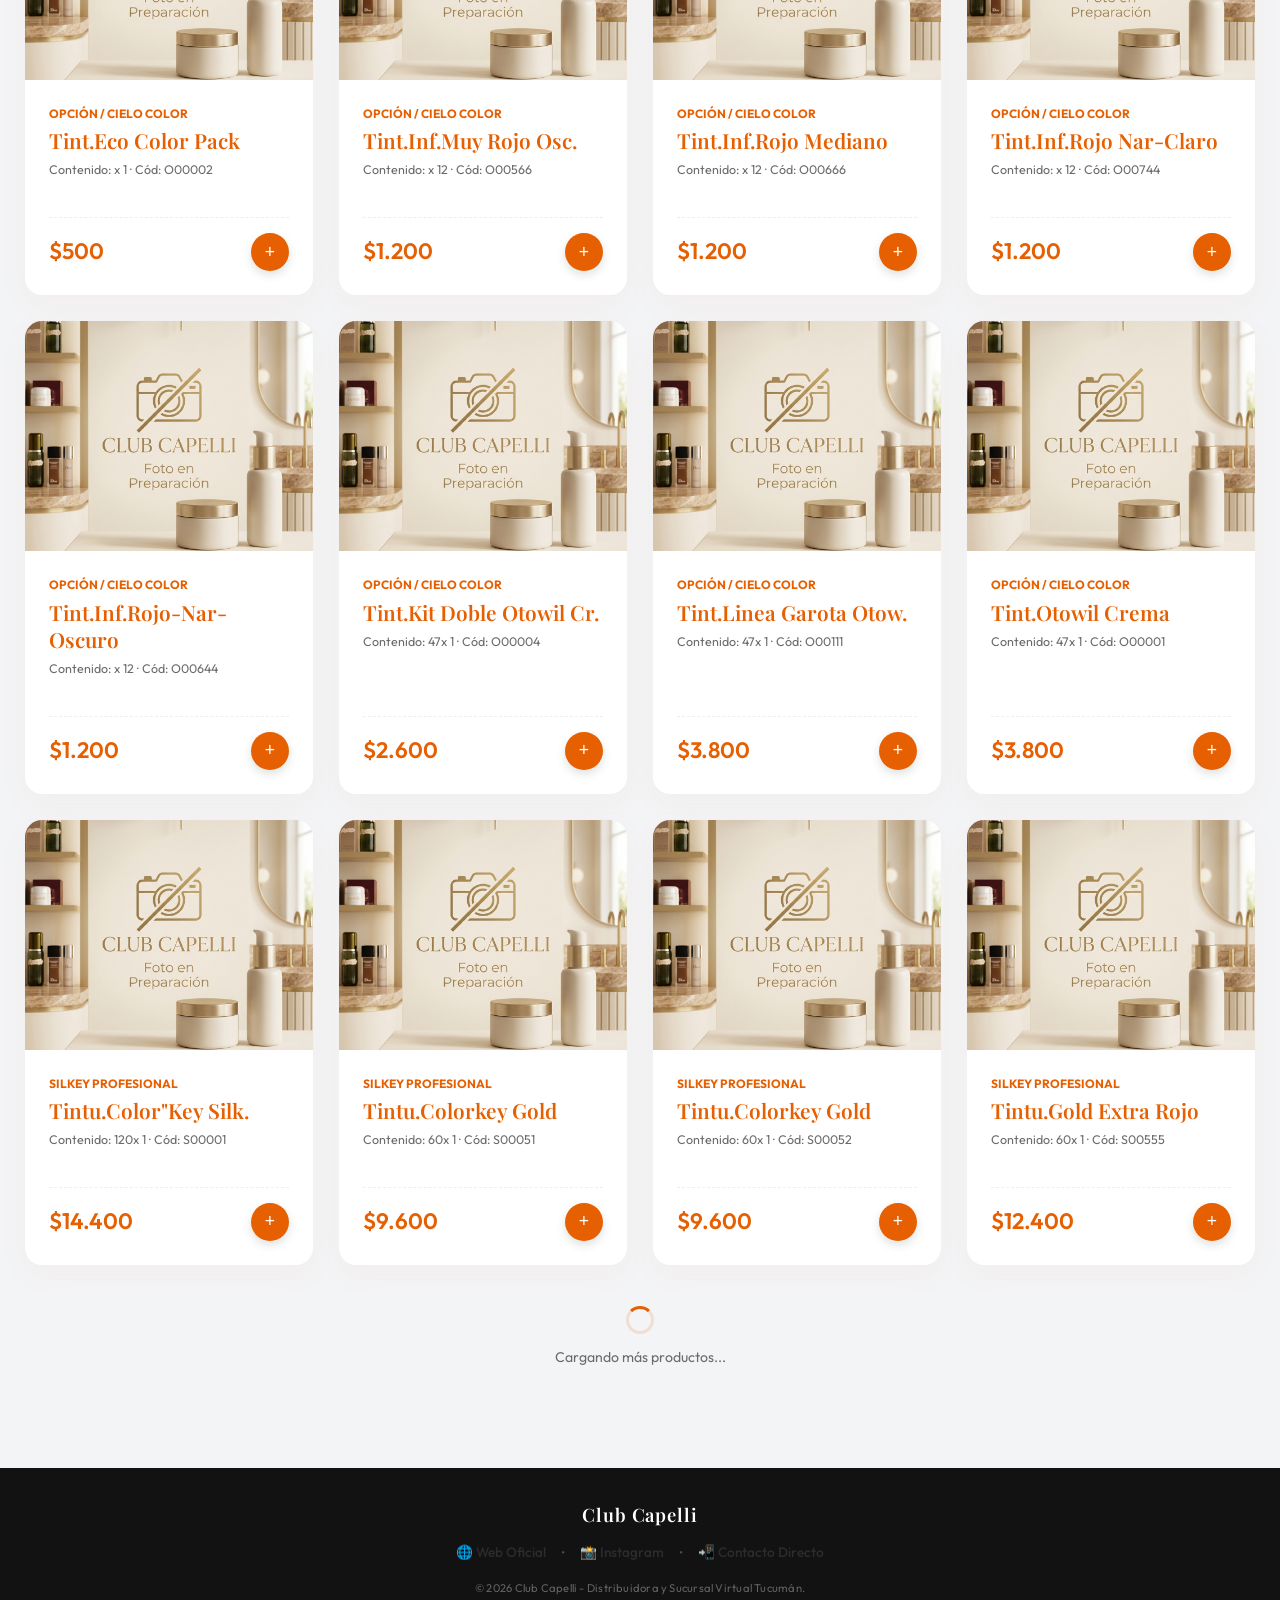
==== commit 076aa68d: "Configurar Yerba Buena como única sucursal disponible para retiros en el local" ====
--- a/index.html
+++ b/index.html
@@ -47,7 +47,7 @@
           <div class="brand-info">
             <div class="brand-greeting">
               <span class="status-indicator-dot open"></span>
-              <span id="storeStatusText">Sucursal Tucumán · Catálogo Abierto</span>
+              <span id="storeStatusText">Sucursal Yerba Buena · Catálogo Abierto</span>
             </div>
             <div class="brand-title">Club Capelli</div>
           </div>
@@ -83,7 +83,7 @@
           <span class="hbc-badge">Club Capelli Tucumán</span>
           <h1 class="hbc-title">Tus compras de salón, sin horarios</h1>
           <p class="hbc-desc">
-            Elegí entre más de 7,800 cosméticos y herramientas profesionales con envíos rápidos a domicilio o retiro en nuestras 7 sucursales.
+            Elegí entre más de 7,800 cosméticos y herramientas profesionales con envíos rápidos a domicilio o retiro en nuestra sucursal de Yerba Buena.
           </p>
           <div class="hbc-actions">
             <button class="hbc-btn" onclick="document.getElementById('fsMenu').scrollIntoView({behavior: 'smooth'})">🛍️ Explorar Catálogo</button>
--- a/styles.css
+++ b/styles.css
@@ -253,7 +253,7 @@
 
 /* ── navbar superior glassmorphic ── */
 .header {
-  position: fixed;
+  position: sticky; /* Sticky header para evitar hacks de margin-top fijos y garantizar 0 solapamientos */
   top: 0;
   left: 0;
   width: 100%;
@@ -261,6 +261,7 @@
   background: linear-gradient(135deg, var(--primary) 0%, #ff7300 100%); /* Naranja Vibrante Capelli */
   box-shadow: 0 4px 20px rgba(230, 95, 0, 0.15);
   transition: var(--transition-smooth);
+  padding-top: env(safe-area-inset-top, 0px); /* Soporte notches y dynamic islands en iOS */
   padding-bottom: 8px;
 }
 
@@ -859,7 +860,7 @@
 /* ── hero banner estilo pedidosya ── */
 .hero-banner-wrap {
   max-width: 1400px;
-  margin: 140px auto 20px auto; /* 140px de margen para librar la navbar fija */
+  margin: 25px auto 20px auto; /* Reducido a 25px porque el header sticky se encarga del flujo automáticamente */
   padding: 0 24px;
 }
 .hero-banner-card {
@@ -1428,7 +1429,7 @@
   backdrop-filter: blur(15px);
   -webkit-backdrop-filter: blur(15px);
   border-top: 1px solid rgba(230, 95, 0, 0.25);
-  padding: 12px 20px;
+  padding: 12px 20px calc(12px + env(safe-area-inset-bottom, 0px)) 20px; /* Soporte barra virtual de inicio en iOS */
   box-shadow: 0 -8px 25px rgba(0, 0, 0, 0.2);
   z-index: 900;
   display: flex;
@@ -1769,6 +1770,17 @@
 @media (max-width: 480px) {
   .form-grid {
     grid-template-columns: 1fr;
+  }
+  .delivery-toggle-wrap,
+  .payment-toggle-wrap {
+    flex-direction: column !important;
+    gap: 8px !important;
+  }
+  .delivery-btn,
+  .payment-btn {
+    width: 100% !important;
+    padding: 10px !important;
+    font-size: 0.82rem !important;
   }
 }
 
@@ -1900,6 +1912,9 @@
   }
   .panel-header-wrap {
     padding: 15px 24px 20px 24px;
+  }
+  .panel-scroll-area {
+    padding-bottom: calc(45px + env(safe-area-inset-bottom, 0px)) !important; /* Más margen abajo para evitar solapamientos con la barra virtual iOS */
   }
 }
 
@@ -2444,7 +2459,7 @@
   }
   
   .pm-content-wrap {
-    padding: 20px;
+    padding: 20px 20px calc(20px + env(safe-area-inset-bottom, 0px)) 20px !important;
     gap: 12px;
   }
   
@@ -2891,7 +2906,7 @@
 /* Responsividad adicional Hero y spacing estilo PedidosYa */
 @media (max-width: 768px) {
   .hero-banner-wrap {
-    margin-top: 170px !important; /* Más espacio por la navbar fija colapsada */
+    margin-top: 20px !important; /* Spacing limpio y fluido gracias al flujo sticky de la navbar */
     padding: 0 12px !important;
   }
   .hero-banner-card {
@@ -2960,4 +2975,190 @@
   .brand-card-title {
     font-size: 0.7rem !important;
   }
+}
+
+/* ── MODO PROFESIONAL ULTRA PROMINENTE (ESTILO GOLD DE LUXE) ── */
+.toggle-prof-wrap {
+  display: flex;
+  align-items: center;
+  gap: 12px;
+  background: rgba(255, 255, 255, 0.16);
+  border: 1.5px solid rgba(255, 215, 0, 0.45); /* Borde dorado premium */
+  padding: 6px 16px;
+  border-radius: 30px;
+  box-shadow: 0 4px 15px rgba(0, 0, 0, 0.08);
+  transition: var(--transition-smooth);
+}
+.toggle-prof-wrap:hover {
+  background: rgba(255, 255, 255, 0.25);
+  border-color: #ffd700;
+  box-shadow: 0 4px 20px rgba(255, 215, 0, 0.25);
+}
+.toggle-prof-label {
+  font-family: var(--font-sans);
+  font-size: 0.78rem !important;
+  font-weight: 800 !important;
+  color: #ffffff !important;
+  text-transform: uppercase;
+  letter-spacing: 0.06em;
+  text-shadow: 0 1px 2px rgba(0,0,0,0.12);
+  display: inline-block;
+}
+
+/* Rediseño del Switch Premium con Estética Gold cuando se activa */
+.switch-premium {
+  position: relative;
+  display: inline-block;
+  width: 44px;
+  height: 24px;
+}
+.switch-premium input {
+  opacity: 0;
+  width: 0;
+  height: 0;
+}
+.slider-premium {
+  position: absolute;
+  cursor: pointer;
+  top: 0;
+  left: 0;
+  right: 0;
+  bottom: 0;
+  background-color: rgba(255, 255, 255, 0.3);
+  transition: .4s;
+  border-radius: 24px;
+  border: 1px solid rgba(255, 255, 255, 0.2);
+}
+.slider-premium:before {
+  position: absolute;
+  content: "";
+  height: 18px;
+  width: 18px;
+  left: 2px;
+  bottom: 2px;
+  background-color: #ffffff;
+  transition: .4s;
+  border-radius: 50%;
+  box-shadow: 0 2px 5px rgba(0,0,0,0.2);
+}
+.switch-premium input:checked + .slider-premium {
+  background-color: #ffd700 !important; /* Brilla en oro */
+  border-color: #ffd700 !important;
+  box-shadow: 0 0 10px rgba(255, 215, 0, 0.5);
+}
+.switch-premium input:checked + .slider-premium:before {
+  transform: translateX(20px);
+  background-color: #121212; /* Knob oscuro */
+}
+
+/* ── DISEÑO DE RESULTADOS DE BÚSQUEDA DESTACADOS (BADGES ELEVADOS) ── */
+.section-label {
+  display: flex !important;
+  justify-content: space-between !important;
+  align-items: center !important;
+  flex-wrap: wrap !important;
+  gap: 15px !important;
+  font-family: var(--font-serif) !important;
+  font-size: 1.8rem !important;
+  color: var(--primary) !important;
+  margin-bottom: 30px !important;
+  border-bottom: 2px solid rgba(230, 95, 0, 0.15) !important;
+  padding-bottom: 16px !important;
+  font-weight: 600 !important;
+}
+.menu-title-main {
+  display: inline-block;
+}
+.menu-title-count-badge {
+  font-family: var(--font-sans);
+  font-size: 0.85rem;
+  font-weight: 800;
+  text-transform: uppercase;
+  letter-spacing: 0.05em;
+  background: linear-gradient(135deg, rgba(230, 95, 0, 0.08) 0%, rgba(255, 115, 0, 0.12) 100%);
+  border: 1px solid rgba(230, 95, 0, 0.25);
+  color: var(--primary);
+  padding: 6px 16px;
+  border-radius: 20px;
+  box-shadow: 0 2px 10px rgba(230, 95, 0, 0.03);
+}
+
+@media (max-width: 768px) {
+  .section-label {
+    font-size: 1.3rem !important;
+    flex-direction: column !important;
+    align-items: flex-start !important;
+    gap: 8px !important;
+  }
+  .menu-title-count-badge {
+    font-size: 0.72rem !important;
+    padding: 4px 10px !important;
+    margin-left: 0 !important;
+  }
+}
+
+/* ── DISPOSITIVOS CHICOS Y MEDIANOS OVERRIDES (IPHONE 16 / TABLETS / ETC.) ── */
+@media (max-width: 576px) {
+  .header-inner {
+    flex-wrap: wrap !important;
+    gap: 10px !important;
+    padding: 10px 16px !important;
+  }
+  
+  .brand-block {
+    flex-grow: 1 !important;
+  }
+  
+  .cart-fab {
+    order: 2 !important; /* El botón de carrito se alinea a la derecha del logo */
+  }
+  
+  .toggle-prof-wrap {
+    order: 3 !important; /* Baja a una nueva línea de ancho completo */
+    width: 100% !important;
+    justify-content: space-between !important;
+    margin-top: 2px !important;
+    background: rgba(255, 255, 255, 0.12) !important;
+    border-color: rgba(255, 215, 0, 0.3) !important;
+    padding: 6px 12px !important;
+  }
+  
+  .toggle-prof-label {
+    display: inline-block !important;
+    font-size: 0.75rem !important;
+  }
+  
+  .header-mini-logo {
+    height: 38px !important; /* Reducido levemente en celulares para dar aire */
+  }
+  
+  .brand-title {
+    font-size: 1rem !important;
+  }
+  
+  .brand-greeting {
+    font-size: 0.62rem !important;
+  }
+  
+  .search-bar {
+    padding: 0 16px !important;
+  }
+  
+  .search-bar input {
+    padding: 10px 16px 10px 42px !important;
+    font-size: 0.85rem !important;
+  }
+  
+  .search-icon {
+    left: 28px !important;
+  }
+  
+  .hero-banner-wrap {
+    margin-top: 15px !important; /* Spacing limpio porque el header sticky expande su altura automáticamente */
+    padding: 0 12px !important;
+  }
+  
+  .cats-wrap {
+    margin-top: 15px !important;
+  }
 }
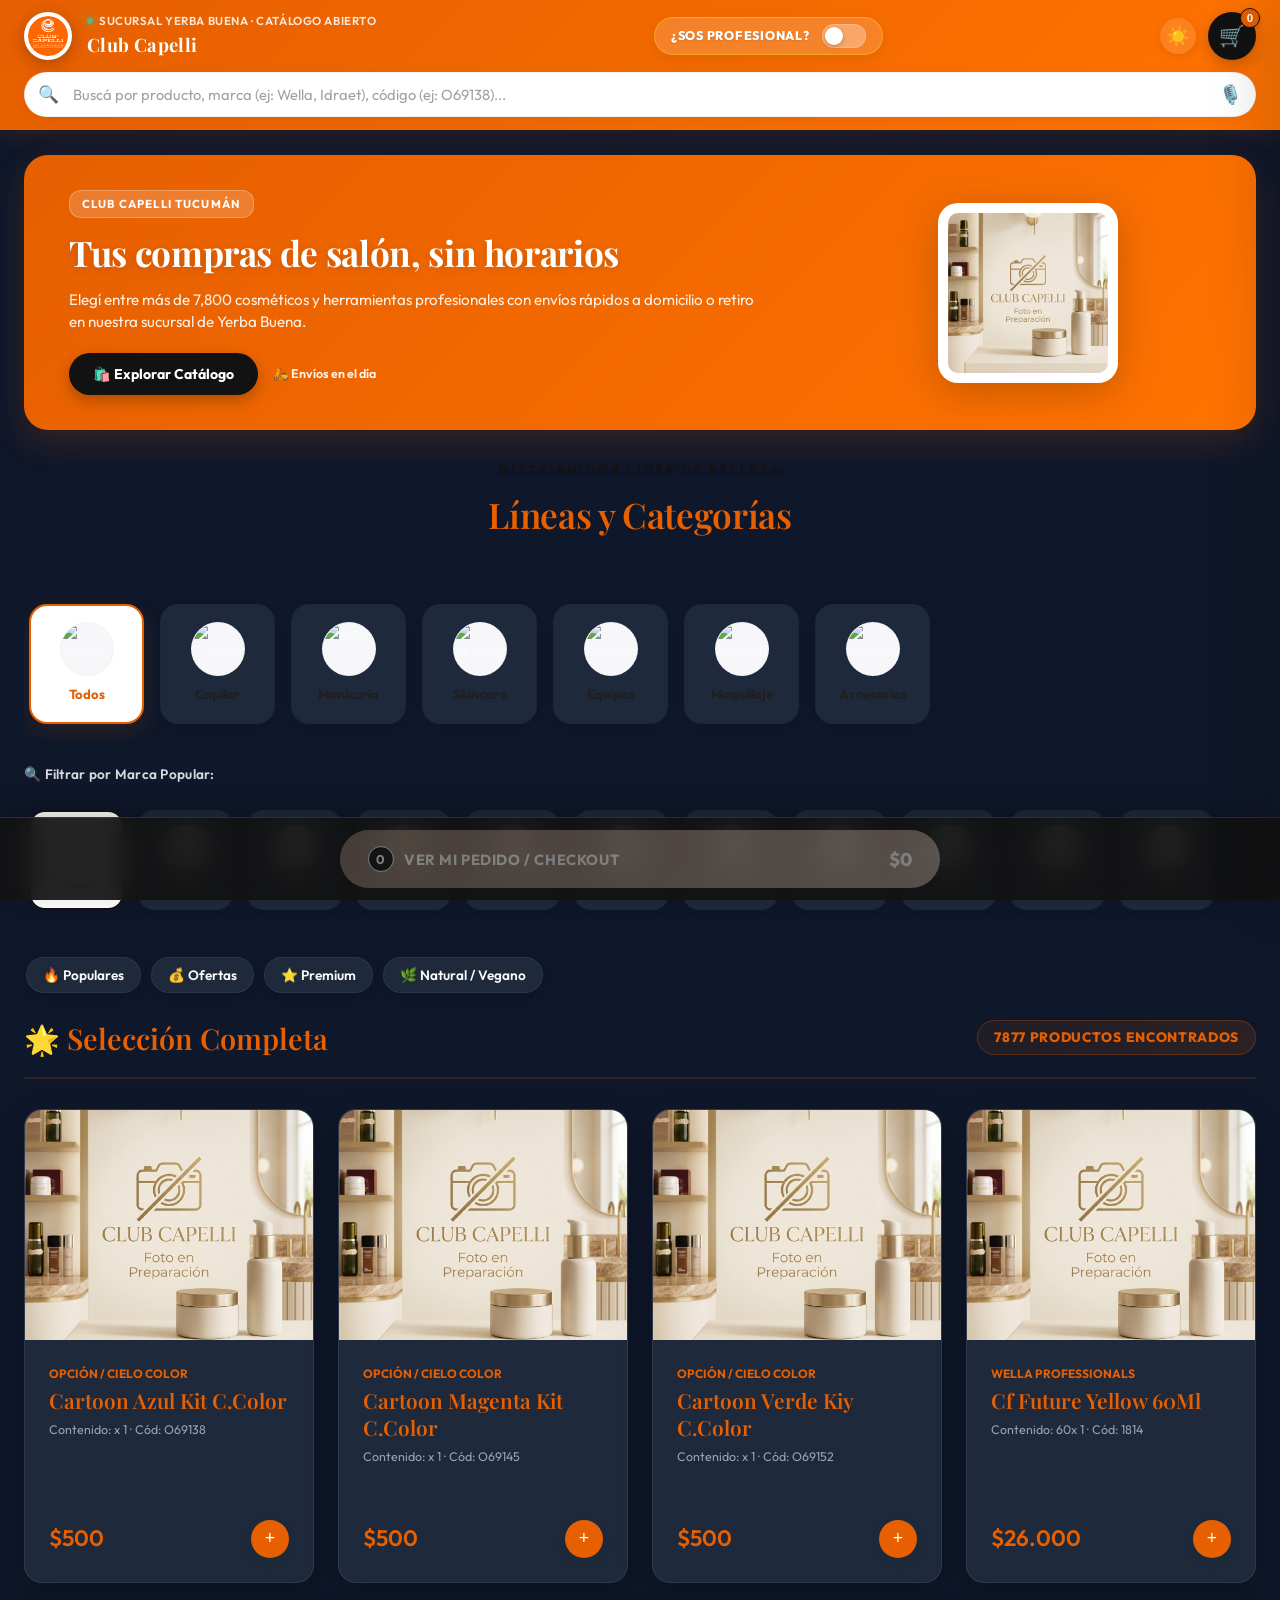
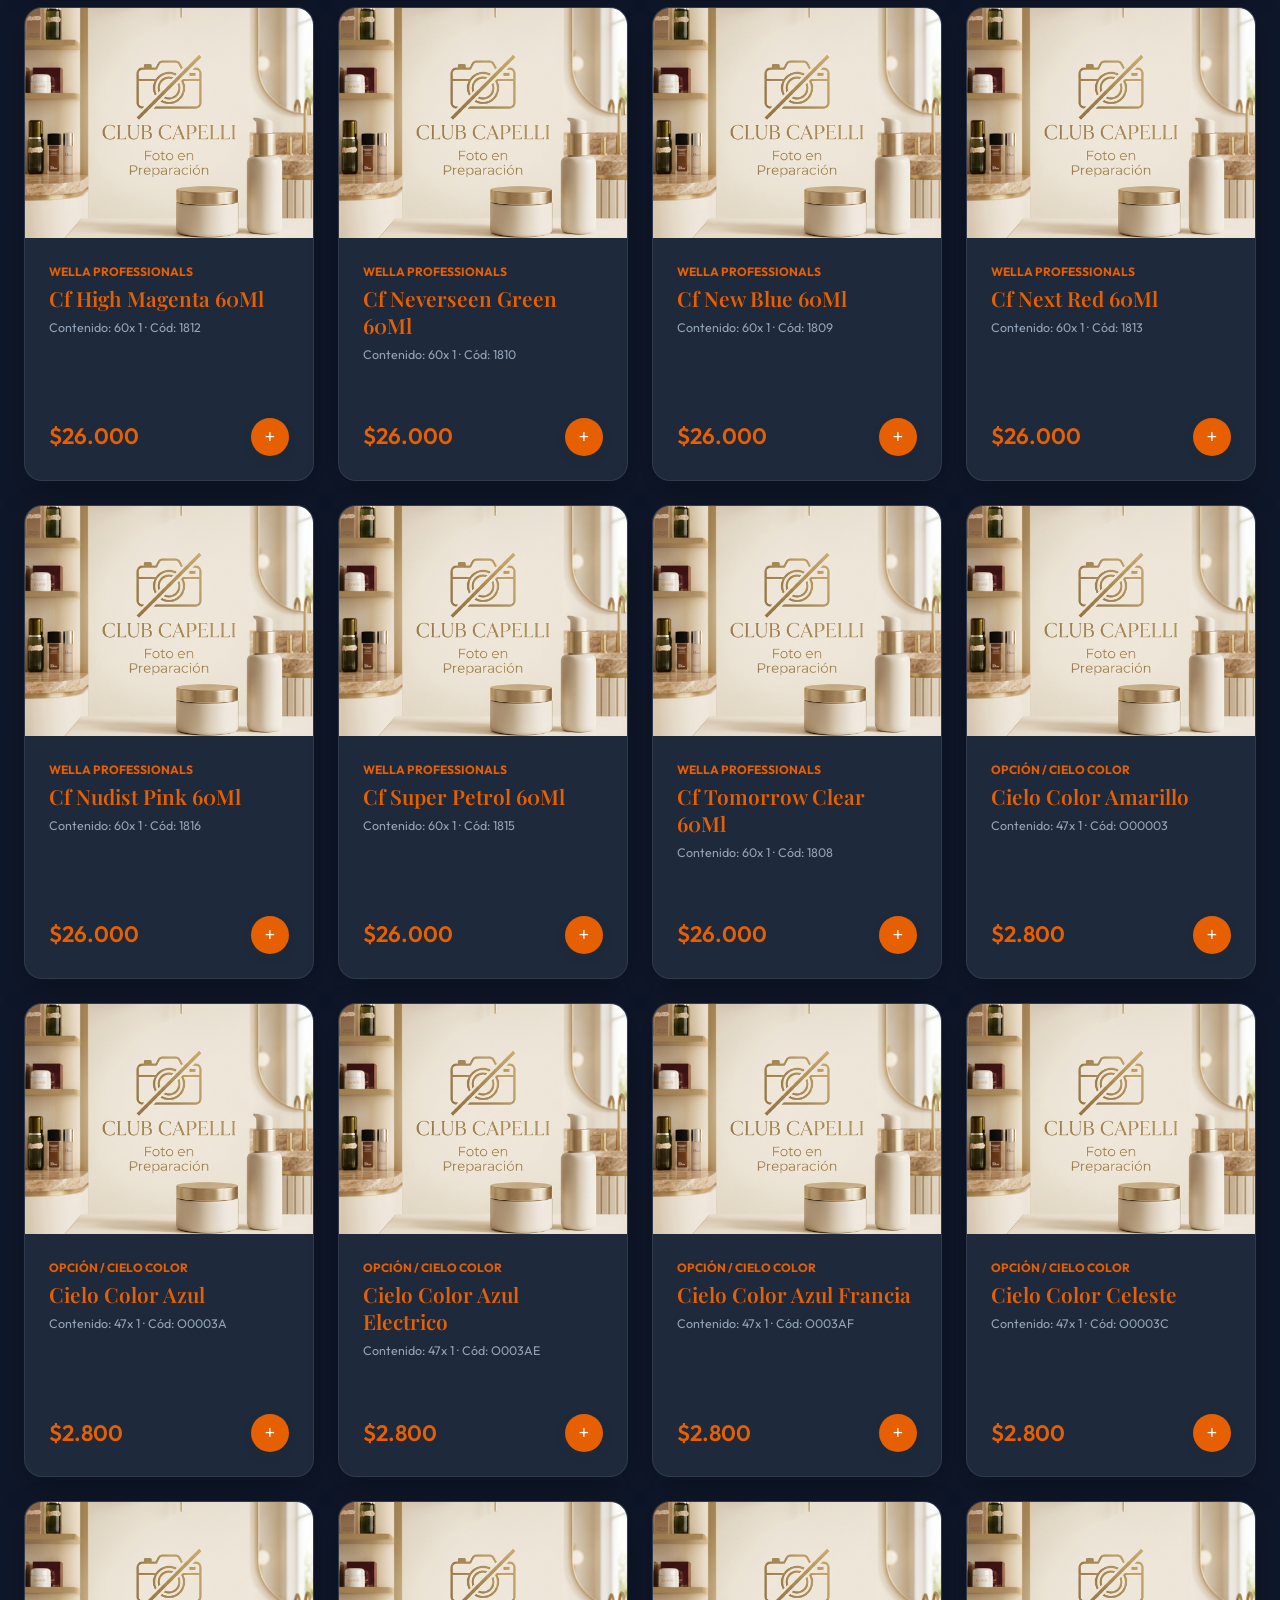
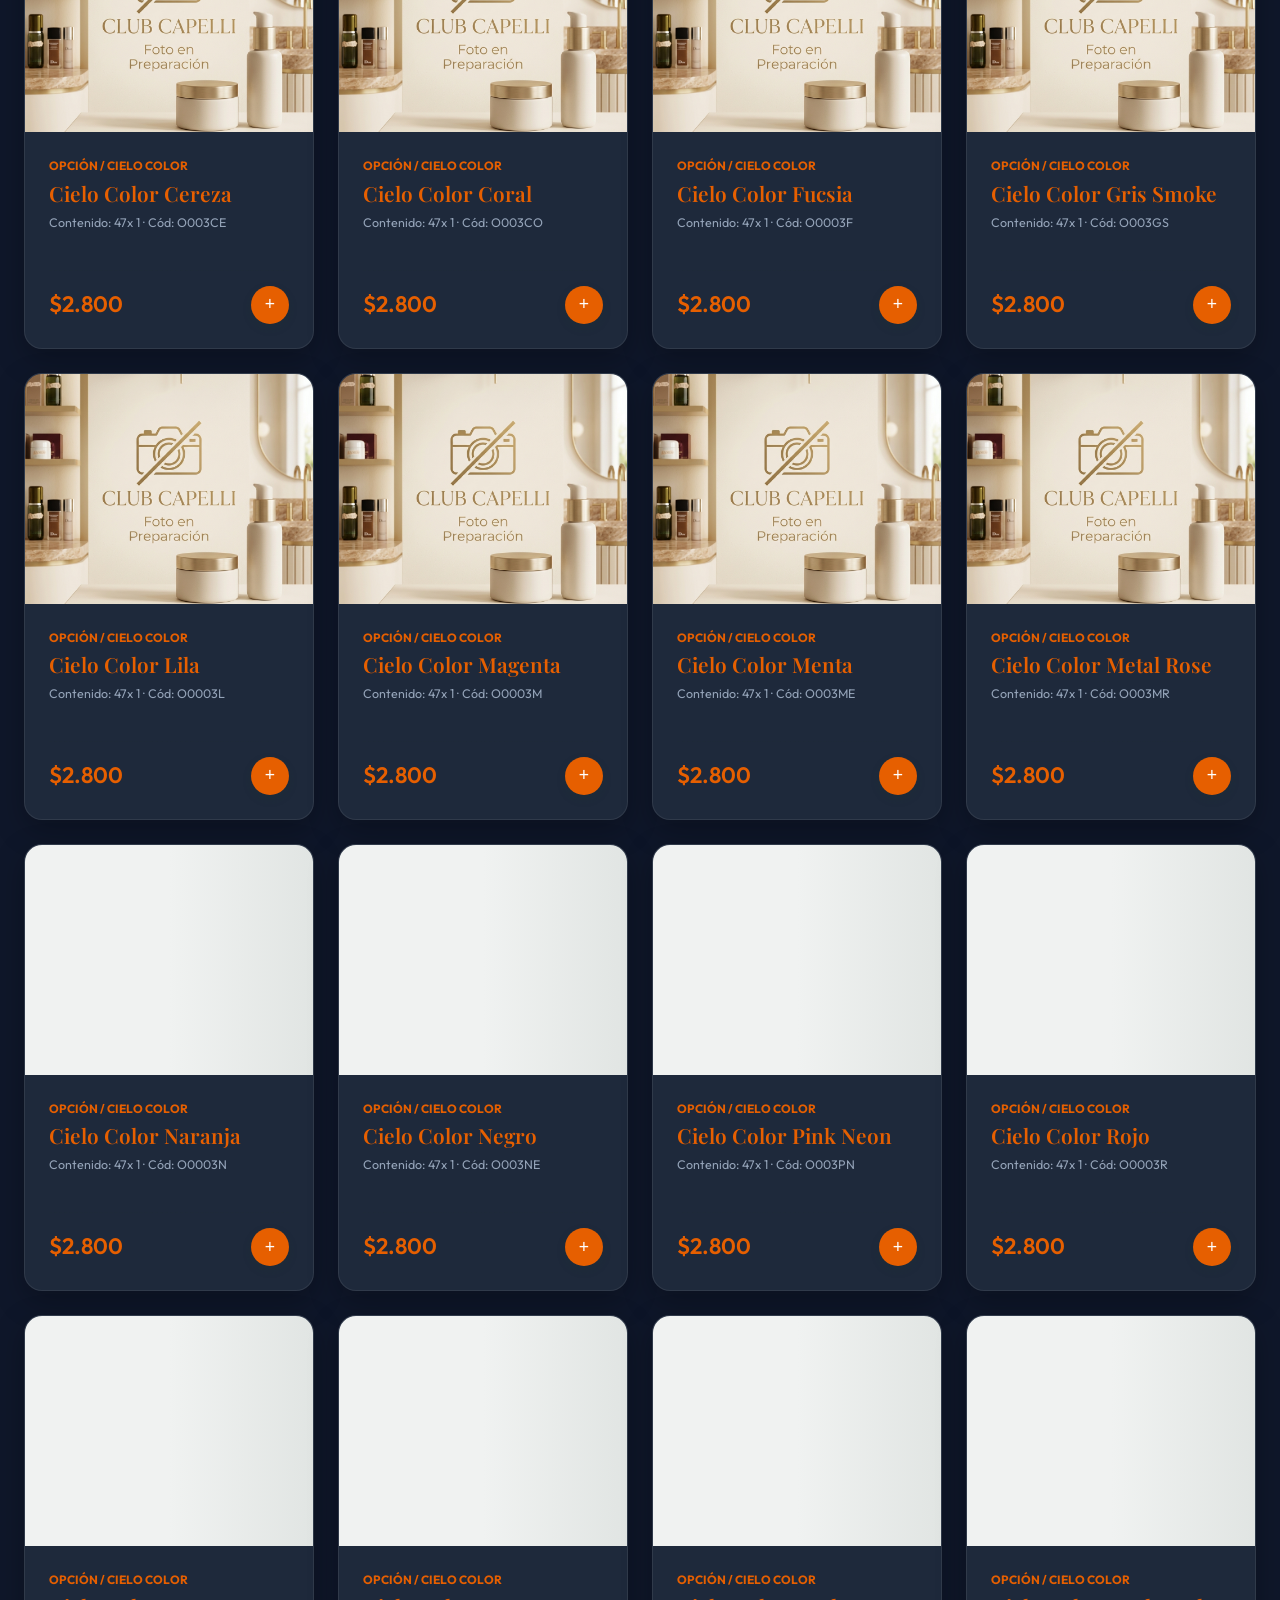
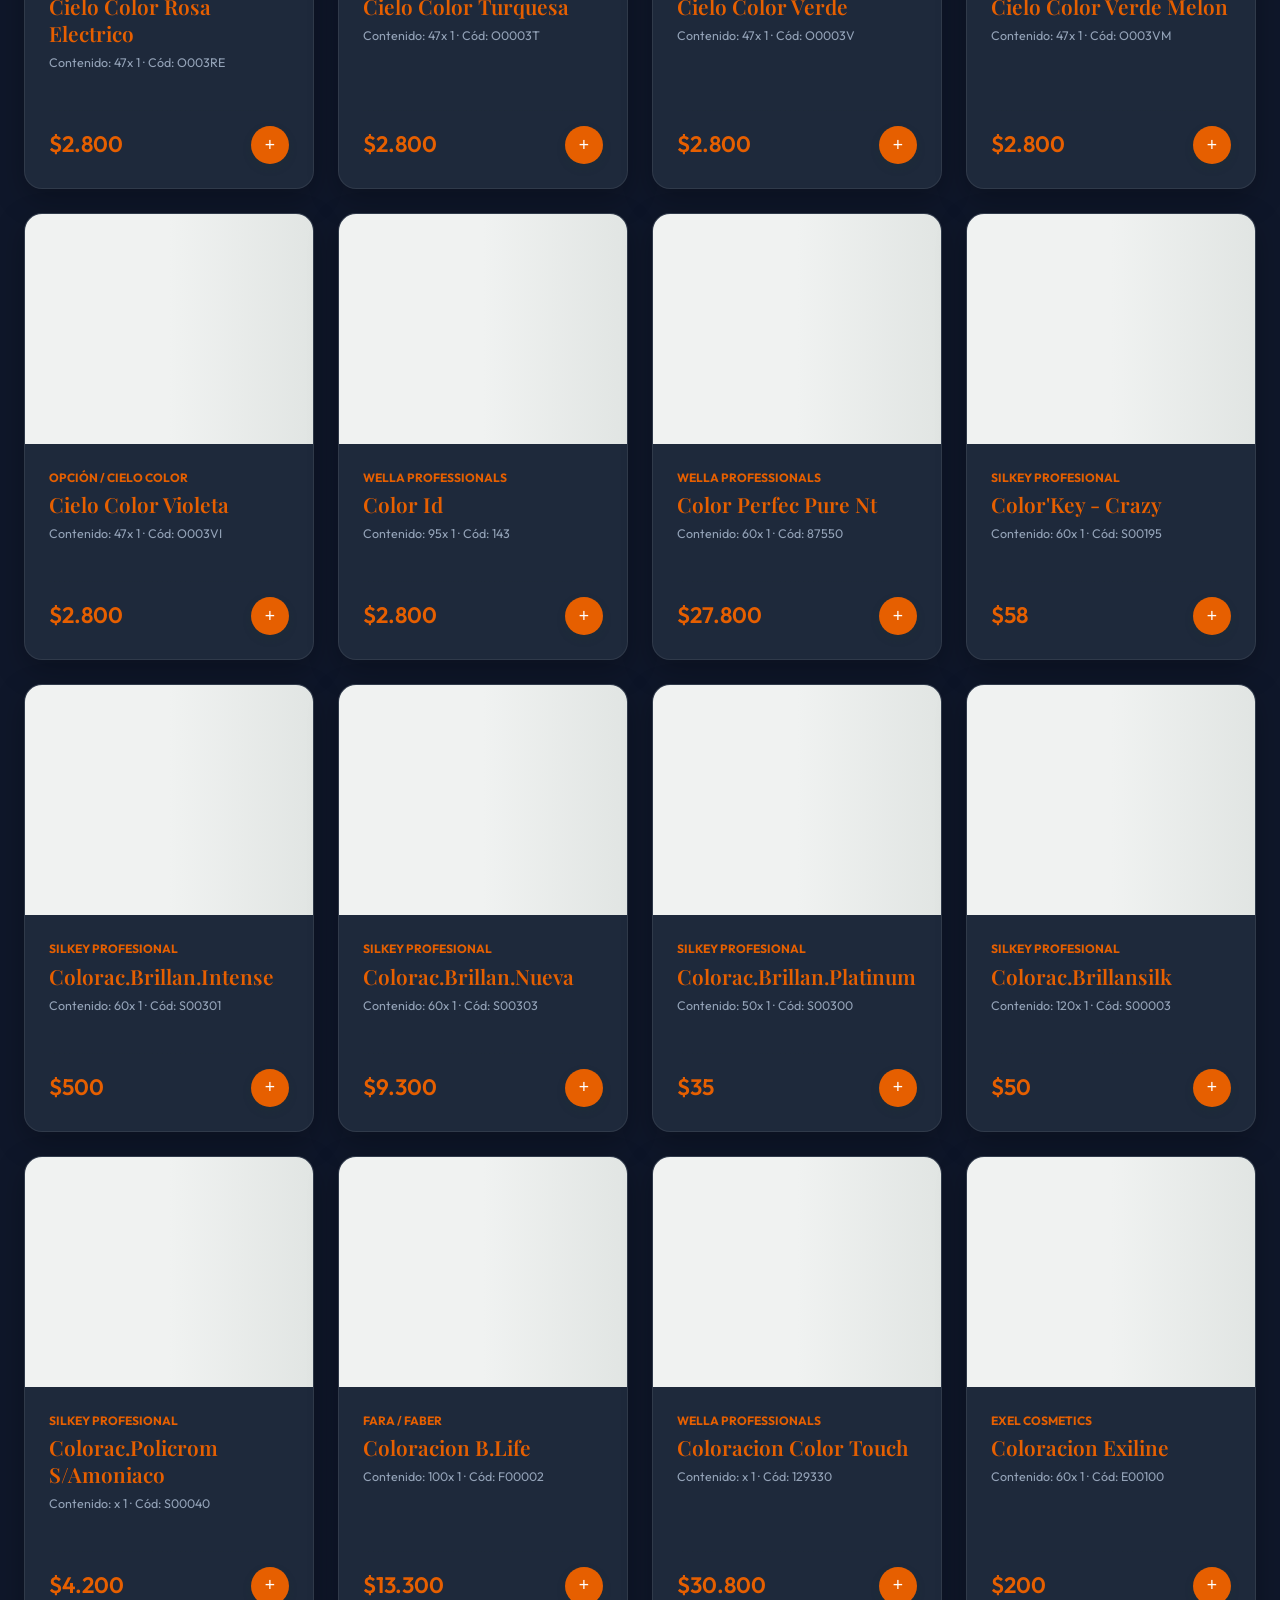
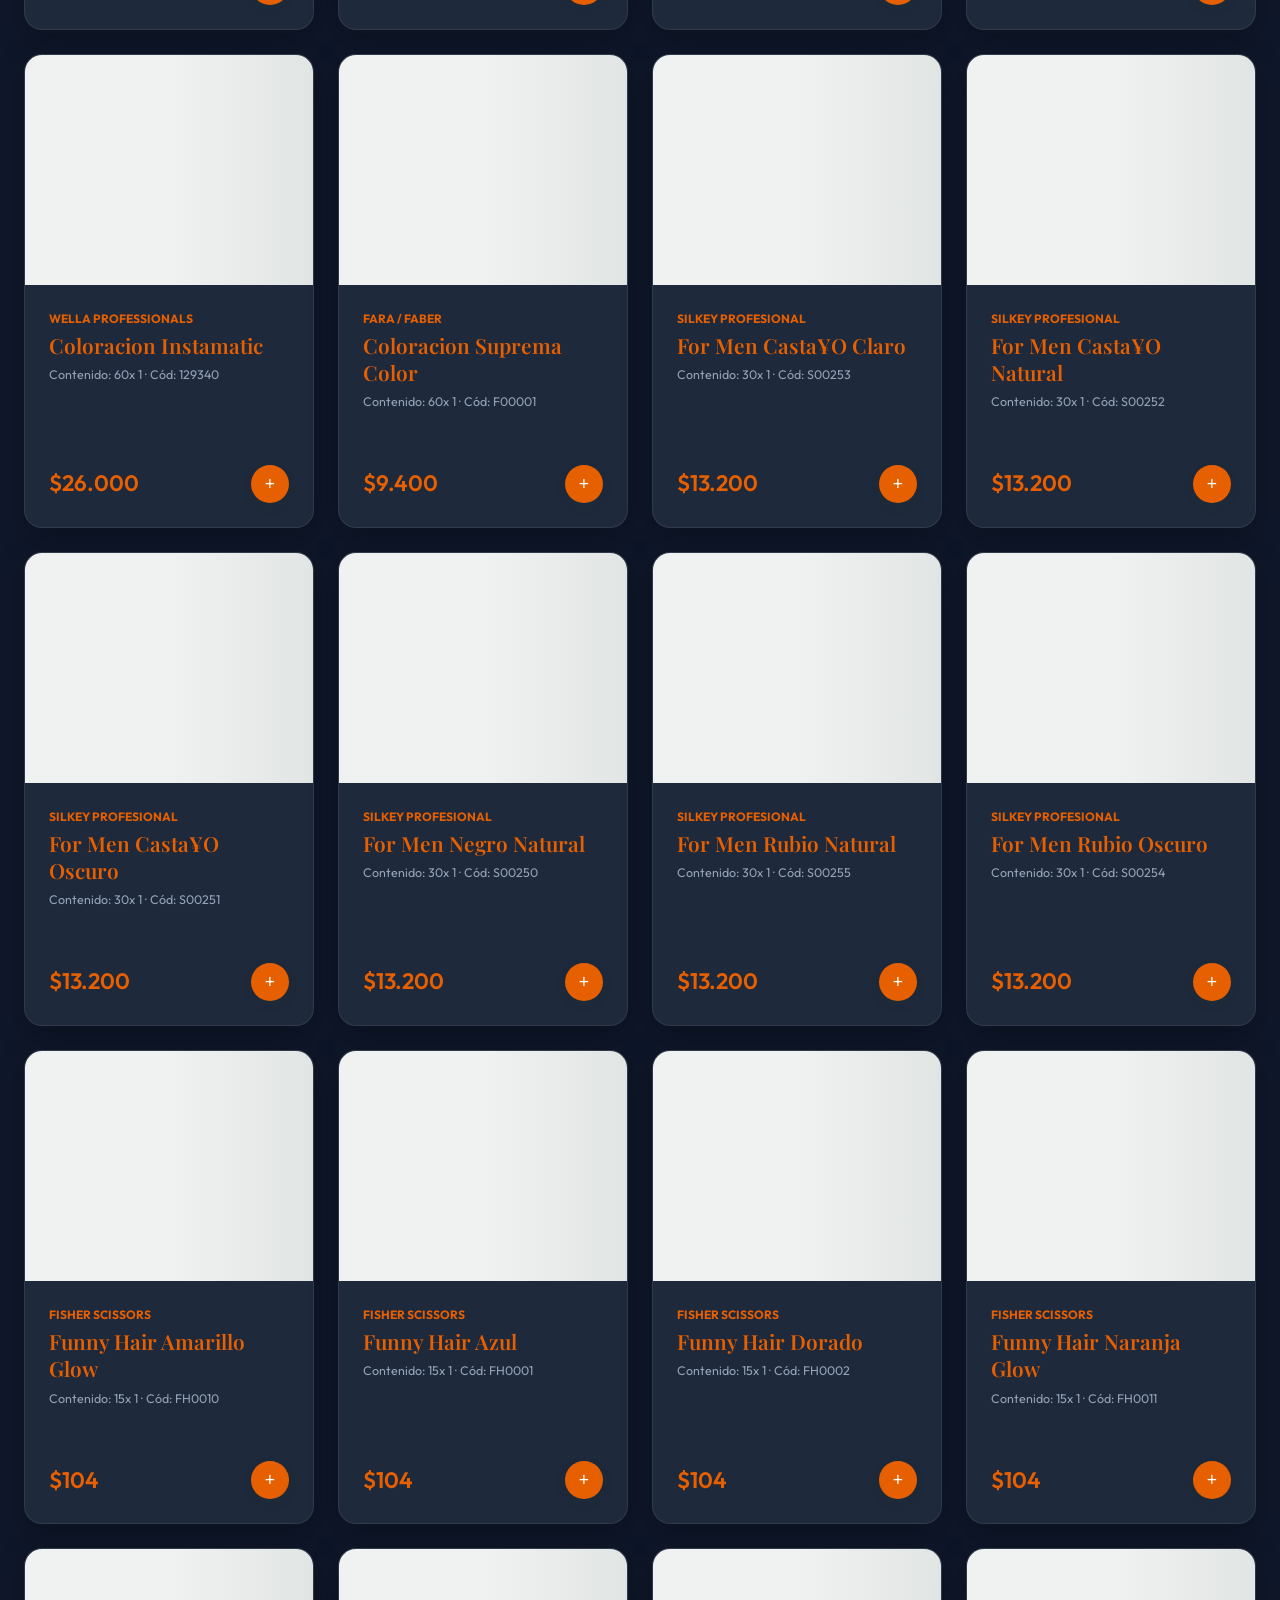
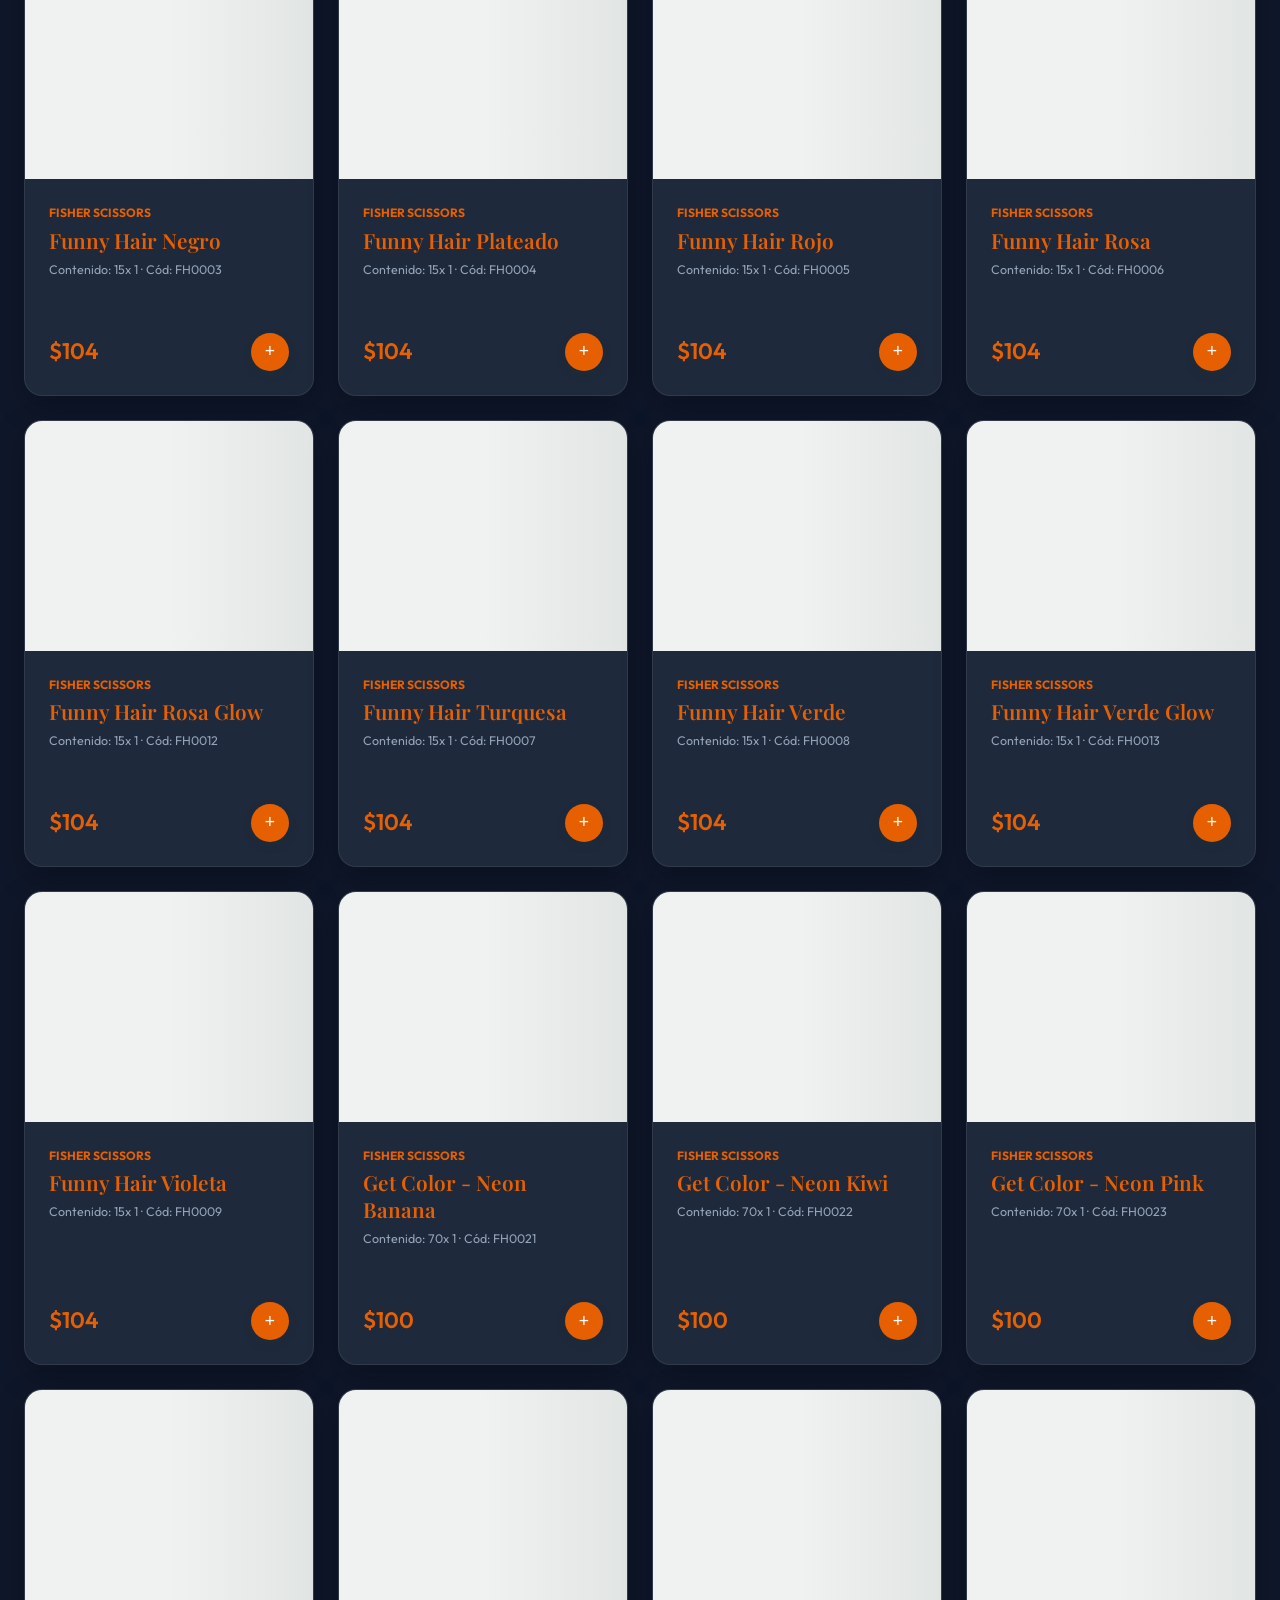
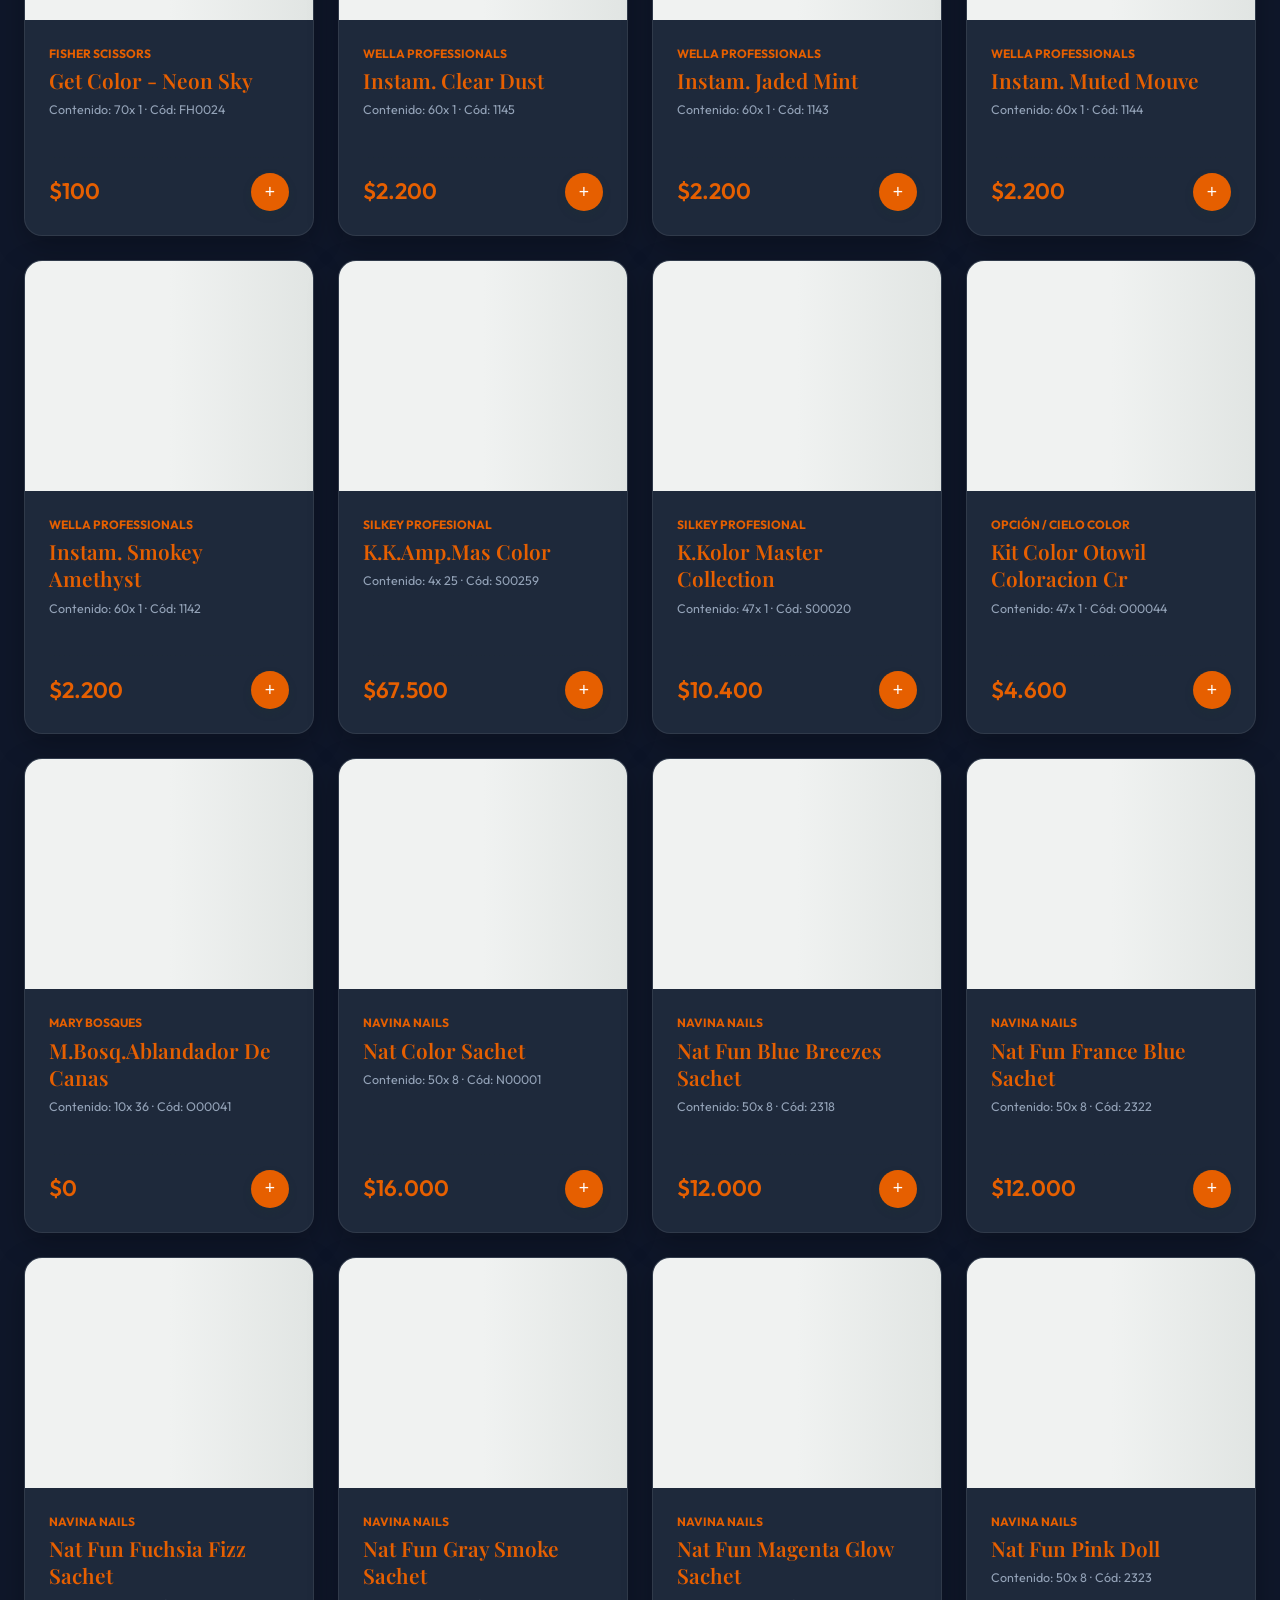
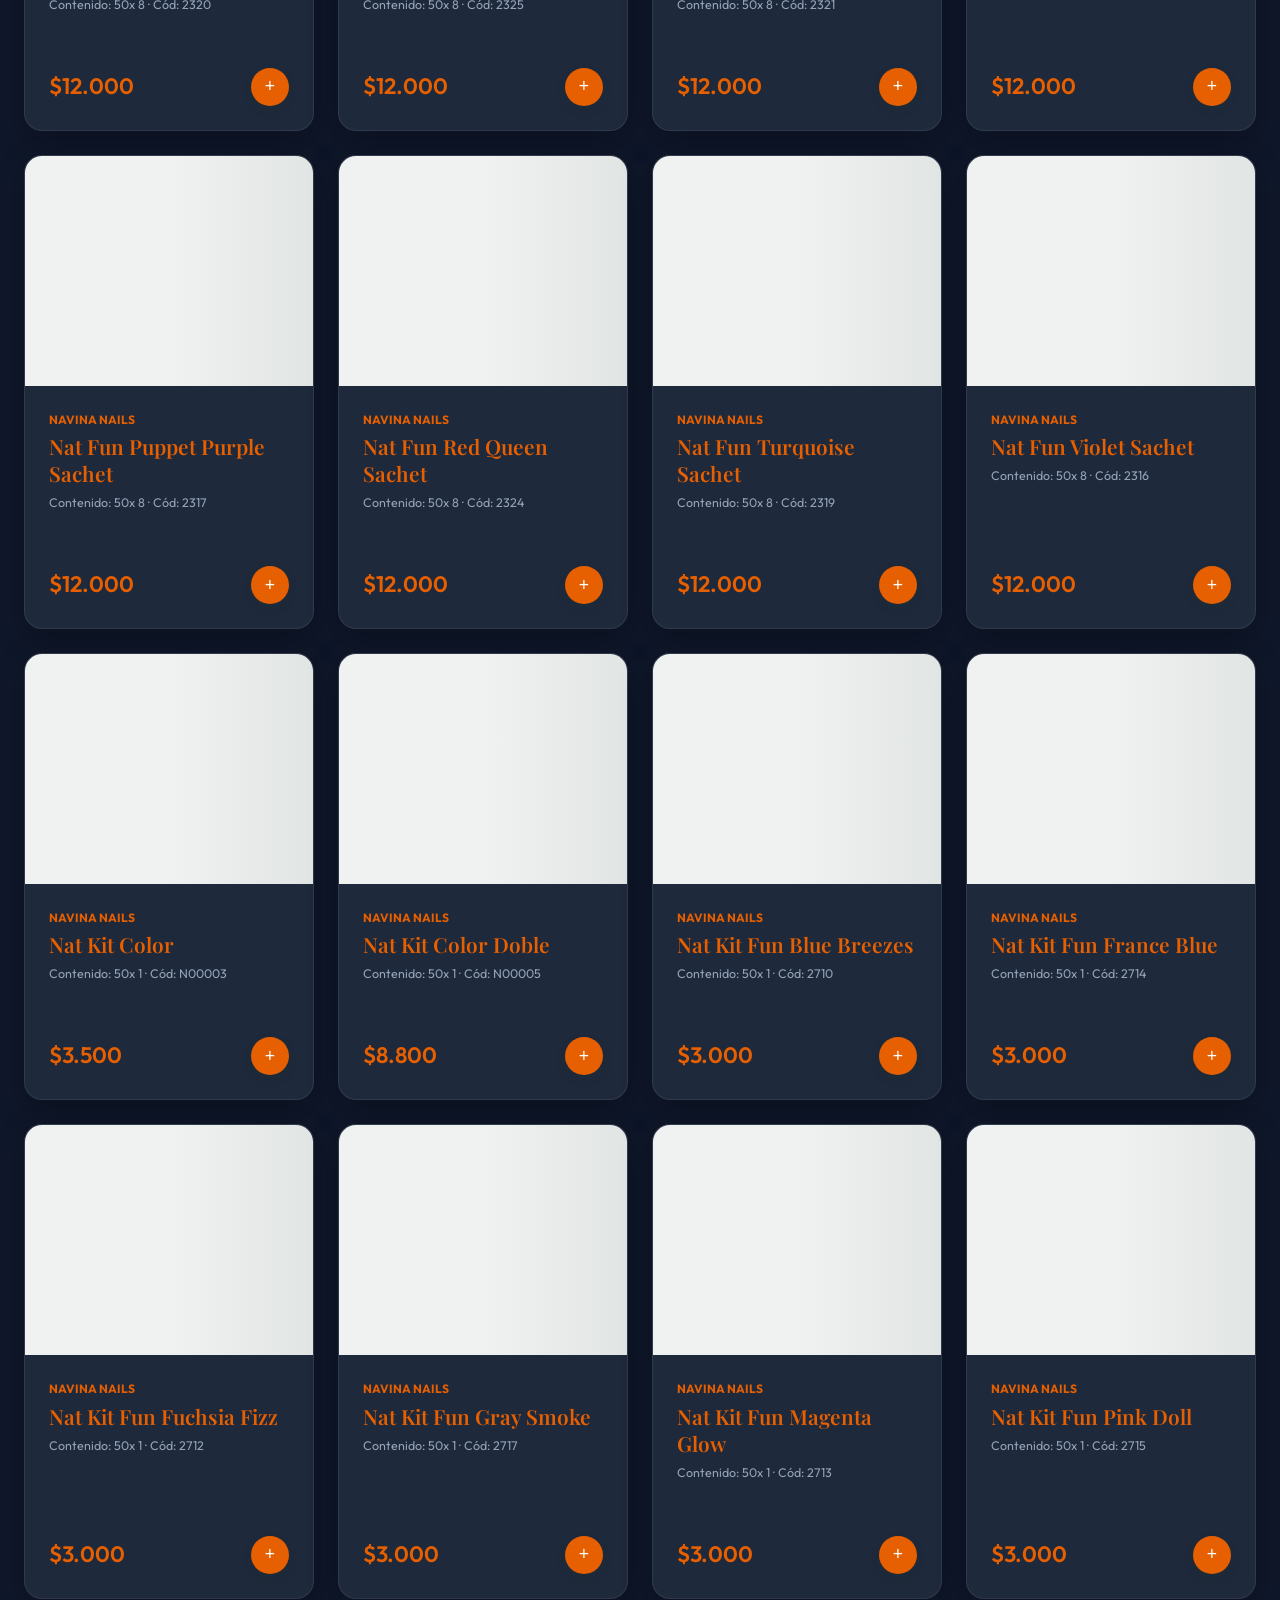
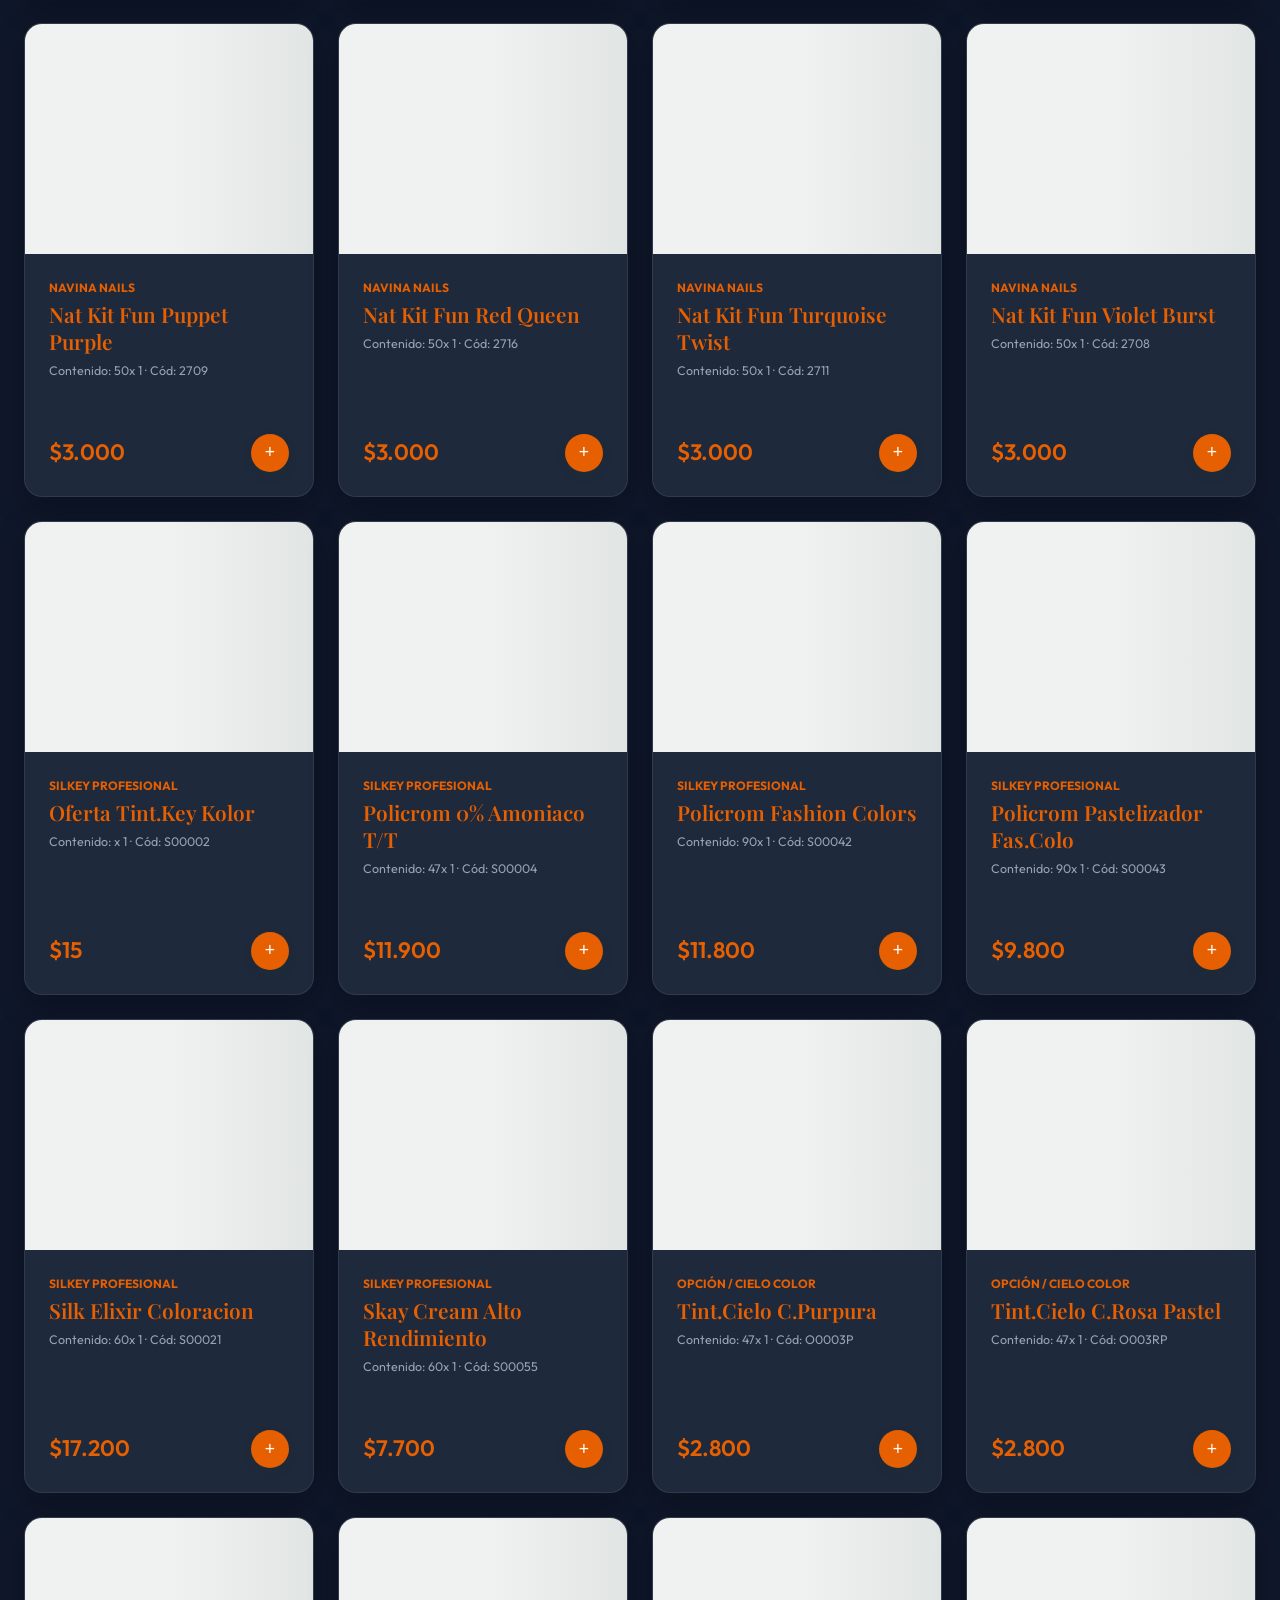
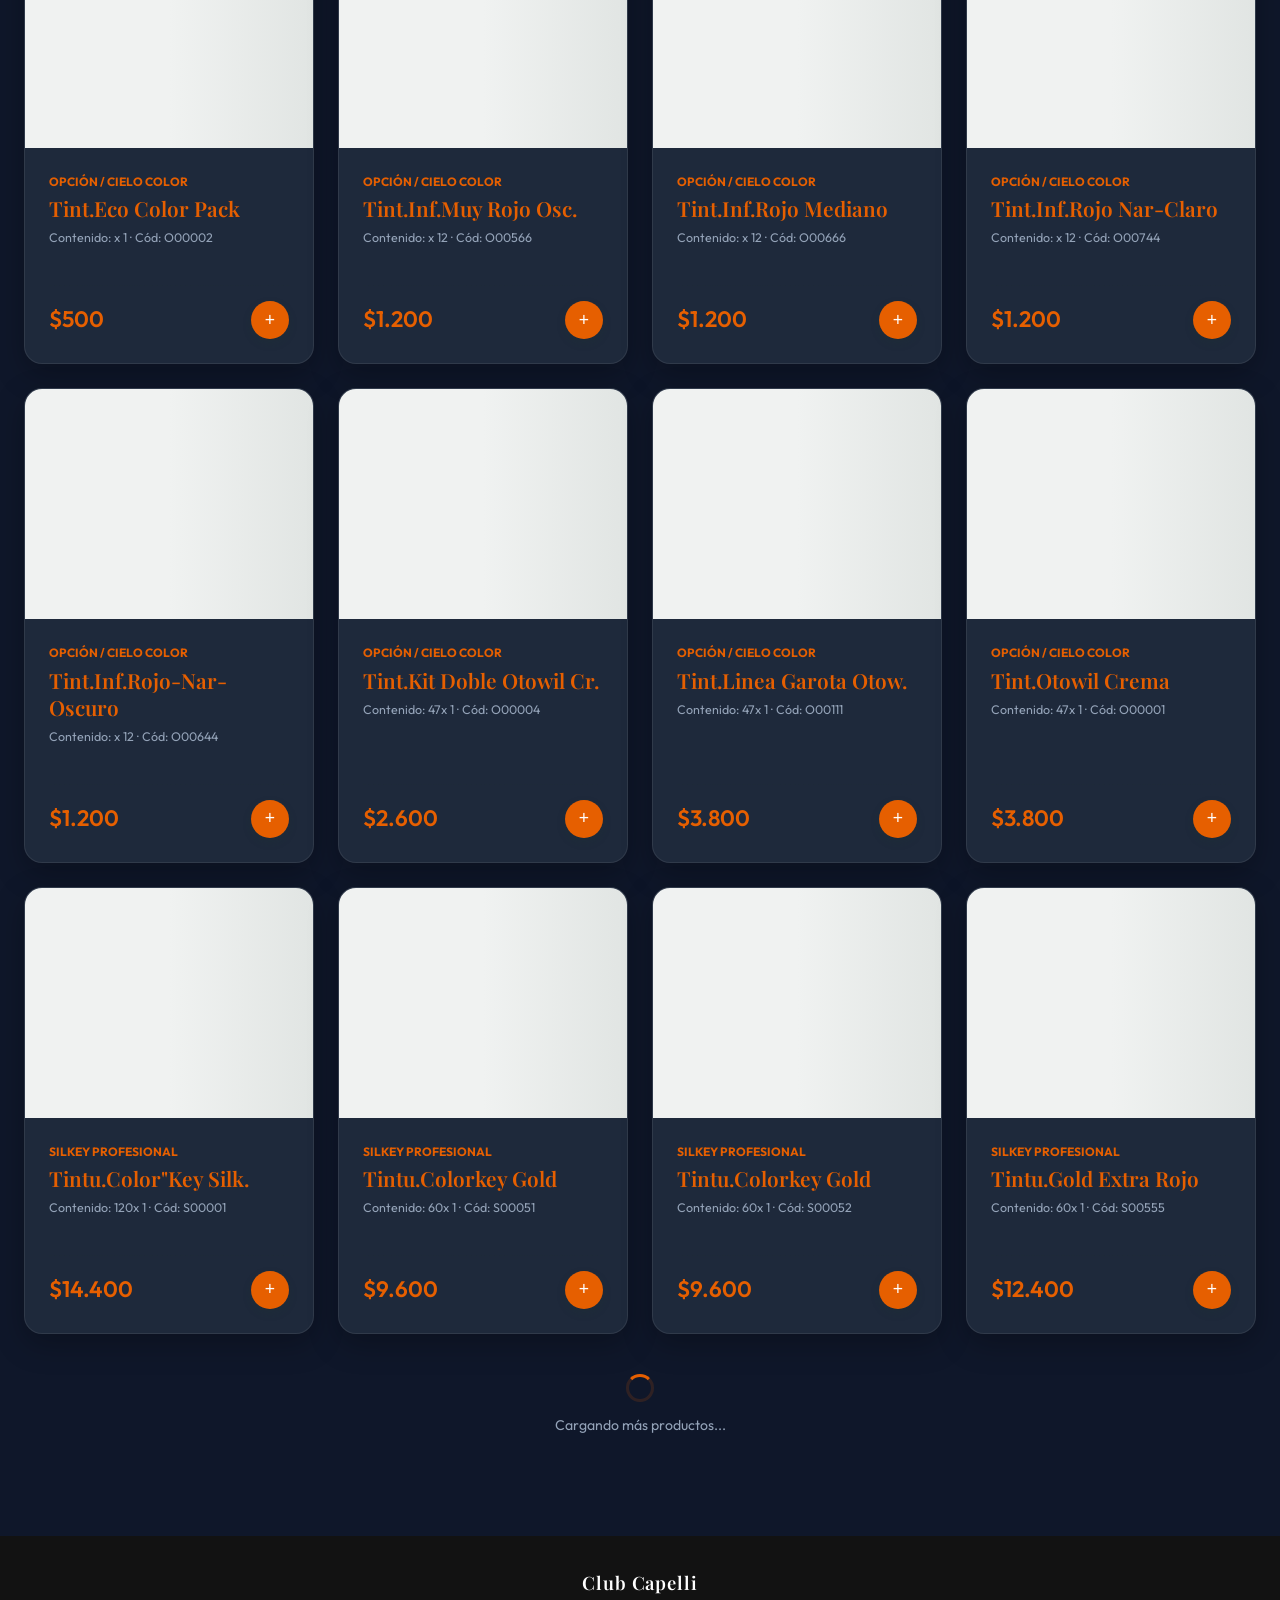
==== commit a6fccc56: "Implementar características Élite Premium: Modo Oscuro, Búsqueda por Voz, Spotlight autocomplete, Ta" ====
--- a/index.html
+++ b/index.html
@@ -62,18 +62,25 @@
           </label>
         </div>
 
-        <button class="cart-fab" onclick="openCart()" id="cartFab">
-          <span class="cart-fab-icon">🛒</span>
-          <div class="cart-count" id="cartCount">0</div>
-        </button>
-      </div>
-
-      <!-- BARRA DE BÚSQUEDA EXCLUSIVA -->
-      <div class="search-bar">
+        <div class="header-actions-wrap" style="display: flex; align-items: center; gap: 12px;">
+          <!-- CONMUTADOR DE TEMA ELITE (MODO OSCURO) -->
+          <button class="theme-toggle-btn" id="themeToggleBtn" onclick="toggleTheme()" title="Cambiar Tema">🌙</button>
+
+          <button class="cart-fab" onclick="openCart()" id="cartFab">
+            <span class="cart-fab-icon">🛒</span>
+            <div class="cart-count" id="cartCount">0</div>
+          </button>
+        </div>
+      </div>
+
+      <!-- BARRA DE BÚSQUEDA EXCLUSIVA CON VOZ Y AUTOCOMPLETE -->
+      <div class="search-bar" style="position: relative;">
         <span class="search-icon">🔍</span>
         <input type="text" placeholder="Buscá por producto, marca (ej: Wella, Idraet), código (ej: O69138)..." id="searchInput"
           oninput="handleSearch()">
-      </div>
+        <button class="voice-btn" id="voiceBtn" onclick="startVoiceSearch(event)" title="Buscar por voz" style="position: absolute; right: 38px; background: transparent; border: none; font-size: 1.15rem; cursor: pointer; color: var(--primary); outline: none; z-index: 10; display: flex; align-items: center; justify-content: center; height: 100%;">🎙️</button>
+      </div>
+      <div class="search-suggestions" id="searchSuggestions" style="display:none"></div>
     </header>
 
     <!-- BANNER PROMO HERO ESTILO PEDIDOSYA -->
@@ -165,6 +172,13 @@
 
     <!-- LISTA DE PRODUCTOS / CARTA GOURMET -->
     <div class="menu-wrap fade-section" id="fsMenu">
+      <!-- QUICK TAG FILTERS (Filtros Rápidos por Etiquetas) -->
+      <div class="quick-tags-wrap" id="quickTags">
+        <button class="tag-pill" onclick="filterMenuByTag('popular', event)" data-tag="popular">🔥 Populares</button>
+        <button class="tag-pill" onclick="filterMenuByTag('oferta', event)" data-tag="oferta">💰 Ofertas</button>
+        <button class="tag-pill" onclick="filterMenuByTag('premium', event)" data-tag="premium">⭐ Premium</button>
+        <button class="tag-pill" onclick="filterMenuByTag('vegano', event)" data-tag="vegano">🌿 Natural / Vegano</button>
+      </div>
       <div class="section-label" id="menuTitle">🍽️ Selección Completa</div>
       <div class="menu-list" id="menuList"></div>
       
@@ -184,7 +198,7 @@
           <span>•</span>
           <a href="https://instagram.com/clubcapelli" target="_blank">📸 Instagram</a>
           <span>•</span>
-          <a href="tel:3814484845">📲 Contacto Directo</a>
+          <a href="tel:3814647103">📲 Contacto Directo</a>
         </div>
         <div class="footer-copyright">
           &copy; 2026 Club Capelli - Distribuidora y Sucursal Virtual Tucumán.
@@ -379,6 +393,45 @@
     </div>
   </div>
 
+  <!-- MODAL RECIBO DIGITAL INTERACTIVO (TICKET SIMULADOR) -->
+  <div class="receipt-overlay" id="receiptOverlay" onclick="closeReceiptModal()"></div>
+  <div class="receipt-modal" id="receiptModal">
+    <div class="receipt-paper" id="receiptPaper">
+      <div class="receipt-header">
+        <div class="receipt-logo">CLUB CAPELLI</div>
+        <div class="receipt-subtitle">Sucursal Yerba Buena Premium</div>
+        <div class="receipt-address">Av. Aconquija y Lobo de la Vega</div>
+        <div class="receipt-divider"></div>
+      </div>
+      <div class="receipt-meta">
+        <div class="receipt-meta-row"><span>PEDIDO:</span><span id="recId">#CC-XXXX-XXXX</span></div>
+        <div class="receipt-meta-row"><span>FECHA:</span><span id="recDate">--/--/---- --:--</span></div>
+        <div class="receipt-meta-row"><span>CLIENTE:</span><span id="recName">--</span></div>
+        <div class="receipt-meta-row"><span>TELÉFONO:</span><span id="recTel">--</span></div>
+        <div class="receipt-meta-row"><span>MODALIDAD:</span><span id="recDelivery">--</span></div>
+        <div class="receipt-divider"></div>
+      </div>
+      <div class="receipt-items-container" id="recItems">
+        <!-- Inyectado por JS -->
+      </div>
+      <div class="receipt-divider"></div>
+      <div class="receipt-totals">
+        <div class="receipt-total-row"><span>Subtotal:</span><span id="recSubtotal">$0</span></div>
+        <div class="receipt-total-row"><span>Descuento Prof:</span><span id="recDiscount">$0</span></div>
+        <div class="receipt-total-row main"><span>TOTAL DE COMPRA:</span><span id="recTotal">$0</span></div>
+      </div>
+      <div class="receipt-divider"></div>
+      <div class="receipt-barcode">
+        <div class="barcode-lines">|||||| ||||| ||| ||||||| | ||||| | ||</div>
+        <div class="barcode-text">*** GRACIAS POR SU COMPRA ***</div>
+      </div>
+    </div>
+    <div class="receipt-actions">
+      <button class="receipt-btn download" onclick="downloadReceipt()">📥 Descargar Recibo</button>
+      <button class="receipt-btn close" onclick="closeReceiptModal()">Volver al Catálogo 🛒</button>
+    </div>
+  </div>
+
   <!-- NOTIFICACIÓN TIPO TOAST PREMIUM -->
   <div class="toast" id="toast"></div>
 
--- a/styles.css
+++ b/styles.css
@@ -3161,4 +3161,404 @@
   .cats-wrap {
     margin-top: 15px !important;
   }
+}
+
+/* ──────────────────────────────────────────────────────────────────────
+   ── 🌟 ESTILOS MODO OSCURO INTELIGENTE, VOZ, TAGS, SUGGESTIONS Y TICKET ──
+   ────────────────────────────────────────────────────────────────────── */
+
+/* 1. MODO OSCURO PREMIUM (PIZARRA CUIDADO VISUAL) */
+.dark {
+  --bg-cream: #0f172a;       /* Fondo pizarra profundo */
+  --bg-card: #1e293b;        /* Superficie pizarra suave satinada */
+  --text-dark: #f8fafc;      /* Texto de alto contraste */
+  --text-muted: #94a3b8;     /* Texto secundario gris claro */
+  --border-light: 1px solid rgba(255, 255, 255, 0.08);
+  --border-gold: 1px solid rgba(255, 215, 0, 0.35);
+  --shadow-light: 0 10px 30px rgba(0, 0, 0, 0.25);
+  --shadow-premium: 0 20px 40px rgba(0, 0, 0, 0.45);
+  --shadow-inset: inset 0 2px 4px rgba(255, 255, 255, 0.03);
+}
+
+/* Transiciones fluidas en cambios de tema */
+body, html, .menu-item, .cat-card, .brand-card, .bottom-bar, .panel, .product-modal, .form-input, .payment-btn, .delivery-btn, .search-bar input {
+  transition: background-color 0.3s cubic-bezier(0.25, 0.46, 0.45, 0.94), 
+              color 0.3s cubic-bezier(0.25, 0.46, 0.45, 0.94), 
+              border-color 0.3s cubic-bezier(0.25, 0.46, 0.45, 0.94), 
+              box-shadow 0.3s cubic-bezier(0.25, 0.46, 0.45, 0.94) !important;
+}
+
+/* Estilos de Switch/Botón del tema en header */
+.theme-toggle-btn {
+  background: rgba(255, 255, 255, 0.12);
+  border: none;
+  font-size: 1.2rem;
+  cursor: pointer;
+  width: 36px;
+  height: 36px;
+  border-radius: 50%;
+  display: flex;
+  align-items: center;
+  justify-content: center;
+  transition: var(--transition-smooth);
+  color: #ffffff;
+  outline: none;
+  box-shadow: 0 2px 8px rgba(0,0,0,0.1);
+}
+.theme-toggle-btn:hover {
+  background: rgba(255, 255, 255, 0.25);
+  transform: scale(1.08) rotate(15deg);
+}
+
+/* 2. BÚSQUEDA POR VOZ (CON EFECTO SONAR ROJO) */
+.voice-btn {
+  transition: var(--transition-smooth);
+  border-radius: 50%;
+}
+.voice-btn:hover {
+  transform: scale(1.1);
+  background: rgba(230, 95, 0, 0.08);
+}
+.dark .voice-btn:hover {
+  background: rgba(255, 215, 0, 0.1);
+}
+.voice-btn.active {
+  background-color: rgba(217, 4, 41, 0.15) !important;
+  color: #d90429 !important;
+  animation: voicePulse 1.3s infinite ease-in-out;
+}
+@keyframes voicePulse {
+  0% { box-shadow: 0 0 0 0 rgba(217, 4, 41, 0.5); }
+  70% { box-shadow: 0 0 0 10px rgba(217, 4, 41, 0); }
+  100% { box-shadow: 0 0 0 0 rgba(217, 4, 41, 0); }
+}
+
+/* 3. SUGERENCIAS AUTOCOMPLETADO (SPOTLIGHT GLASSMORPHIC) */
+.search-suggestions {
+  position: absolute;
+  top: 100%;
+  left: 24px;
+  right: 24px;
+  background: rgba(255, 255, 255, 0.95);
+  border: 1px solid rgba(230, 95, 0, 0.18);
+  border-radius: 16px;
+  box-shadow: 0 15px 40px rgba(0, 0, 0, 0.12);
+  z-index: 1050;
+  max-height: 280px;
+  overflow-y: auto;
+  margin-top: 8px;
+  backdrop-filter: blur(12px);
+  -webkit-backdrop-filter: blur(12px);
+  padding: 6px 0;
+}
+@media (max-width: 576px) {
+  .search-suggestions {
+    left: 16px !important;
+    right: 16px !important;
+  }
+}
+.dark .search-suggestions {
+  background: rgba(30, 41, 59, 0.95);
+  border-color: rgba(255, 215, 0, 0.25);
+  box-shadow: 0 15px 40px rgba(0, 0, 0, 0.35);
+}
+.suggestion-item {
+  display: flex;
+  align-items: center;
+  gap: 12px;
+  padding: 10px 16px;
+  cursor: pointer;
+  transition: var(--transition-smooth);
+  border-bottom: 1px solid rgba(18, 18, 18, 0.03);
+}
+.dark .suggestion-item {
+  border-bottom-color: rgba(255, 255, 255, 0.04);
+}
+.suggestion-item:last-child {
+  border-bottom: none;
+}
+.suggestion-item:hover {
+  background: rgba(230, 95, 0, 0.06);
+}
+.dark .suggestion-item:hover {
+  background: rgba(255, 215, 0, 0.1);
+}
+.suggestion-emoji {
+  font-size: 1.25rem;
+  width: 24px;
+  text-align: center;
+}
+.suggestion-info {
+  display: flex;
+  flex-direction: column;
+  flex-grow: 1;
+}
+.suggestion-name {
+  font-size: 0.85rem;
+  font-weight: 600;
+  color: var(--text-dark);
+  line-height: 1.3;
+}
+.suggestion-brand {
+  font-size: 0.68rem;
+  color: var(--primary);
+  text-transform: uppercase;
+  font-weight: 800;
+  letter-spacing: 0.03em;
+}
+.dark .suggestion-brand {
+  color: #ffd700;
+}
+.suggestion-price {
+  font-size: 0.85rem;
+  font-weight: 700;
+  color: var(--text-dark);
+}
+
+/* 4. PASTILLAS DE TAGS RÁPIDOS */
+.quick-tags-wrap {
+  display: flex;
+  gap: 10px;
+  overflow-x: auto;
+  padding: 10px 2px 14px 2px;
+  scrollbar-width: none;
+  -webkit-overflow-scrolling: touch;
+  margin-bottom: 8px;
+}
+.quick-tags-wrap::-webkit-scrollbar {
+  display: none;
+}
+.tag-pill {
+  flex: 0 0 auto;
+  background: var(--bg-card);
+  border: 1px solid rgba(18, 18, 18, 0.06);
+  color: var(--text-dark);
+  padding: 8px 16px;
+  border-radius: 30px;
+  font-family: var(--font-sans);
+  font-size: 0.85rem;
+  font-weight: 600;
+  cursor: pointer;
+  transition: var(--transition-smooth);
+  box-shadow: 0 2px 6px rgba(0, 0, 0, 0.02);
+  outline: none;
+}
+.dark .tag-pill {
+  border-color: rgba(255, 255, 255, 0.06);
+  box-shadow: 0 4px 10px rgba(0, 0, 0, 0.15);
+}
+.tag-pill:hover {
+  border-color: var(--primary-light);
+  transform: translateY(-1px);
+}
+.dark .tag-pill:hover {
+  border-color: #ffd700;
+}
+.tag-pill.active {
+  background: linear-gradient(135deg, var(--primary) 0%, #ff7300 100%);
+  color: #ffffff !important;
+  border-color: var(--primary) !important;
+  box-shadow: 0 5px 12px rgba(230, 95, 0, 0.22) !important;
+}
+.dark .tag-pill.active {
+  background: linear-gradient(135deg, #ffd700 0%, #ffa500 100%);
+  color: #121212 !important;
+  border-color: #ffd700 !important;
+  box-shadow: 0 5px 12px rgba(255, 215, 0, 0.3) !important;
+}
+
+/* 5. RECIBO DIGITAL INTERACTIVO (TICKET FÍSICO REALISTA) */
+.receipt-overlay {
+  position: fixed;
+  top: 0;
+  left: 0;
+  width: 100vw;
+  height: 100vh;
+  background: rgba(18, 18, 18, 0.7);
+  backdrop-filter: blur(8px);
+  -webkit-backdrop-filter: blur(8px);
+  z-index: 2000;
+  opacity: 0;
+  visibility: hidden;
+  transition: var(--transition-smooth);
+}
+.receipt-overlay.open {
+  opacity: 1;
+  visibility: visible;
+}
+.receipt-modal {
+  position: fixed;
+  top: 50%;
+  left: 50%;
+  transform: translate(-50%, -45%) scale(0.95);
+  width: 90%;
+  max-width: 410px;
+  z-index: 2010;
+  opacity: 0;
+  visibility: hidden;
+  transition: all 0.5s cubic-bezier(0.16, 1, 0.3, 1);
+  display: flex;
+  flex-direction: column;
+  gap: 15px;
+}
+.receipt-modal.open {
+  transform: translate(-50%, -50%) scale(1);
+  opacity: 1;
+  visibility: visible;
+}
+.receipt-paper {
+  background: #ffffff;
+  color: #121212;
+  padding: 32px 24px;
+  border-radius: 3px;
+  box-shadow: 0 20px 45px rgba(0,0,0,0.3);
+  font-family: 'Courier New', Courier, monospace;
+  font-size: 0.82rem;
+  position: relative;
+  border-left: 2px solid rgba(18,18,18,0.05);
+  border-right: 2px solid rgba(18,18,18,0.05);
+}
+/* Troquelado superior e inferior */
+.receipt-paper::before, .receipt-paper::after {
+  content: "";
+  position: absolute;
+  left: 0;
+  width: 100%;
+  height: 8px;
+  background-size: 16px 8px;
+}
+.receipt-paper::before {
+  top: -8px;
+  background-image: linear-gradient(135deg, #ffffff 25%, transparent 25%), linear-gradient(225deg, #ffffff 25%, transparent 25%);
+}
+.receipt-paper::after {
+  bottom: -8px;
+  background-image: linear-gradient(45deg, #ffffff 25%, transparent 25%), linear-gradient(-45deg, #ffffff 25%, transparent 25%);
+}
+.receipt-header {
+  text-align: center;
+  margin-bottom: 12px;
+}
+.receipt-logo {
+  font-size: 1.3rem;
+  font-weight: 900;
+  letter-spacing: 0.05em;
+  color: #121212;
+}
+.receipt-subtitle {
+  font-size: 0.7rem;
+  opacity: 0.85;
+  margin-top: 2px;
+}
+.receipt-address {
+  font-size: 0.68rem;
+  opacity: 0.75;
+  margin-top: 1px;
+}
+.receipt-divider {
+  border-top: 1px dashed #2c2c2c;
+  margin: 10px 0;
+}
+.receipt-meta {
+  display: flex;
+  flex-direction: column;
+  gap: 3px;
+}
+.receipt-meta-row {
+  display: flex;
+  justify-content: space-between;
+}
+.receipt-items-container {
+  display: flex;
+  flex-direction: column;
+  gap: 6px;
+  max-height: 180px;
+  overflow-y: auto;
+  padding-right: 2px;
+}
+.receipt-item-row {
+  display: flex;
+  justify-content: space-between;
+  align-items: flex-start;
+}
+.receipt-item-details {
+  display: flex;
+  flex-direction: column;
+}
+.receipt-item-name {
+  font-weight: 700;
+}
+.receipt-item-sub {
+  font-size: 0.72rem;
+  opacity: 0.8;
+}
+.receipt-totals {
+  display: flex;
+  flex-direction: column;
+  gap: 5px;
+}
+.receipt-total-row {
+  display: flex;
+  justify-content: space-between;
+}
+.receipt-total-row.main {
+  font-size: 1rem;
+  font-weight: 900;
+  border-top: 1px dashed #121212;
+  padding-top: 6px;
+  margin-top: 4px;
+}
+.receipt-barcode {
+  text-align: center;
+  margin-top: 12px;
+}
+.barcode-lines {
+  font-size: 1.1rem;
+  letter-spacing: 0.12em;
+  color: #121212;
+}
+.barcode-text {
+  font-size: 0.7rem;
+  margin-top: 4px;
+  font-weight: 700;
+  color: #121212;
+}
+.receipt-actions {
+  display: flex;
+  flex-direction: column;
+  gap: 8px;
+}
+.receipt-btn {
+  padding: 12px;
+  border-radius: 30px;
+  font-family: var(--font-sans);
+  font-size: 0.88rem;
+  font-weight: 700;
+  cursor: pointer;
+  border: none;
+  transition: var(--transition-smooth);
+}
+.receipt-btn.download {
+  background: #ffd700;
+  color: #121212;
+  box-shadow: 0 5px 12px rgba(255, 215, 0, 0.25);
+}
+.receipt-btn.download:hover {
+  transform: translateY(-1px);
+  box-shadow: 0 7px 15px rgba(255, 215, 0, 0.35);
+}
+.receipt-btn.close {
+  background: rgba(255, 255, 255, 0.12);
+  color: #ffffff;
+  border: 1px solid rgba(255, 255, 255, 0.22);
+}
+.receipt-btn.close:hover {
+  background: rgba(255, 255, 255, 0.22);
+}
+.dark .receipt-btn.close {
+  background: rgba(30, 41, 59, 0.6);
+  border-color: rgba(255,255,255,0.08);
+}
+.dark .receipt-btn.close:hover {
+  background: rgba(30, 41, 59, 0.85);
 }
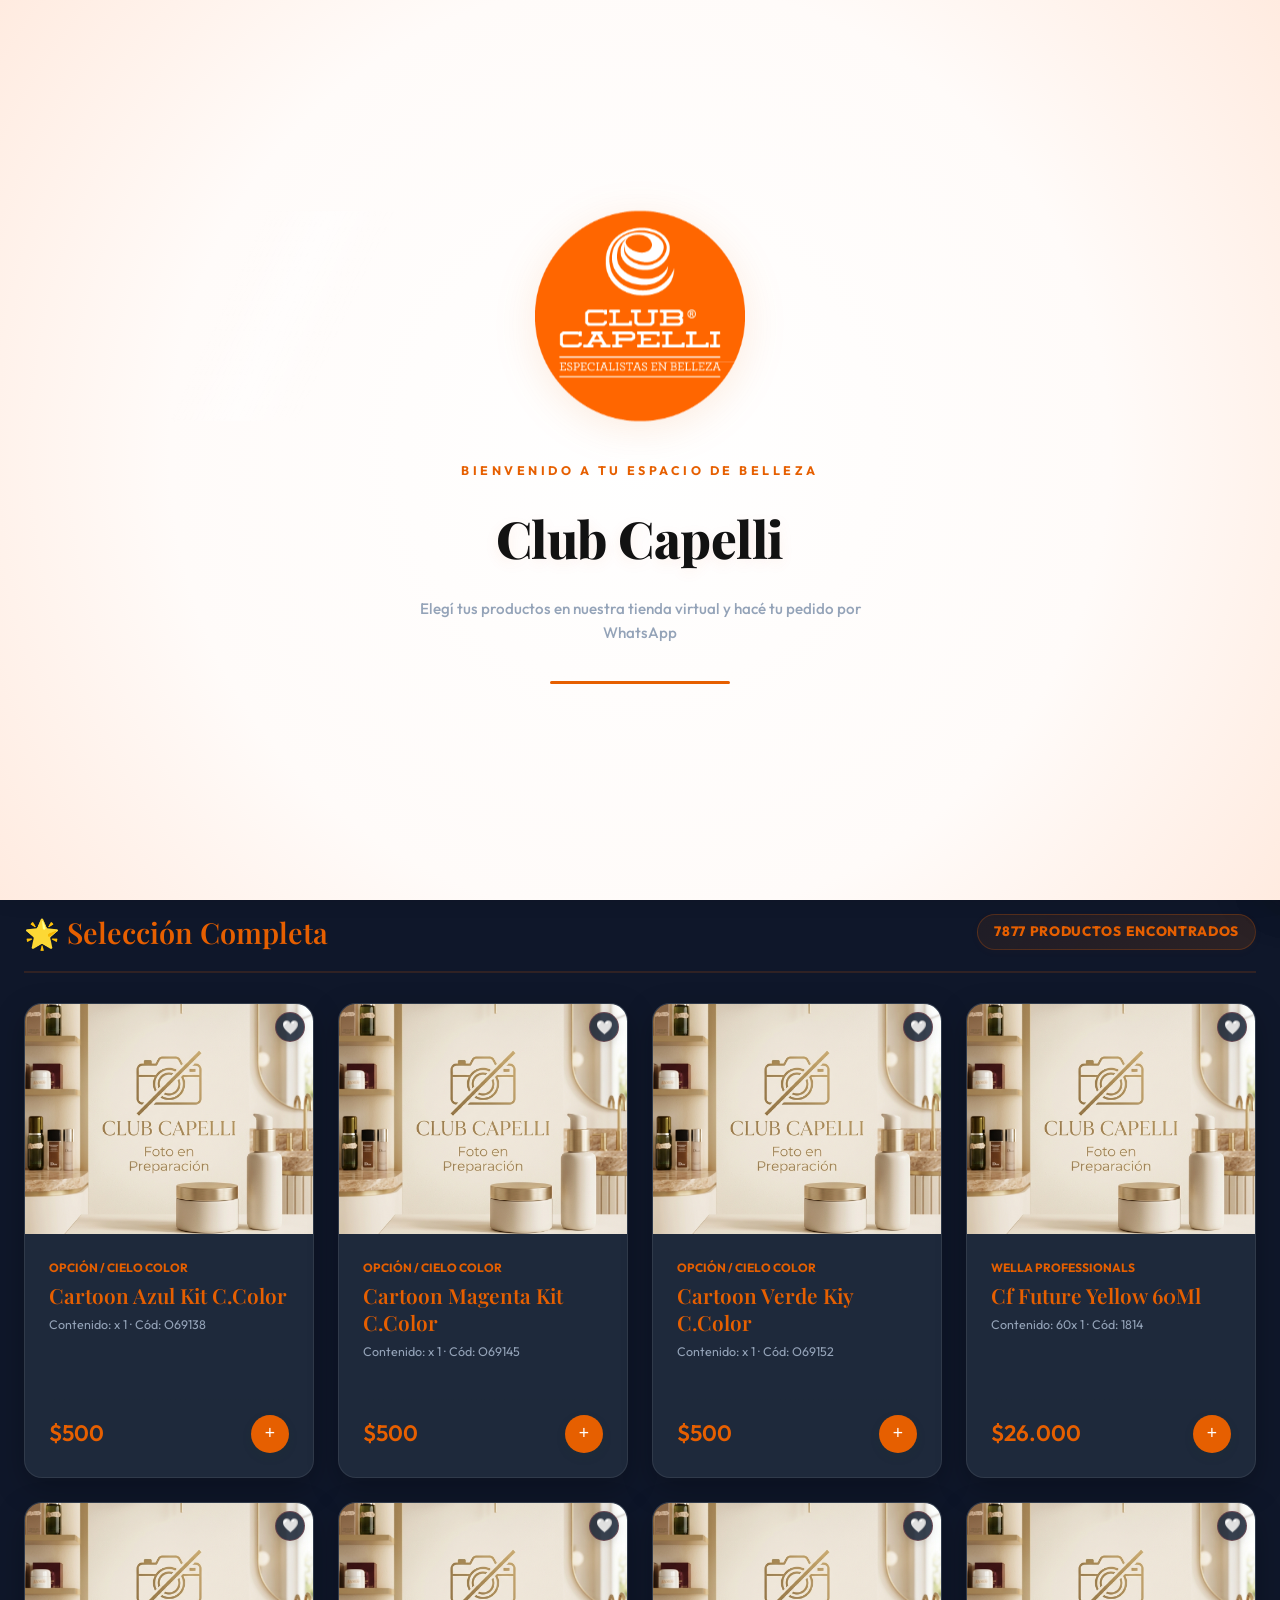
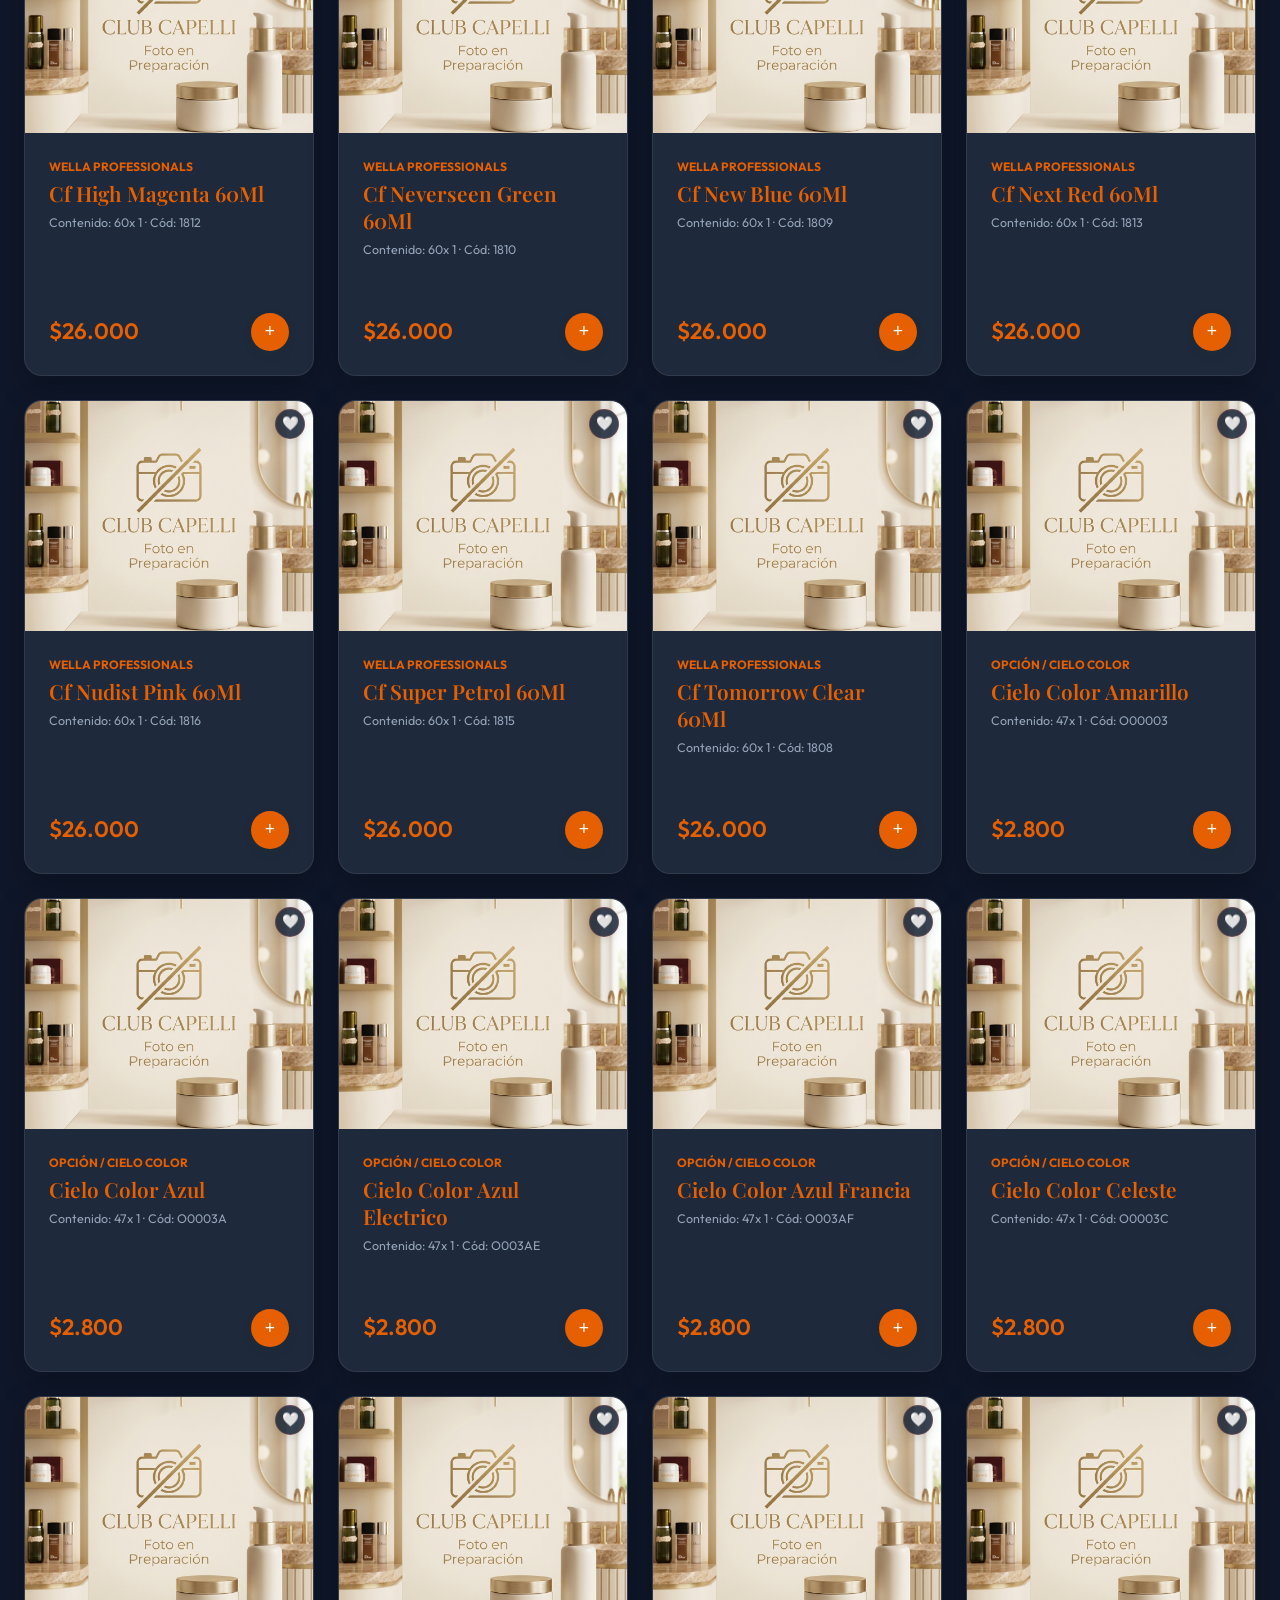
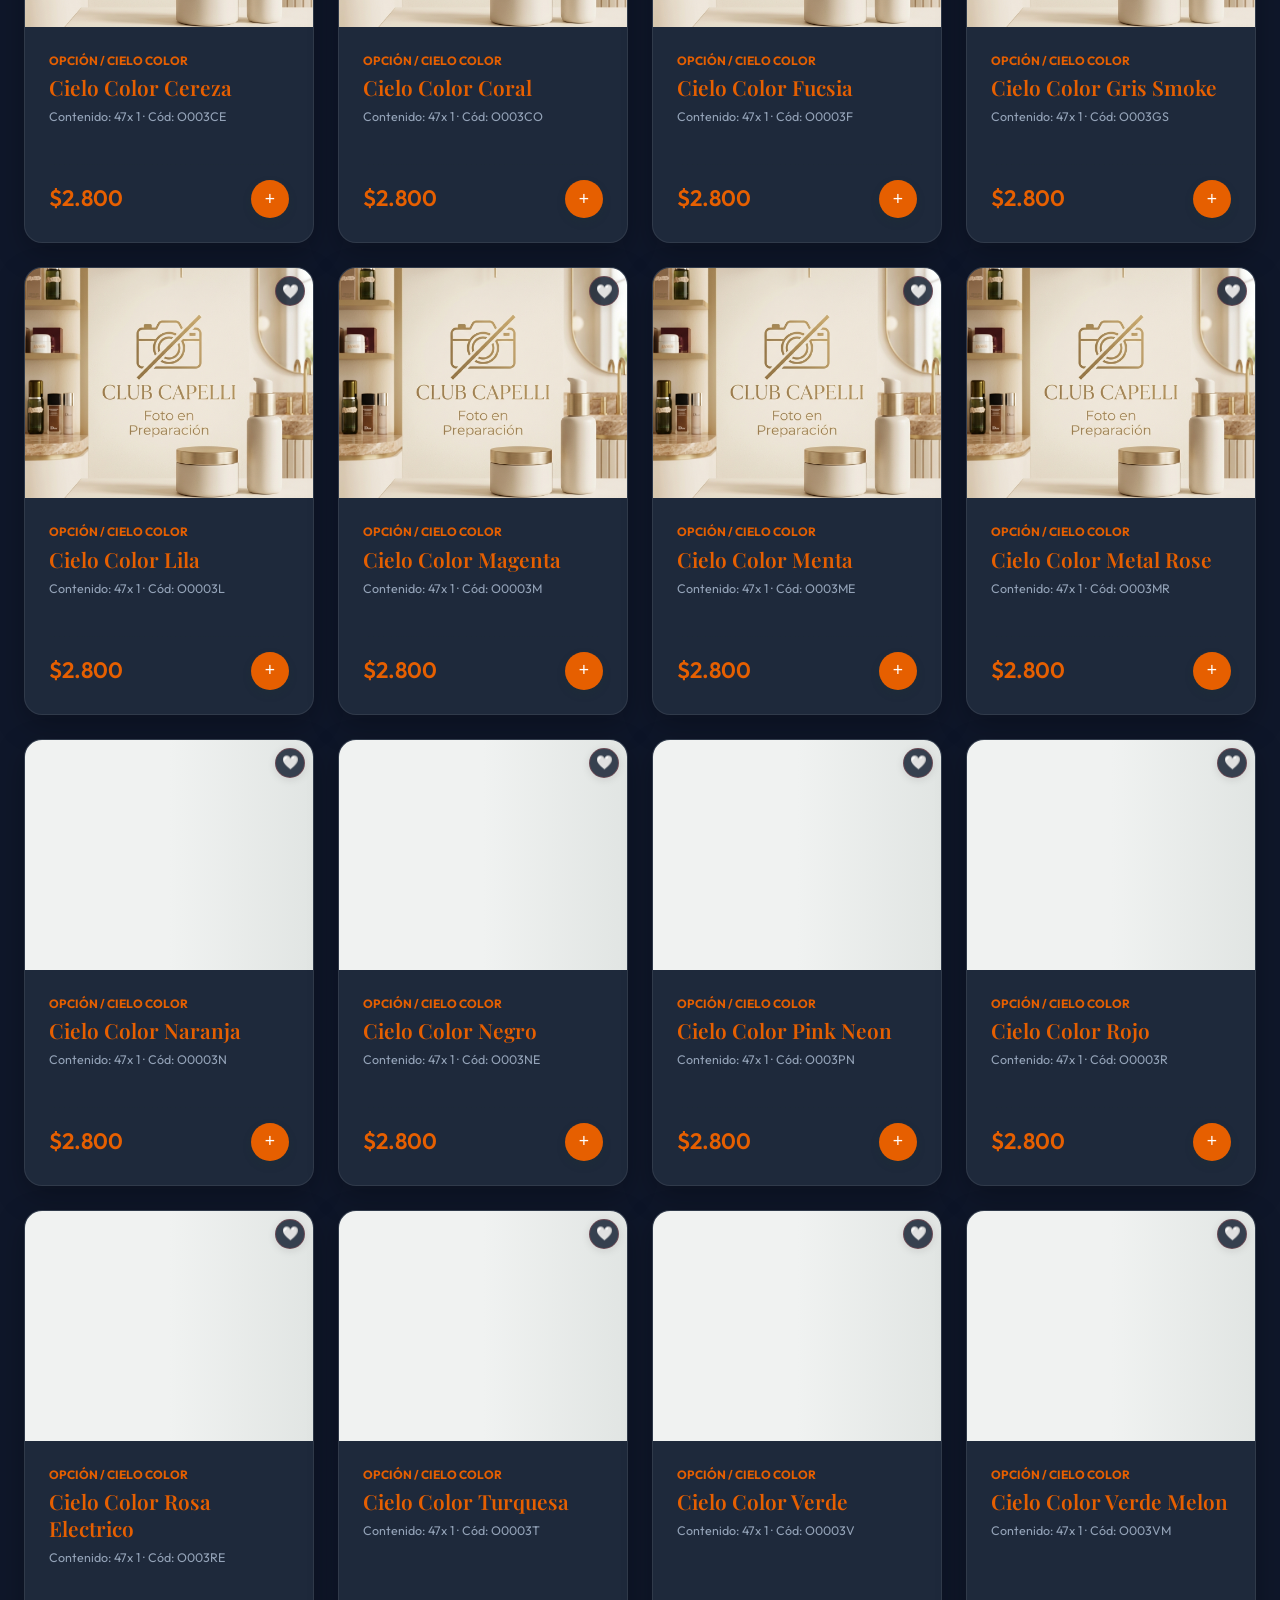
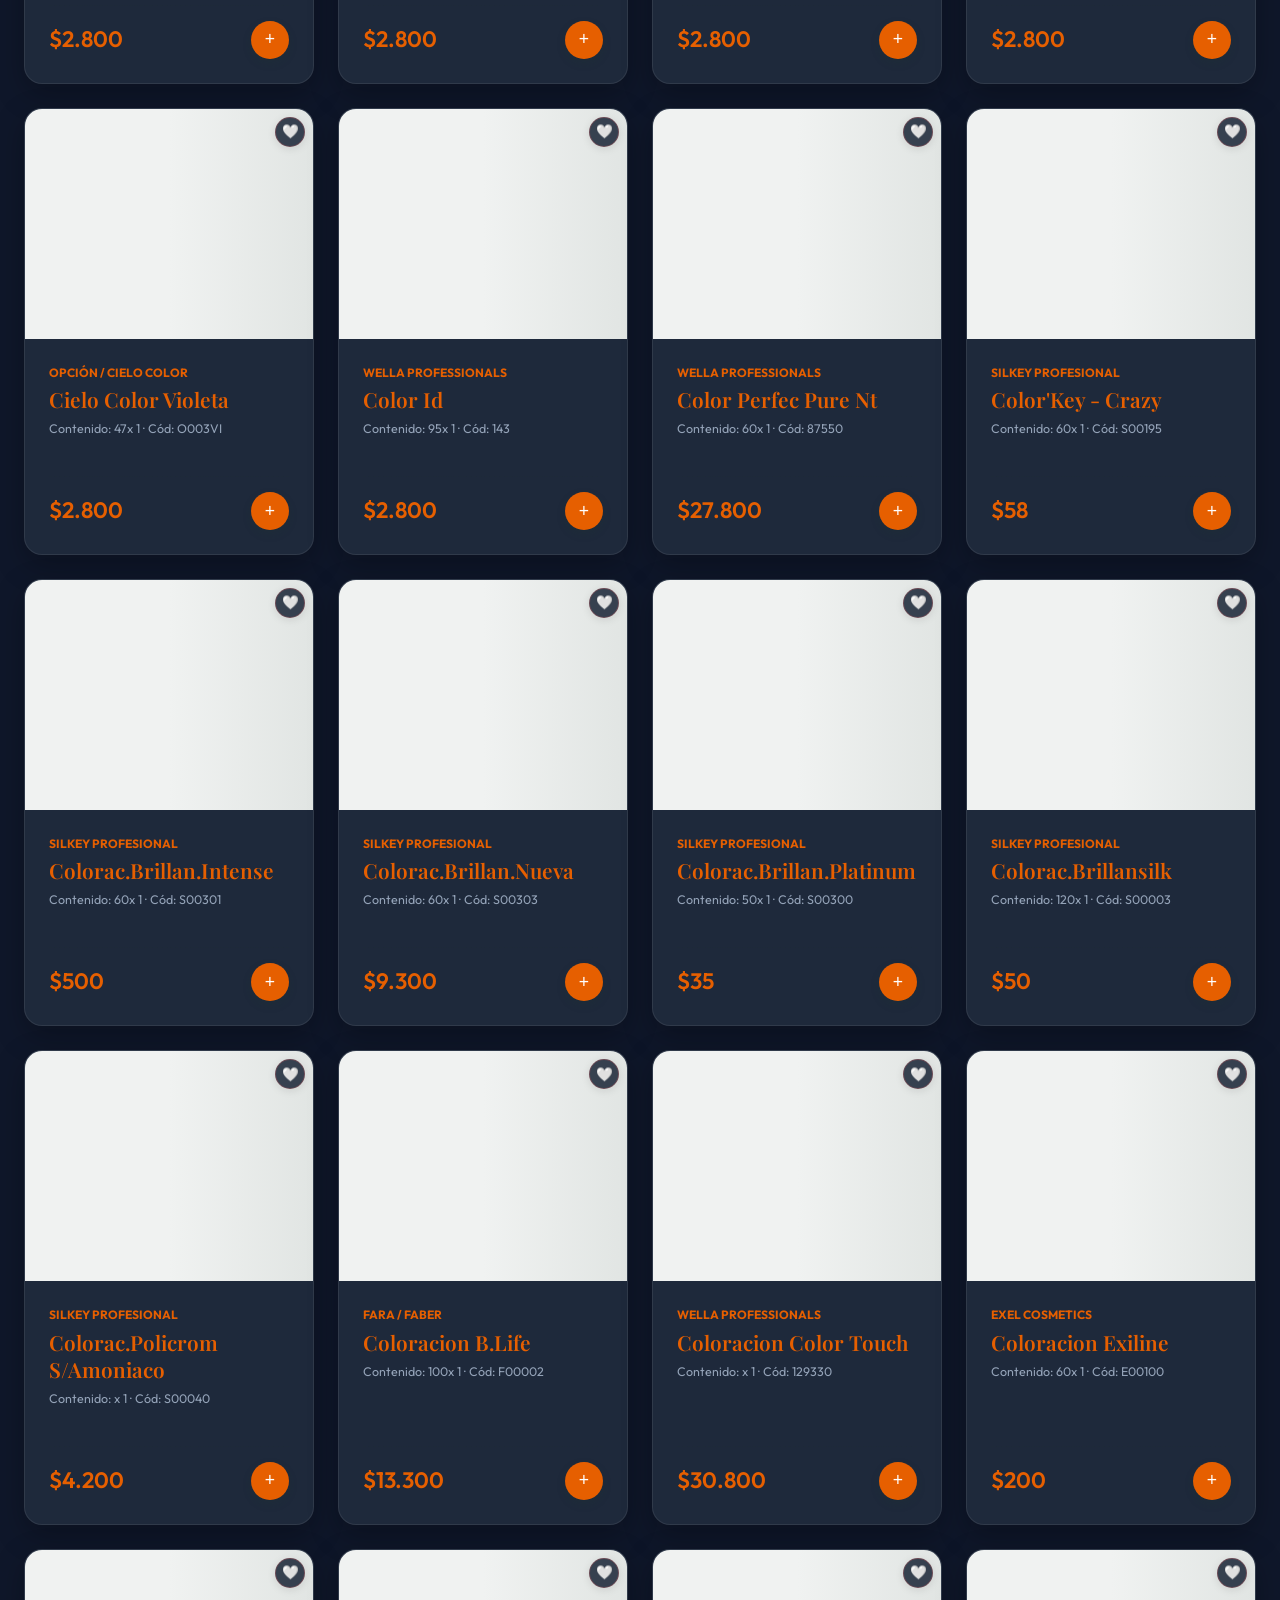
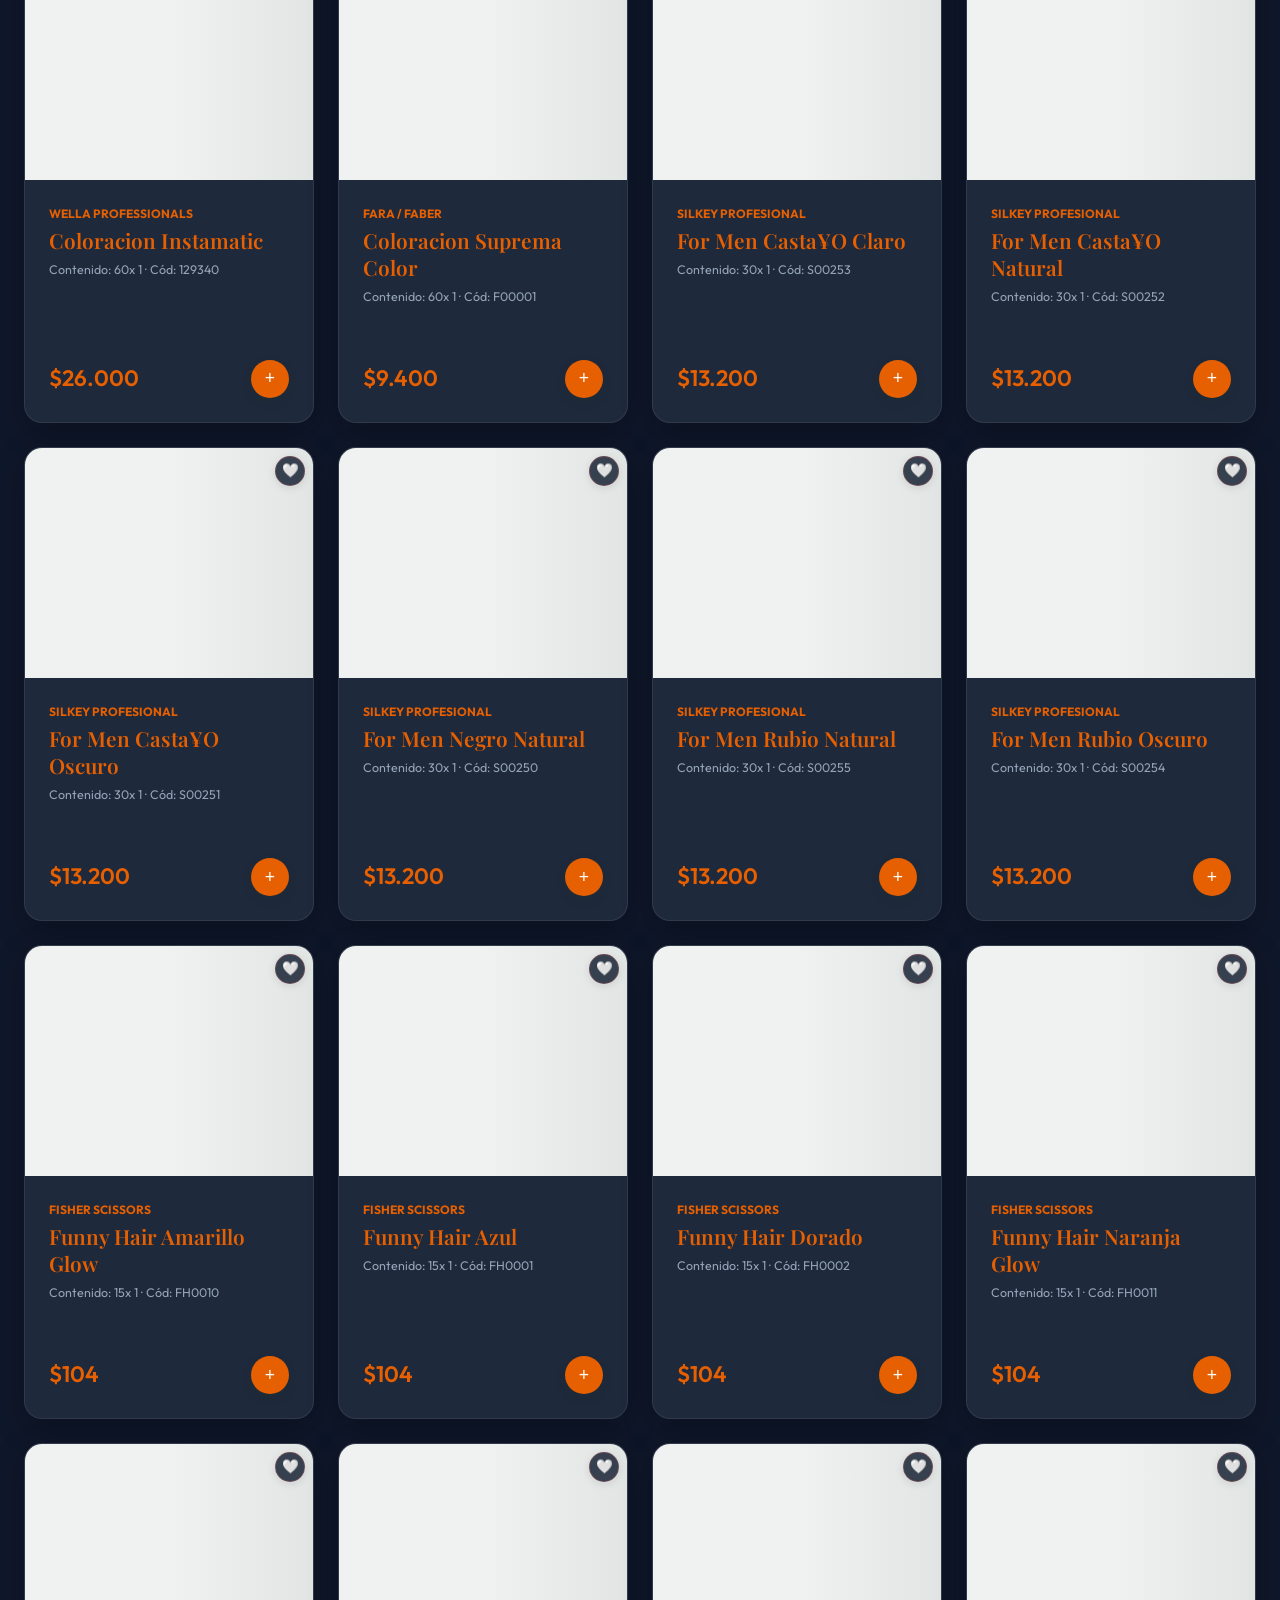
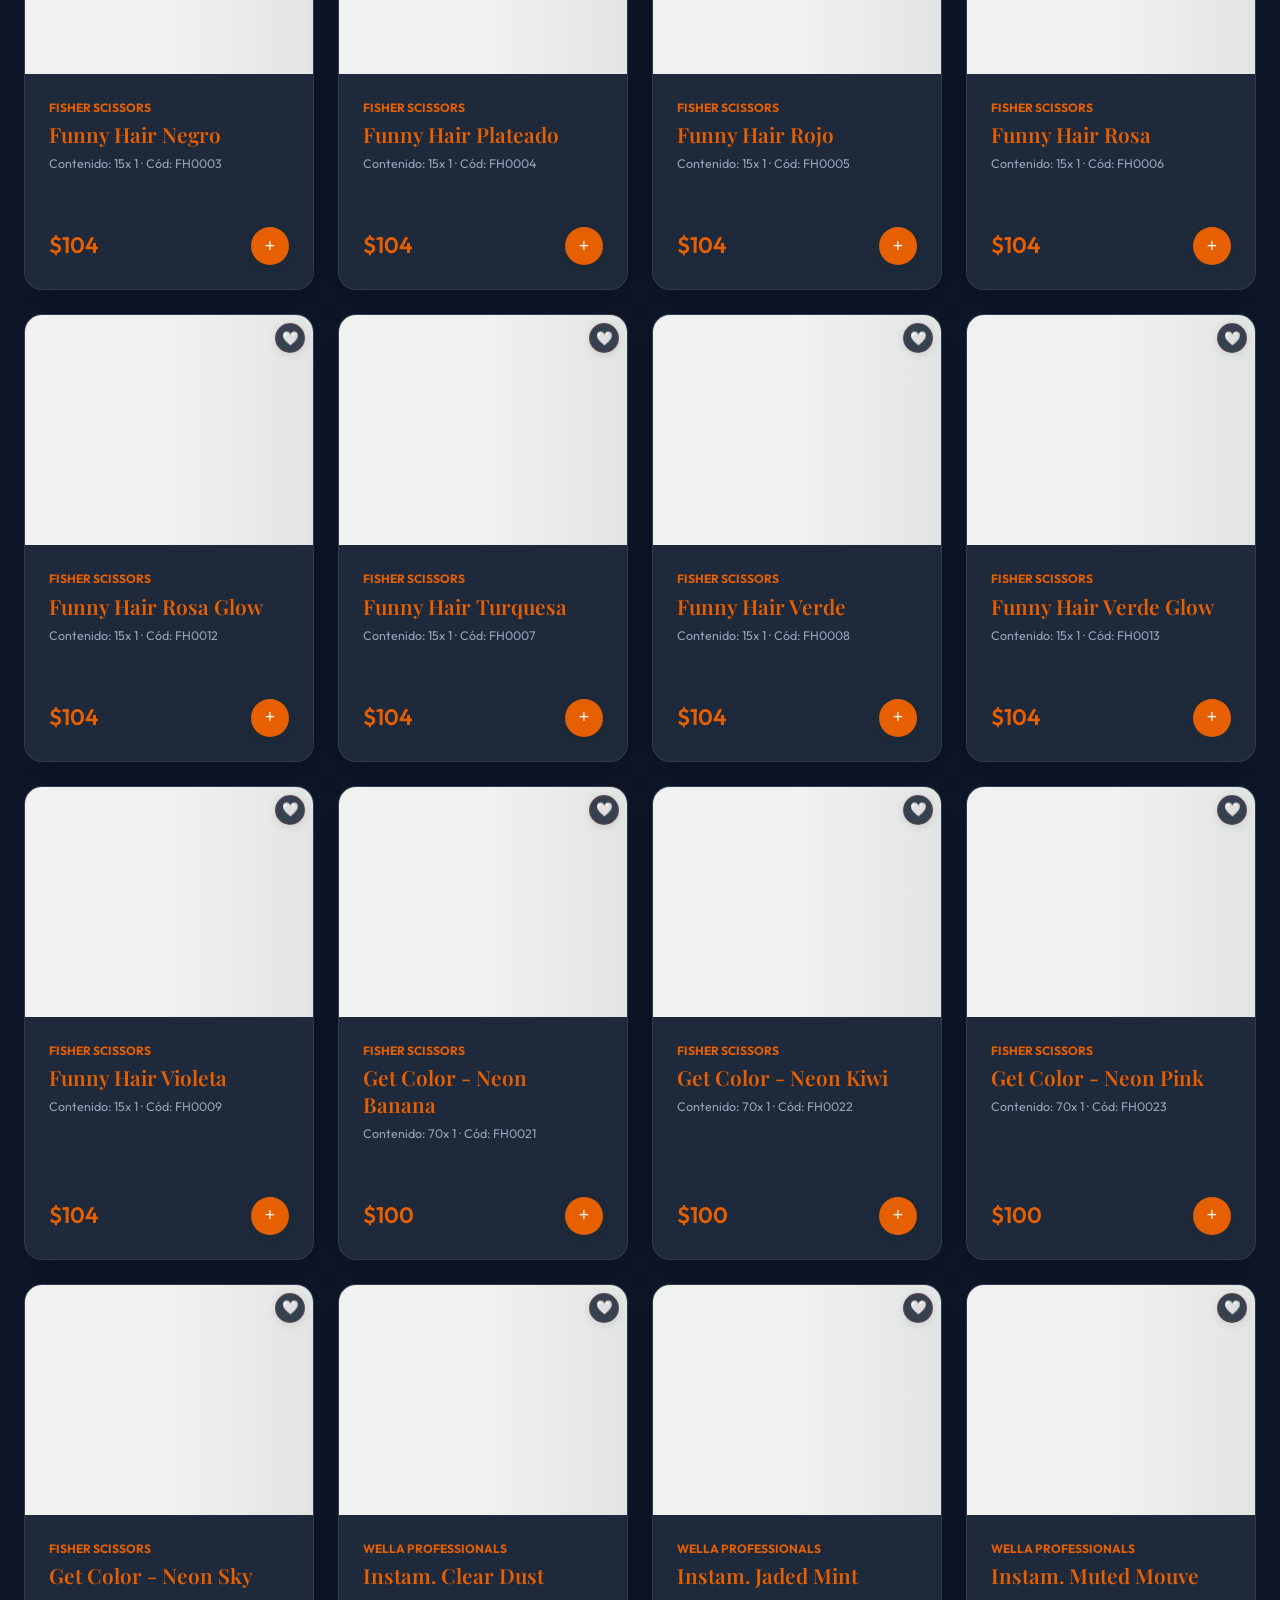
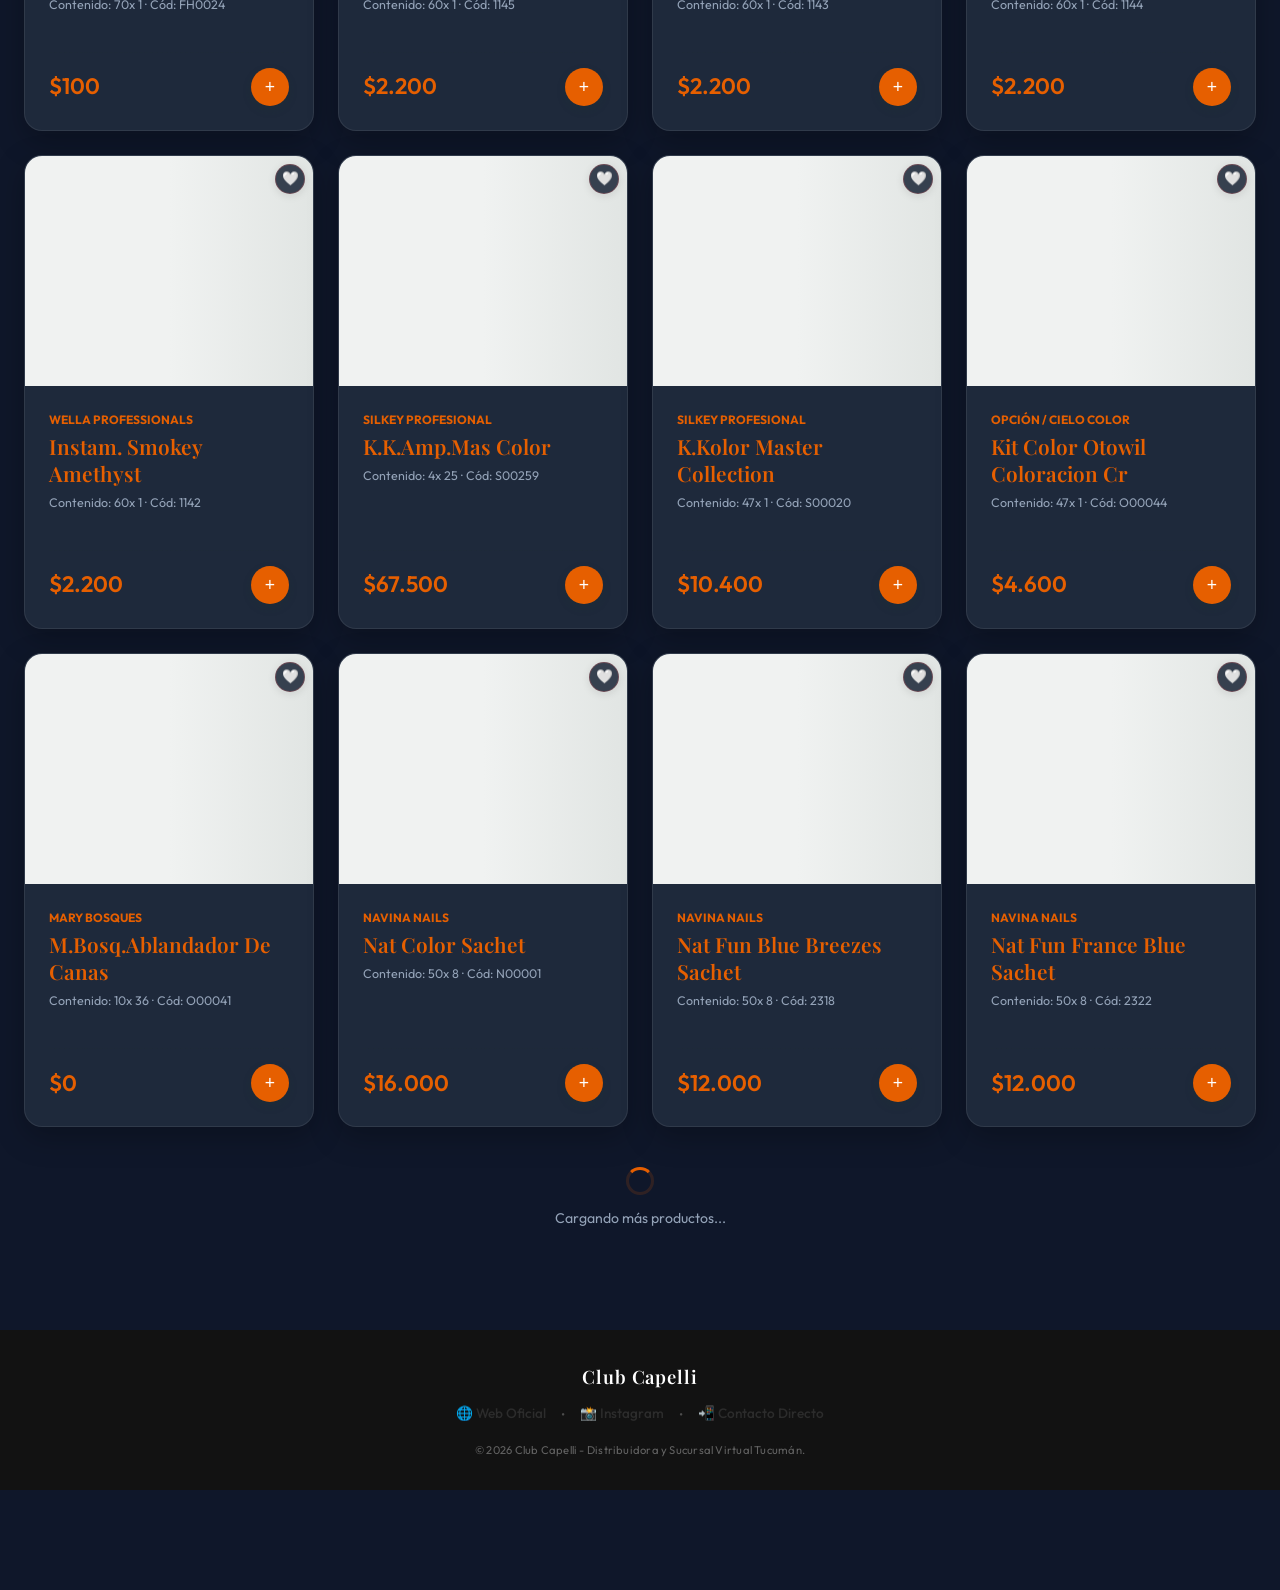
==== commit 68bfa8fe: "nuevo inicio" ====
--- a/index.html
+++ b/index.html
@@ -11,6 +11,7 @@
     href="https://fonts.googleapis.com/css2?family=Playfair+Display:ital,wght@0,400..900;1,400..900&family=Outfit:wght@300;400;500;600;700;800&display=swap"
     rel="stylesheet">
   <link rel="stylesheet" href="styles.css">
+  <link rel="manifest" href="manifest.json">
 </head>
 
 <body>
@@ -66,6 +67,18 @@
           <!-- CONMUTADOR DE TEMA ELITE (MODO OSCURO) -->
           <button class="theme-toggle-btn" id="themeToggleBtn" onclick="toggleTheme()" title="Cambiar Tema">🌙</button>
 
+          <!-- BOTÓN WISHLIST -->
+          <button class="wishlist-fab" onclick="openWishlistPanel()" title="Mis Favoritos" id="wishlistFab">
+            🤍
+            <div class="wishlist-badge" id="wishlistBadge" style="display:none;">0</div>
+          </button>
+
+          <!-- BOTÓN HISTORIAL -->
+          <button class="history-fab" onclick="openHistoryPanel()" title="Historial de Pedidos" id="historyFab">
+            📋
+            <div class="history-badge" id="historyBadge" style="display:none;">0</div>
+          </button>
+
           <button class="cart-fab" onclick="openCart()" id="cartFab">
             <span class="cart-fab-icon">🛒</span>
             <div class="cart-count" id="cartCount">0</div>
@@ -83,23 +96,43 @@
       <div class="search-suggestions" id="searchSuggestions" style="display:none"></div>
     </header>
 
-    <!-- BANNER PROMO HERO ESTILO PEDIDOSYA -->
-    <div class="hero-banner-wrap fade-section" id="fsHeroBanner">
-      <div class="hero-banner-card">
-        <div class="hbc-content-left">
-          <span class="hbc-badge">Club Capelli Tucumán</span>
-          <h1 class="hbc-title">Tus compras de salón, sin horarios</h1>
-          <p class="hbc-desc">
-            Elegí entre más de 7,800 cosméticos y herramientas profesionales con envíos rápidos a domicilio o retiro en nuestra sucursal de Yerba Buena.
-          </p>
-          <div class="hbc-actions">
-            <button class="hbc-btn" onclick="document.getElementById('fsMenu').scrollIntoView({behavior: 'smooth'})">🛍️ Explorar Catálogo</button>
-            <span class="hbc-badge-delivery">🛵 Envíos en el día</span>
-          </div>
-        </div>
-        <div class="hbc-content-right">
-          <img src="img/productos/en_preparacion.png" alt="Capelli Promo Banner" class="hbc-promo-img">
-        </div>
+    <!-- BANNER PROMO COMPACTO AUTO-ROTATIVO (HERO SLIDER MULTI-ANUNCIO) -->
+    <div class="hero-slider-wrap fade-section" id="fsHeroBanner">
+      <div class="hero-slider-container">
+        
+        <!-- Slide 1: Cursos de Belleza -->
+        <div class="hero-slide active" style="background: linear-gradient(135deg, #121212 30%, rgba(164, 127, 59, 0.9) 100%);">
+          <div class="hs-content">
+            <span class="hs-badge gold">🎓 Academia Club Capelli</span>
+            <h2 class="hs-title">¡Anotate en nuestros Cursos Profesionales!</h2>
+            <p class="hs-desc">Capacitate con los mejores estilistas y coloristas. Cupos limitados para este ciclo.</p>
+            <button class="hs-btn" onclick="window.open('https://clubcapellicursos.netlify.app/', '_blank')">🎓 Consultar Cursos</button>
+          </div>
+          <div class="hs-decor">🎓</div>
+        </div>
+
+        <!-- Slide 2: Envíos a Domicilio -->
+        <div class="hero-slide" style="background: linear-gradient(135deg, var(--primary) 30%, #ff7300 100%);">
+          <div class="hs-content">
+            <span class="hs-badge white">🛵 Envíos y Entregas</span>
+            <h2 class="hs-title">Envíos Rápidos a Domicilio en el Día</h2>
+            <p class="hs-desc">Recibí tus insumos de salón directamente en tu local o retirá en Yerba Buena.</p>
+            <button class="hs-btn dark" onclick="document.getElementById('fsMenu').scrollIntoView({behavior: 'smooth'})">🛍️ Explorar Catálogo</button>
+          </div>
+          <div class="hs-decor">🛵</div>
+        </div>
+
+        <!-- Slide 3: Precio y Calidad Profesional -->
+        <div class="hero-slide" style="background: linear-gradient(135deg, #1e293b 30%, #ffd700 100%);">
+          <div class="hs-content">
+            <span class="hs-badge gold">💎 Distribuidora Mayorista</span>
+            <h2 class="hs-title">Calidad de Salón y Precios Imbatibles</h2>
+            <p class="hs-desc">Distribución oficial de marcas líderes con descuentos exclusivos para profesionales.</p>
+            <button class="hs-btn gold" onclick="document.getElementById('profToggle').scrollIntoView({behavior: 'smooth'})">✨ Activar Modo Profesional</button>
+          </div>
+          <div class="hs-decor">💎</div>
+        </div>
+
       </div>
     </div>
 
@@ -160,6 +193,11 @@
           <div class="cat-card-title">Accesorios</div>
         </div>
       </div>
+    </div>
+
+    <!-- SUB-CATEGORÍAS DINÁMICAS (ANIDADAS EN TIEMPO REAL) -->
+    <div class="subcats-wrap fade-section" id="fsSubCats" style="display: none;">
+      <div class="subcats-scroll" id="subcatScroll"></div>
     </div>
 
     <!-- SECTOR DE FILTRADO POR MARCAS POPULARES -->
@@ -336,9 +374,9 @@
             <div class="transfer-info-card">
               <div class="tic-header">ℹ️ Datos para la Transferencia</div>
               <div class="tic-body">
-                <p><strong>Alias:</strong> <span id="transferAliasText" style="user-select: all; font-weight:700; background:rgba(230,95,0,0.1); padding:2px 6px; border-radius:4px; color:var(--primary);">CAPELLI.TUC.MP</span></p>
-                <p><strong>Titular:</strong> Club Capelli S.A.S.</p>
-                <p><strong>CVU:</strong> 0000003100023456789012</p>
+                <p><strong>Alias:</strong> <span id="transferAliasText" style="user-select: all; font-weight:700; background:rgba(230,95,0,0.1); padding:2px 6px; border-radius:4px; color:var(--primary);">clubcapelli.mp</span></p>
+                <p><strong>Titular:</strong> Cesar Ezequiel Salas Cabral</p>
+                <p><strong>CVU:</strong> 0000003100098932239946</p>
                 <p><strong>Banco:</strong> Mercado Pago</p>
               </div>
               <button type="button" class="copy-alias-btn" onclick="copyAlias()">📋 Copiar Alias</button>
@@ -432,6 +470,36 @@
     </div>
   </div>
 
+  <!-- PANEL WISHLIST (LISTA DE FAVORITOS) -->
+  <div class="panel-overlay" id="wishlistOverlay" onclick="closeWishlistPanel()"></div>
+  <div class="panel wishlist-panel" id="wishlistPanel">
+    <div class="panel-header-wrap">
+      <div class="panel-handle"></div>
+      <div class="panel-title">
+        <span>❤️ Mis Favoritos</span>
+        <button class="panel-close" onclick="closeWishlistPanel()">✕</button>
+      </div>
+    </div>
+    <div class="panel-scroll-area">
+      <div id="wishlistContent"></div>
+    </div>
+  </div>
+
+  <!-- PANEL HISTORIAL DE PEDIDOS -->
+  <div class="panel-overlay" id="historyOverlay" onclick="closeHistoryPanel()"></div>
+  <div class="panel history-panel" id="historyPanel">
+    <div class="panel-header-wrap">
+      <div class="panel-handle"></div>
+      <div class="panel-title">
+        <span>📋 Historial de Pedidos</span>
+        <button class="panel-close" onclick="closeHistoryPanel()">✕</button>
+      </div>
+    </div>
+    <div class="panel-scroll-area">
+      <div id="historyContent"></div>
+    </div>
+  </div>
+
   <!-- NOTIFICACIÓN TIPO TOAST PREMIUM -->
   <div class="toast" id="toast"></div>
 
--- a/styles.css
+++ b/styles.css
@@ -857,112 +857,124 @@
   }
 }
 
-/* ── hero banner estilo pedidosya ── */
-.hero-banner-wrap {
+/* ── hero slider compacto auto-rotativo ── */
+.hero-slider-wrap {
   max-width: 1400px;
-  margin: 25px auto 20px auto; /* Reducido a 25px porque el header sticky se encarga del flujo automáticamente */
+  margin: 15px auto;
   padding: 0 24px;
 }
-.hero-banner-card {
-  background: linear-gradient(135deg, var(--primary) 0%, #ff7300 100%); /* Naranja Vibrante */
-  border-radius: 24px;
-  padding: 35px 45px;
-  display: flex;
+.hero-slider-container {
+  position: relative;
+  width: 100%;
+  height: 180px; /* Altura compacta elegante en PC */
+  border-radius: 20px;
+  overflow: hidden;
+  box-shadow: 0 10px 30px rgba(0, 0, 0, 0.08);
+}
+.hero-slide {
+  position: absolute;
+  top: 0;
+  left: 0;
+  width: 100%;
+  height: 100%;
+  opacity: 0;
+  visibility: hidden;
+  transition: opacity 1s cubic-bezier(0.25, 0.46, 0.45, 0.94), visibility 1s;
+  z-index: 1;
+  padding: 24px 40px;
+  display: flex;
+  align-items: center;
   justify-content: space-between;
-  align-items: center;
-  color: var(--text-light);
-  box-shadow: 0 12px 35px rgba(230, 95, 0, 0.18);
-  position: relative;
-  overflow: hidden;
-}
-.hbc-content-left {
-  max-width: 60%;
+  box-sizing: border-box;
+}
+.hero-slide.active {
+  opacity: 1;
+  visibility: visible;
+  z-index: 2;
+}
+.hs-content {
   display: flex;
   flex-direction: column;
   align-items: flex-start;
-  gap: 14px;
-  z-index: 2;
-}
-.hbc-badge {
-  background: rgba(255, 255, 255, 0.18);
-  border: 1px solid rgba(255, 255, 255, 0.25);
+  gap: 8px;
+  max-width: 75%;
   color: #ffffff;
+  z-index: 5;
+  text-align: left;
+}
+.hs-badge {
+  font-family: var(--font-sans);
   font-size: 0.72rem;
   font-weight: 700;
   text-transform: uppercase;
   letter-spacing: 0.1em;
   padding: 4px 12px;
   border-radius: 12px;
-}
-.hbc-title {
+  border: 1px solid rgba(255, 255, 255, 0.2);
+}
+.hs-badge.gold {
+  background: rgba(255, 215, 0, 0.15);
+  border-color: rgba(255, 215, 0, 0.4);
+  color: #ffd700;
+}
+.hs-badge.white {
+  background: rgba(255, 255, 255, 0.15);
+  color: #ffffff;
+}
+.hs-title {
   font-family: var(--font-serif);
-  font-size: 2.2rem;
+  font-size: 1.6rem;
   font-weight: 700;
-  line-height: 1.2;
   color: #ffffff;
-  text-shadow: 0 2px 8px rgba(0, 0, 0, 0.15);
-}
-.hbc-desc {
-  font-family: var(--font-sans);
-  font-size: 0.95rem;
-  line-height: 1.5;
-  color: rgba(255, 255, 255, 0.9);
-}
-.hbc-actions {
-  display: flex;
-  align-items: center;
-  gap: 15px;
-  margin-top: 5px;
-  flex-wrap: wrap;
-}
-.hbc-btn {
-  background: #121212; /* Carbón Lujoso */
-  color: #ffffff;
-  border: none;
-  outline: none;
+  line-height: 1.25;
+  text-shadow: 0 2px 5px rgba(0,0,0,0.15);
+}
+.hs-desc {
   font-family: var(--font-sans);
   font-size: 0.88rem;
+  color: rgba(255, 255, 255, 0.9);
+  line-height: 1.4;
+}
+.hs-btn {
+  background: #ffffff;
+  color: var(--primary);
+  border: none;
+  font-family: var(--font-sans);
+  font-size: 0.8rem;
   font-weight: 700;
-  padding: 12px 24px;
-  border-radius: 30px;
+  padding: 8px 20px;
+  border-radius: 20px;
   cursor: pointer;
-  box-shadow: 0 6px 15px rgba(0, 0, 0, 0.25);
-  transition: var(--transition-smooth);
-}
-.hbc-btn:hover {
-  transform: translateY(-2px);
+  box-shadow: 0 4px 10px rgba(0, 0, 0, 0.15);
+  transition: var(--transition-smooth);
+  outline: none;
+}
+.hs-btn:hover {
+  transform: translateY(-1px);
+  box-shadow: 0 6px 12px rgba(0, 0, 0, 0.25);
+}
+.hs-btn.dark {
+  background: #121212;
+  color: #ffffff;
+}
+.hs-btn.dark:hover {
   background: #222222;
-  box-shadow: 0 8px 20px rgba(0, 0, 0, 0.35);
-}
-.hbc-badge-delivery {
-  font-size: 0.78rem;
-  font-weight: 600;
-  color: rgba(255, 255, 255, 0.95);
-  display: flex;
-  align-items: center;
-  gap: 4px;
-}
-.hbc-content-right {
-  width: 32%;
-  height: 100%;
-  display: flex;
-  align-items: center;
-  justify-content: center;
-  z-index: 2;
-}
-.hbc-promo-img {
-  max-height: 180px;
-  max-width: 100%;
-  object-fit: contain;
-  filter: drop-shadow(0 10px 20px rgba(0, 0, 0, 0.2));
-  background: #ffffff;
-  padding: 10px;
-  border-radius: 20px;
-  animation: floatPromo 4s ease-in-out infinite;
-}
-@keyframes floatPromo {
-  0%, 100% { transform: translateY(0); }
-  50% { transform: translateY(-8px); }
+}
+.hs-btn.gold {
+  background: #ffd700;
+  color: #121212;
+}
+.hs-btn.gold:hover {
+  background: #ffcc00;
+}
+.hs-decor {
+  font-size: 6rem;
+  opacity: 0.12;
+  user-select: none;
+  z-index: 3;
+  transform: rotate(15deg);
+  pointer-events: none;
+  color: #ffffff;
 }
 
 /* ── categorías estilo pedidosya ── */
@@ -2906,41 +2918,49 @@
 /* Responsividad adicional Hero y spacing estilo PedidosYa */
 @media (max-width: 768px) {
   .hero-banner-wrap {
-    margin-top: 20px !important; /* Spacing limpio y fluido gracias al flujo sticky de la navbar */
+    margin-top: 12px !important;
+    margin-bottom: 12px !important;
     padding: 0 12px !important;
   }
   .hero-banner-card {
     flex-direction: column !important;
-    padding: 20px 24px !important;
-    gap: 15px !important;
+    padding: 16px 20px !important;
+    gap: 10px !important;
     text-align: center !important;
+    border-radius: 16px !important;
   }
   .hbc-content-left {
     max-width: 100% !important;
     align-items: center !important;
+    gap: 8px !important;
+  }
+  .hbc-badge {
+    font-size: 0.65rem !important;
+    padding: 3px 10px !important;
   }
   .hbc-title {
-    font-size: 1.6rem !important;
+    font-size: 1.25rem !important;
     text-align: center !important;
   }
   .hbc-desc {
-    font-size: 0.85rem !important;
-    text-align: center !important;
+    display: none !important; /* Ocultar en móvil para priorizar visibilidad del catálogo en pantalla */
   }
   .hbc-actions {
     justify-content: center !important;
     width: 100% !important;
+    gap: 12px !important;
+    margin-top: 2px !important;
   }
   .hbc-btn {
-    width: 100% !important;
-    padding: 14px 20px !important;
+    width: auto !important;
+    padding: 8px 20px !important;
+    font-size: 0.8rem !important;
+  }
+  .hbc-badge-delivery {
+    font-size: 0.72rem !important;
   }
   .hbc-content-right {
-    width: 100% !important;
-    margin-top: 10px !important;
-  }
-  .hbc-promo-img {
-    max-height: 120px !important;
+    display: none !important;
   }
   .cats-wrap {
     margin-top: 25px !important;
@@ -3367,6 +3387,82 @@
   box-shadow: 0 5px 12px rgba(255, 215, 0, 0.3) !important;
 }
 
+/* Estilos para el texto resaltado de búsqueda */
+.highlight-text {
+  background-color: rgba(230, 95, 0, 0.18) !important;
+  color: var(--primary) !important;
+  border-radius: 4px;
+  padding: 0 3px;
+  font-weight: 700;
+  border-bottom: 2px solid var(--primary);
+}
+.dark .highlight-text {
+  background-color: rgba(255, 215, 0, 0.18) !important;
+  color: #ffd700 !important;
+  border-bottom-color: #ffd700;
+}
+
+/* 6. SUB-CATEGORÍAS ANIDADAS DINÁMICAS */
+.subcats-wrap {
+  max-width: 1400px;
+  margin: 0 auto 12px auto;
+  padding: 0 24px;
+}
+@media (max-width: 768px) {
+  .subcats-wrap {
+    padding: 0 12px !important;
+  }
+}
+.subcats-scroll {
+  display: flex;
+  gap: 10px;
+  overflow-x: auto;
+  padding: 5px 2px 10px 2px;
+  scrollbar-width: none;
+  -webkit-overflow-scrolling: touch;
+}
+.subcats-scroll::-webkit-scrollbar {
+  display: none;
+}
+.subcat-pill {
+  flex: 0 0 auto;
+  background: var(--bg-card);
+  border: 1px solid rgba(18, 18, 18, 0.05);
+  color: var(--text-dark);
+  padding: 6px 14px;
+  border-radius: 20px;
+  font-family: var(--font-sans);
+  font-size: 0.78rem;
+  font-weight: 600;
+  cursor: pointer;
+  transition: var(--transition-smooth);
+  box-shadow: 0 2px 6px rgba(0, 0, 0, 0.01);
+  outline: none;
+}
+.dark .subcat-pill {
+  border-color: rgba(255, 255, 255, 0.05);
+  box-shadow: 0 3px 8px rgba(0, 0, 0, 0.12);
+}
+.subcat-pill:hover {
+  border-color: var(--primary-light);
+  transform: translateY(-1px);
+}
+.dark .subcat-pill:hover {
+  border-color: #ffd700;
+}
+.subcat-pill.active {
+  background: var(--accent);
+  color: #ffffff !important;
+  border-color: var(--accent) !important;
+  box-shadow: 0 4px 10px rgba(18, 18, 18, 0.15) !important;
+}
+.dark .subcat-pill.active {
+  background: #ffffff;
+  color: #0f172a !important;
+  border-color: #ffffff !important;
+  box-shadow: 0 4px 10px rgba(255, 255, 255, 0.15) !important;
+}
+
 /* 5. RECIBO DIGITAL INTERACTIVO (TICKET FÍSICO REALISTA) */
 .receipt-overlay {
   position: fixed;
@@ -3561,4 +3657,556 @@
 }
 .dark .receipt-btn.close:hover {
   background: rgba(30, 41, 59, 0.85);
+}
+
+/* ═══════════════════════════════════════════════════════════════════
+   MÓDULO ÉLITE: WISHLIST FAB & HISTORY FAB (BOTONES NAVBAR)
+═══════════════════════════════════════════════════════════════════ */
+.wishlist-fab,
+.history-fab {
+  position: relative;
+  width: 42px;
+  height: 42px;
+  border-radius: 50%;
+  border: none;
+  cursor: pointer;
+  font-size: 1.1rem;
+  display: flex;
+  align-items: center;
+  justify-content: center;
+  transition: var(--transition-smooth);
+  outline: none;
+}
+
+.wishlist-fab {
+  background: rgba(255, 255, 255, 0.12);
+  border: 1px solid rgba(255, 100, 100, 0.3);
+  color: #ff6b6b;
+}
+
+.wishlist-fab:hover {
+  background: rgba(255, 107, 107, 0.15);
+  transform: scale(1.1);
+  box-shadow: 0 4px 14px rgba(255, 107, 107, 0.3);
+}
+
+.history-fab {
+  background: rgba(255, 255, 255, 0.12);
+  border: 1px solid rgba(197, 160, 89, 0.4);
+  color: var(--text-light);
+}
+
+.history-fab:hover {
+  background: rgba(197, 160, 89, 0.15);
+  transform: scale(1.1);
+  box-shadow: 0 4px 14px rgba(197, 160, 89, 0.3);
+}
+
+.wishlist-badge,
+.history-badge {
+  position: absolute;
+  top: -4px;
+  right: -4px;
+  width: 18px;
+  height: 18px;
+  border-radius: 50%;
+  font-size: 0.6rem;
+  font-weight: 800;
+  display: flex;
+  align-items: center;
+  justify-content: center;
+  color: #fff;
+  border: 2px solid var(--header-bg, #1b3b2b);
+  animation: badgePop 0.3s cubic-bezier(0.16, 1, 0.3, 1);
+}
+
+.wishlist-badge {
+  background: #ff4b6b;
+}
+
+.history-badge {
+  background: var(--primary);
+}
+
+@keyframes badgePop {
+  0% { transform: scale(0.3); }
+  80% { transform: scale(1.15); }
+  100% { transform: scale(1); }
+}
+
+/* ═══════════════════════════════════════════════════════════════════
+   MÓDULO ÉLITE: BOTÓN WISHLIST EN TARJETA DE PRODUCTO
+═══════════════════════════════════════════════════════════════════ */
+.menu-item {
+  position: relative;
+}
+
+.wishlist-toggle-btn {
+  position: absolute;
+  top: 8px;
+  right: 8px;
+  z-index: 5;
+  background: rgba(255, 255, 255, 0.85);
+  border: 1px solid rgba(255, 100, 100, 0.2);
+  border-radius: 50%;
+  width: 30px;
+  height: 30px;
+  cursor: pointer;
+  font-size: 0.85rem;
+  display: flex;
+  align-items: center;
+  justify-content: center;
+  transition: all 0.25s cubic-bezier(0.16, 1, 0.3, 1);
+  box-shadow: 0 2px 8px rgba(0, 0, 0, 0.1);
+  padding: 0;
+  line-height: 1;
+}
+
+.wishlist-toggle-btn:hover {
+  transform: scale(1.18);
+  background: rgba(255, 255, 255, 1);
+  box-shadow: 0 4px 12px rgba(255, 75, 107, 0.25);
+}
+
+.wishlist-toggle-btn.active {
+  background: rgba(255, 235, 238, 0.95);
+  border-color: rgba(255, 75, 107, 0.4);
+  animation: heartPulse 0.4s cubic-bezier(0.16, 1, 0.3, 1);
+}
+
+@keyframes heartPulse {
+  0% { transform: scale(1); }
+  40% { transform: scale(1.35); }
+  70% { transform: scale(0.9); }
+  100% { transform: scale(1); }
+}
+
+.dark .wishlist-toggle-btn {
+  background: rgba(30, 41, 59, 0.88);
+  border-color: rgba(255, 100, 100, 0.25);
+}
+
+/* ═══════════════════════════════════════════════════════════════════
+   MÓDULO ÉLITE: CROSS-SELLING EN CARRITO
+═══════════════════════════════════════════════════════════════════ */
+.cross-sell-section {
+  margin: 5px 0 15px 0;
+  padding: 16px;
+  background: linear-gradient(135deg, rgba(230, 95, 0, 0.04) 0%, rgba(197, 160, 89, 0.06) 100%);
+  border: 1px solid rgba(197, 160, 89, 0.25);
+  border-radius: 18px;
+}
+
+.cross-sell-title {
+  font-size: 0.78rem;
+  font-weight: 800;
+  color: var(--primary);
+  text-transform: uppercase;
+  letter-spacing: 0.08em;
+  margin-bottom: 12px;
+}
+
+.cross-sell-list {
+  display: flex;
+  gap: 10px;
+  overflow-x: auto;
+  padding-bottom: 6px;
+  scrollbar-width: none;
+}
+
+.cross-sell-list::-webkit-scrollbar {
+  display: none;
+}
+
+.cross-sell-card {
+  flex: 0 0 auto;
+  min-width: 140px;
+  max-width: 160px;
+  background: var(--bg-card);
+  border: 1px solid rgba(0, 0, 0, 0.06);
+  border-radius: 14px;
+  padding: 10px 10px 10px 10px;
+  display: flex;
+  align-items: center;
+  gap: 8px;
+  cursor: pointer;
+  transition: var(--transition-smooth);
+  position: relative;
+}
+
+.cross-sell-card:hover {
+  transform: translateY(-2px);
+  border-color: var(--accent);
+  box-shadow: 0 6px 16px rgba(197, 160, 89, 0.15);
+}
+
+.cs-emoji {
+  font-size: 1.4rem;
+  flex-shrink: 0;
+}
+
+.cs-info {
+  flex: 1;
+  min-width: 0;
+}
+
+.cs-name {
+  font-size: 0.72rem;
+  font-weight: 700;
+  color: var(--text-dark);
+  line-height: 1.3;
+  overflow: hidden;
+  display: -webkit-box;
+  -webkit-line-clamp: 2;
+  -webkit-box-orient: vertical;
+}
+
+.cs-price {
+  font-size: 0.8rem;
+  font-weight: 800;
+  color: var(--primary);
+  margin-top: 3px;
+}
+
+.cs-add-btn {
+  position: absolute;
+  bottom: 6px;
+  right: 6px;
+  width: 22px;
+  height: 22px;
+  border-radius: 50%;
+  background: var(--primary);
+  color: white;
+  border: none;
+  font-size: 0.9rem;
+  cursor: pointer;
+  display: flex;
+  align-items: center;
+  justify-content: center;
+  line-height: 1;
+  transition: var(--transition-smooth);
+  font-weight: 700;
+}
+
+.cs-add-btn:hover {
+  background: var(--primary-light);
+  transform: scale(1.15);
+}
+
+/* ═══════════════════════════════════════════════════════════════════
+   MÓDULO ÉLITE: PANEL WISHLIST
+═══════════════════════════════════════════════════════════════════ */
+.wishlist-panel,
+.history-panel {
+  position: fixed;
+  right: 0;
+  top: 0;
+  height: 100%;
+  width: 100%;
+  max-width: 420px;
+  background-color: var(--bg-cream);
+  z-index: 1200;
+  transform: translateX(100%);
+  transition: transform 0.42s cubic-bezier(0.16, 1, 0.3, 1);
+  display: flex;
+  flex-direction: column;
+  box-shadow: -8px 0 40px rgba(0, 0, 0, 0.18);
+}
+
+.wishlist-panel.open,
+.history-panel.open {
+  transform: translateX(0);
+}
+
+.wishlist-list {
+  display: flex;
+  flex-direction: column;
+  gap: 12px;
+  padding: 0 4px;
+}
+
+.wishlist-row {
+  display: flex;
+  align-items: center;
+  gap: 14px;
+  background: var(--bg-card);
+  border-radius: 16px;
+  padding: 14px;
+  border: 1px solid rgba(0, 0, 0, 0.04);
+  transition: var(--transition-smooth);
+}
+
+.wishlist-row:hover {
+  border-color: rgba(197, 160, 89, 0.3);
+  box-shadow: 0 4px 12px rgba(0, 0, 0, 0.06);
+}
+
+.wishlist-row-emoji {
+  font-size: 2rem;
+  flex-shrink: 0;
+  width: 44px;
+  height: 44px;
+  display: flex;
+  align-items: center;
+  justify-content: center;
+  background: rgba(0, 0, 0, 0.03);
+  border-radius: 12px;
+}
+
+.wishlist-row-info {
+  flex: 1;
+  min-width: 0;
+}
+
+.wishlist-row-name {
+  font-size: 0.88rem;
+  font-weight: 700;
+  color: var(--text-dark);
+  line-height: 1.3;
+  overflow: hidden;
+  display: -webkit-box;
+  -webkit-line-clamp: 2;
+  -webkit-box-orient: vertical;
+}
+
+.wishlist-row-brand {
+  font-size: 0.72rem;
+  color: var(--text-muted);
+  margin-top: 2px;
+}
+
+.wishlist-row-price {
+  font-size: 0.92rem;
+  font-weight: 800;
+  color: var(--primary);
+  margin-top: 4px;
+}
+
+.wishlist-row-actions {
+  display: flex;
+  flex-direction: column;
+  gap: 6px;
+  flex-shrink: 0;
+}
+
+.wl-add-btn,
+.wl-remove-btn {
+  width: 34px;
+  height: 34px;
+  border-radius: 50%;
+  border: none;
+  cursor: pointer;
+  font-size: 1rem;
+  display: flex;
+  align-items: center;
+  justify-content: center;
+  transition: var(--transition-smooth);
+}
+
+.wl-add-btn {
+  background: var(--primary);
+  color: white;
+}
+
+.wl-add-btn:hover {
+  background: var(--primary-light);
+  transform: scale(1.1);
+}
+
+.wl-remove-btn {
+  background: rgba(220, 53, 69, 0.08);
+  color: #dc3545;
+  border: 1px solid rgba(220, 53, 69, 0.15);
+  font-size: 0.8rem;
+  font-weight: 700;
+}
+
+.wl-remove-btn:hover {
+  background: rgba(220, 53, 69, 0.15);
+  transform: scale(1.1);
+}
+
+.wl-footer-actions {
+  padding: 16px 4px 20px;
+}
+
+.wl-add-all-btn {
+  width: 100%;
+  padding: 14px;
+  border-radius: 30px;
+  background: linear-gradient(135deg, var(--primary), var(--primary-light));
+  color: white;
+  border: none;
+  font-family: var(--font-sans);
+  font-size: 0.88rem;
+  font-weight: 700;
+  cursor: pointer;
+  transition: var(--transition-smooth);
+  box-shadow: 0 6px 16px rgba(230, 95, 0, 0.25);
+}
+
+.wl-add-all-btn:hover {
+  transform: translateY(-2px);
+  box-shadow: 0 10px 20px rgba(230, 95, 0, 0.35);
+}
+
+/* ═══════════════════════════════════════════════════════════════════
+   MÓDULO ÉLITE: PANEL HISTORIAL DE PEDIDOS
+═══════════════════════════════════════════════════════════════════ */
+.history-order-card {
+  background: var(--bg-card);
+  border: 1px solid rgba(197, 160, 89, 0.18);
+  border-radius: 18px;
+  padding: 16px;
+  margin-bottom: 14px;
+  transition: var(--transition-smooth);
+  position: relative;
+}
+
+.history-order-card:hover {
+  border-color: var(--accent);
+  box-shadow: 0 6px 20px rgba(197, 160, 89, 0.12);
+}
+
+.hoc-header {
+  display: flex;
+  justify-content: space-between;
+  align-items: flex-start;
+  margin-bottom: 8px;
+}
+
+.hoc-id {
+  font-size: 0.82rem;
+  font-weight: 800;
+  color: var(--primary);
+  letter-spacing: 0.03em;
+  font-family: monospace;
+}
+
+.hoc-date {
+  font-size: 0.7rem;
+  color: var(--text-muted);
+  margin-top: 2px;
+}
+
+.hoc-total {
+  font-size: 1.1rem;
+  font-weight: 900;
+  color: var(--primary);
+}
+
+.hoc-client {
+  font-size: 0.78rem;
+  color: var(--text-muted);
+  margin-bottom: 6px;
+}
+
+.hoc-items {
+  font-size: 0.75rem;
+  color: var(--text-dark);
+  font-weight: 500;
+  line-height: 1.5;
+  background: rgba(0, 0, 0, 0.025);
+  padding: 8px 10px;
+  border-radius: 10px;
+  margin-bottom: 12px;
+  border: 1px solid rgba(0, 0, 0, 0.04);
+}
+
+.hoc-reorder-btn {
+  width: 100%;
+  padding: 10px 14px;
+  border-radius: 30px;
+  background: rgba(230, 95, 0, 0.08);
+  color: var(--primary);
+  border: 1px solid rgba(230, 95, 0, 0.25);
+  font-family: var(--font-sans);
+  font-size: 0.82rem;
+  font-weight: 700;
+  cursor: pointer;
+  transition: var(--transition-smooth);
+}
+
+.hoc-reorder-btn:hover {
+  background: var(--primary);
+  color: white;
+  transform: translateY(-1px);
+  box-shadow: 0 6px 14px rgba(230, 95, 0, 0.2);
+}
+
+/* Modo oscuro para todos los nuevos módulos */
+.dark .cross-sell-section {
+  background: linear-gradient(135deg, rgba(230, 95, 0, 0.06) 0%, rgba(197, 160, 89, 0.08) 100%);
+}
+
+.dark .cross-sell-card {
+  background: rgba(30, 41, 59, 0.6);
+  border-color: rgba(255, 255, 255, 0.07);
+}
+
+.dark .cs-name {
+  color: var(--text-light);
+}
+
+.dark .wishlist-panel,
+.dark .history-panel {
+  background: var(--dark-bg, #0f1923);
+}
+
+.dark .wishlist-row,
+.dark .history-order-card {
+  background: rgba(255, 255, 255, 0.04);
+  border-color: rgba(255, 255, 255, 0.07);
+}
+
+.dark .wishlist-row-name,
+.dark .hoc-id {
+  color: var(--text-light);
+}
+
+.dark .wishlist-row-emoji {
+  background: rgba(255, 255, 255, 0.05);
+}
+
+.dark .hoc-items {
+  background: rgba(255, 255, 255, 0.04);
+  border-color: rgba(255, 255, 255, 0.06);
+  color: rgba(255, 255, 255, 0.7);
+}
+
+.dark .hoc-reorder-btn {
+  background: rgba(230, 95, 0, 0.12);
+  border-color: rgba(230, 95, 0, 0.3);
+}
+
+/* Responsive mobile */
+@media (max-width: 520px) {
+  .wishlist-panel,
+  .history-panel {
+    max-width: 100%;
+    height: 94%;
+    top: auto;
+    bottom: 0;
+    right: 0;
+    transform: translateY(100%);
+    border-radius: 24px 24px 0 0;
+    box-shadow: 0 -8px 40px rgba(0, 0, 0, 0.25);
+  }
+
+  .wishlist-panel.open,
+  .history-panel.open {
+    transform: translateY(0);
+  }
+
+  .cross-sell-card {
+    min-width: 130px;
+  }
+
+  .wishlist-toggle-btn {
+    width: 26px;
+    height: 26px;
+    font-size: 0.75rem;
+    top: 6px;
+    right: 6px;
+  }
 }
